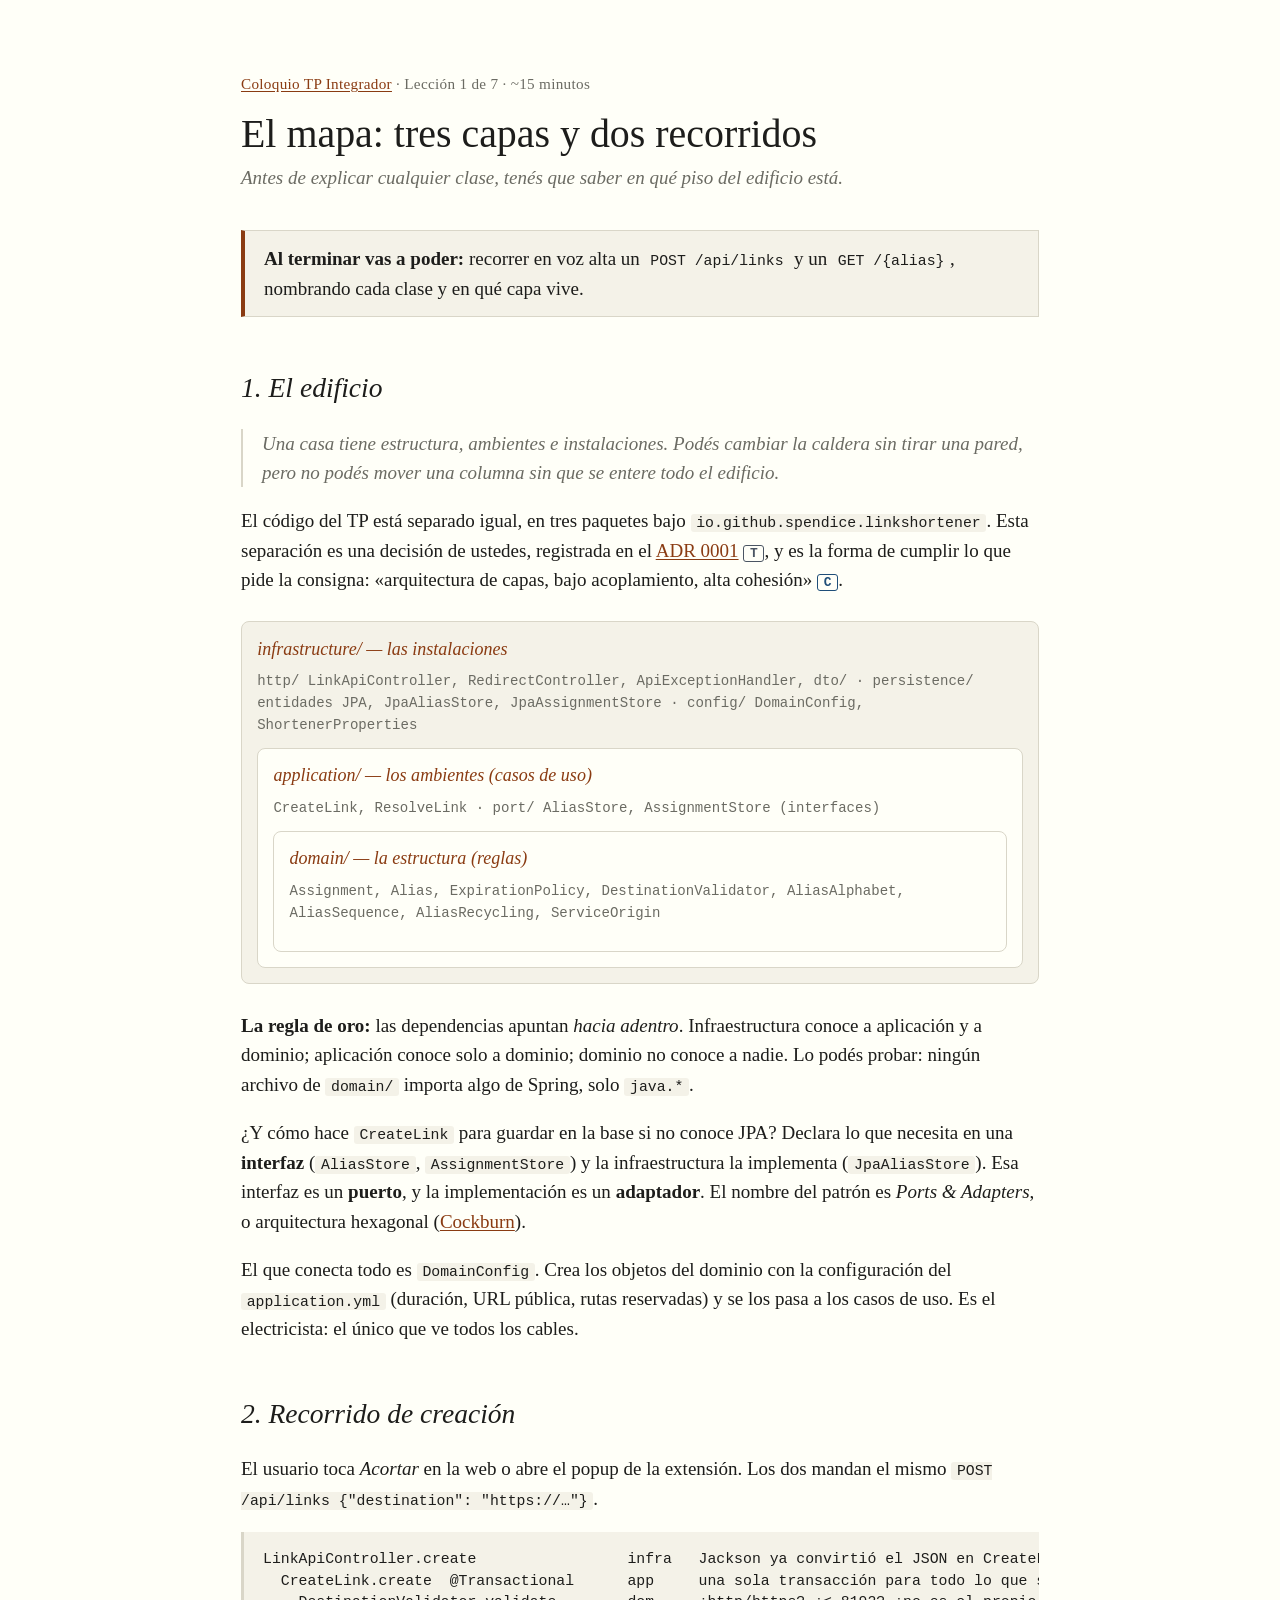
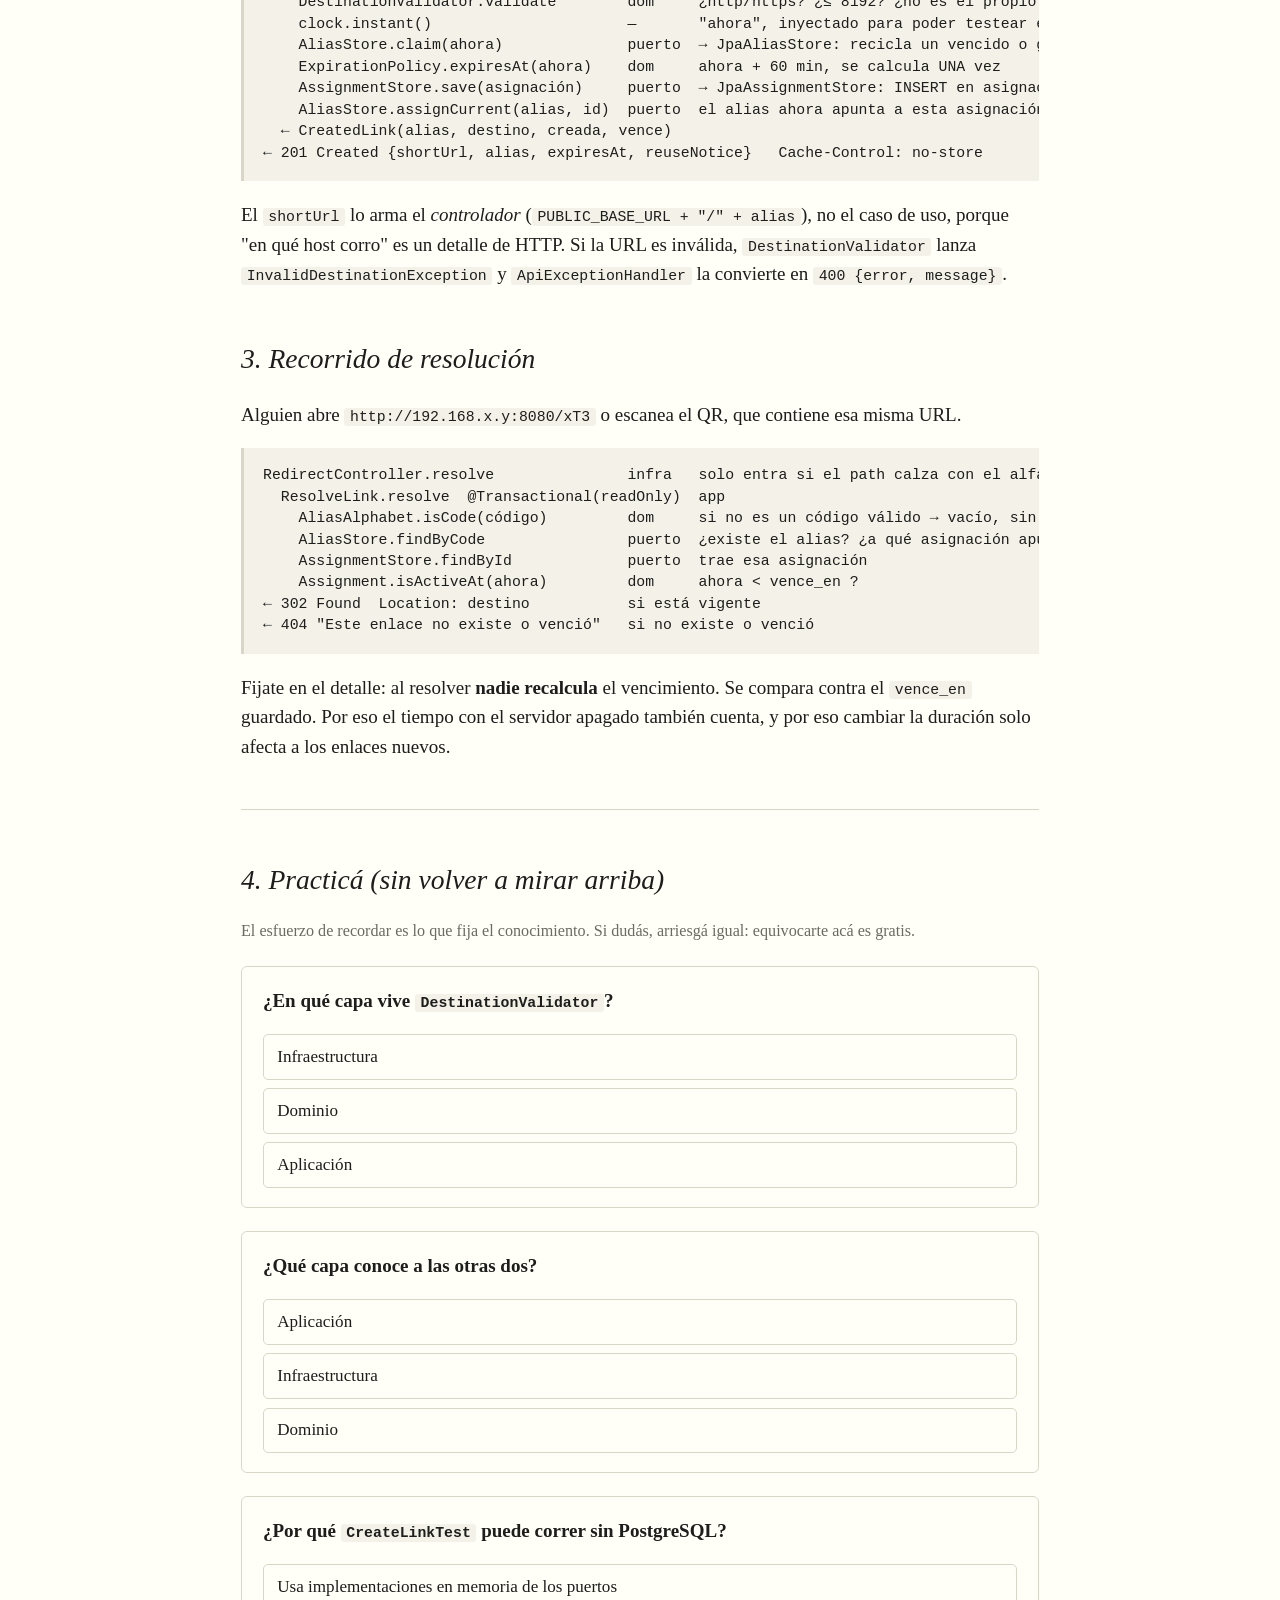
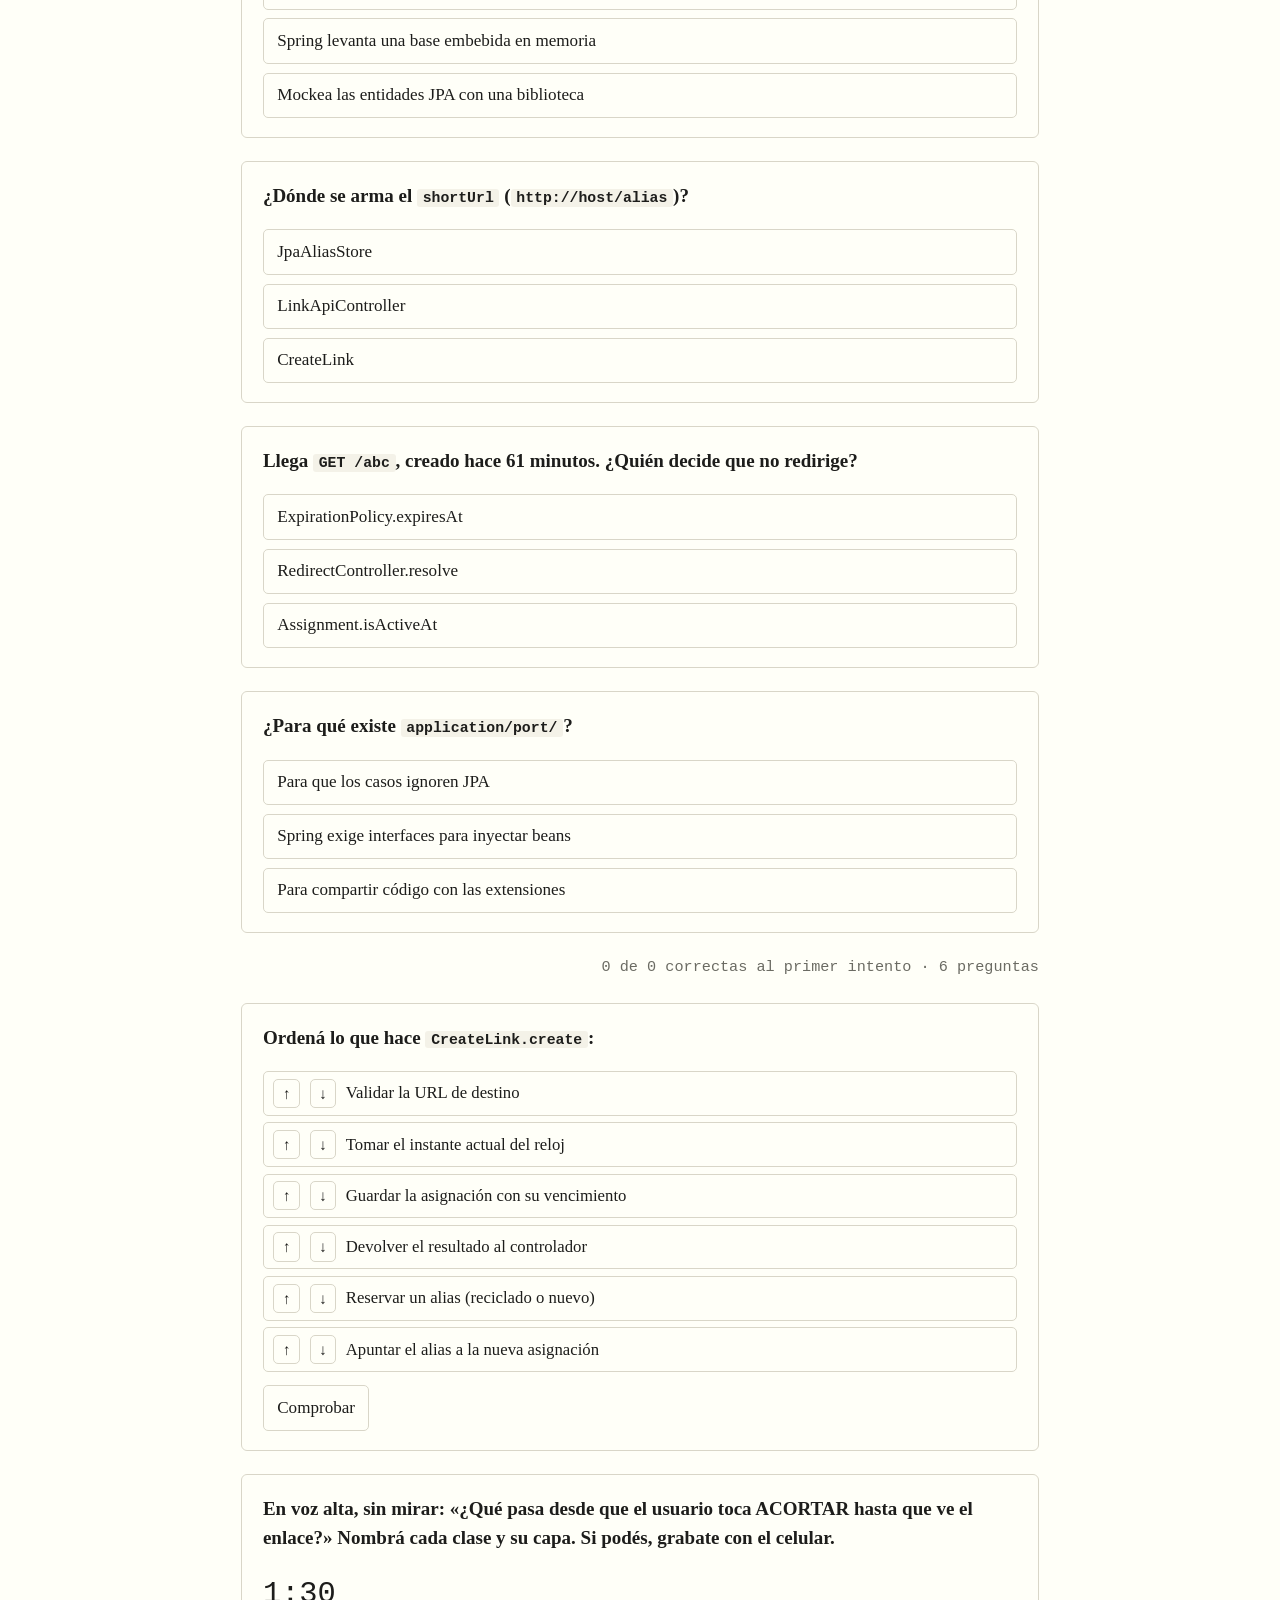
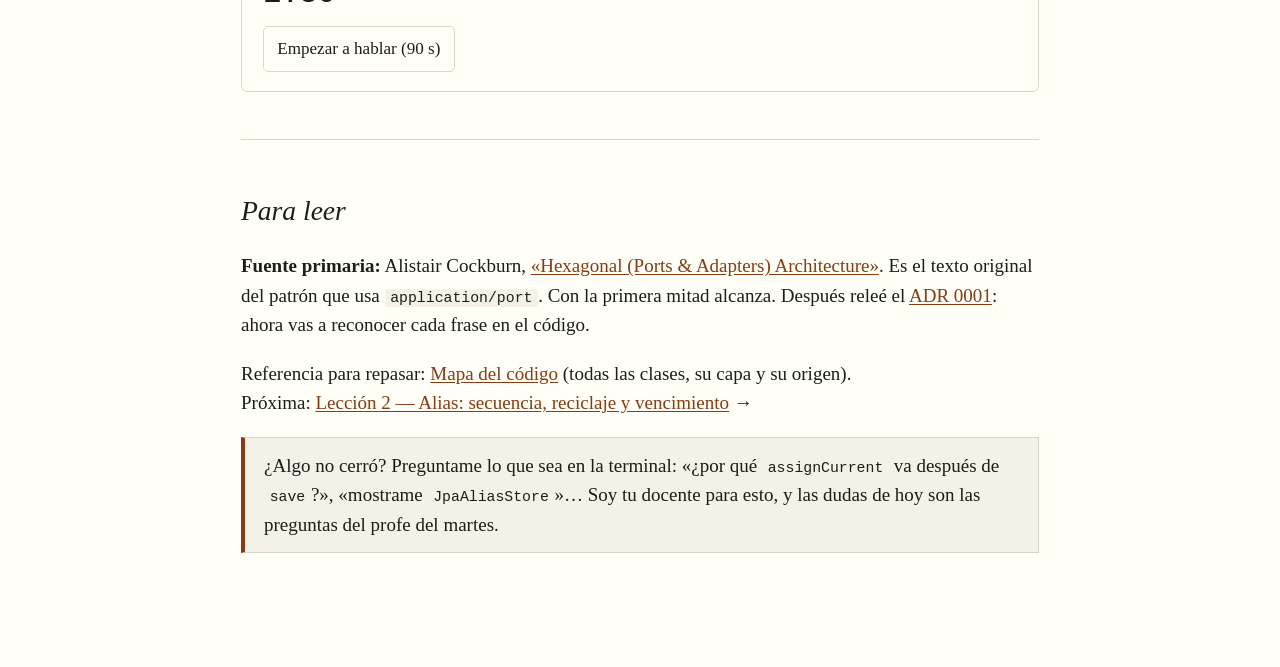
==== lessons/0001-el-mapa-capas-y-recorridos.html @ 9c4c705b "docs: lecciones de preparacion del coloquio del TP Integrador" ====
<!DOCTYPE html>
<html lang="es">
<head>
<meta charset="utf-8">
<meta name="viewport" content="width=device-width, initial-scale=1">
<title>Lección 1 · El mapa del acortador</title>
<link rel="stylesheet" href="../assets/curso.css">
</head>
<body>
<main>

<p class="meta"><a href="../index.html">Coloquio TP Integrador</a> · Lección 1 de 7 · ~15 minutos</p>
<h1>El mapa: tres capas y dos recorridos</h1>
<p class="subtitulo">Antes de explicar cualquier clase, tenés que saber en qué piso del edificio está.</p>

<div class="victoria">
  <strong>Al terminar vas a poder:</strong> recorrer en voz alta un <code>POST /api/links</code> y un
  <code>GET /{alias}</code>, nombrando cada clase y en qué capa vive.
</div>

<h2>1. El edificio</h2>

<p class="analogia">Una casa tiene estructura, ambientes e instalaciones. Podés cambiar la caldera
sin tirar una pared, pero no podés mover una columna sin que se entere todo el edificio.</p>

<p>El código del TP está separado igual, en tres paquetes bajo
<code>io.github.spendice.linkshortener</code>. Esta separación es una decisión de ustedes,
registrada en el <a href="https://github.com/SpendIce/PP6-TPIntegrador/blob/main/docs/adr/0001-monolito-modular.md">ADR 0001</a> <span class="tag t">T</span>,
y es la forma de cumplir lo que pide la consigna: «arquitectura de capas, bajo acoplamiento, alta
cohesión» <span class="tag c">C</span>.</p>

<div class="capas" role="img" aria-label="Tres capas anidadas: infraestructura contiene a aplicación, que contiene a dominio">
  <div class="capa infra">
    <span class="nombre">infrastructure/ — las instalaciones</span>
    <span class="clases">http/ LinkApiController, RedirectController, ApiExceptionHandler, dto/ · persistence/ entidades JPA, JpaAliasStore, JpaAssignmentStore · config/ DomainConfig, ShortenerProperties</span>
    <div class="capa">
      <span class="nombre">application/ — los ambientes (casos de uso)</span>
      <span class="clases">CreateLink, ResolveLink · port/ AliasStore, AssignmentStore (interfaces)</span>
      <div class="capa">
        <span class="nombre">domain/ — la estructura (reglas)</span>
        <span class="clases">Assignment, Alias, ExpirationPolicy, DestinationValidator, AliasAlphabet, AliasSequence, AliasRecycling, ServiceOrigin</span>
      </div>
    </div>
  </div>
</div>

<p><strong>La regla de oro:</strong> las dependencias apuntan <em>hacia adentro</em>. Infraestructura
conoce a aplicación y a dominio; aplicación conoce solo a dominio; dominio no conoce a nadie.
Lo podés probar: ningún archivo de <code>domain/</code> importa algo de Spring, solo <code>java.*</code>.</p>

<p>¿Y cómo hace <code>CreateLink</code> para guardar en la base si no conoce JPA? Declara lo que
necesita en una <strong>interfaz</strong> (<code>AliasStore</code>, <code>AssignmentStore</code>) y
la infraestructura la implementa (<code>JpaAliasStore</code>). Esa interfaz es un
<strong>puerto</strong>, y la implementación es un <strong>adaptador</strong>. El nombre del patrón
es <em>Ports &amp; Adapters</em>, o arquitectura hexagonal
(<a href="https://alistair.cockburn.us/hexagonal-architecture/">Cockburn</a>).</p>

<p>El que conecta todo es <code>DomainConfig</code>. Crea los objetos del dominio con la
configuración del <code>application.yml</code> (duración, URL pública, rutas reservadas) y se los
pasa a los casos de uso. Es el electricista: el único que ve todos los cables.</p>

<h2>2. Recorrido de creación</h2>

<p>El usuario toca <em>Acortar</em> en la web o abre el popup de la extensión. Los dos mandan el mismo
<code>POST /api/links {"destination": "https://…"}</code>.</p>

<pre><code>LinkApiController.create                 infra   Jackson ya convirtió el JSON en CreateLinkRequest
  CreateLink.create  @Transactional      app     una sola transacción para todo lo que sigue
    DestinationValidator.validate        dom     ¿http/https? ¿≤ 8192? ¿no es el propio acortador?
    clock.instant()                      —       "ahora", inyectado para poder testear el tiempo
    AliasStore.claim(ahora)              puerto  → JpaAliasStore: recicla un vencido o genera uno nuevo
    ExpirationPolicy.expiresAt(ahora)    dom     ahora + 60 min, se calcula UNA vez
    AssignmentStore.save(asignación)     puerto  → JpaAssignmentStore: INSERT en asignacion
    AliasStore.assignCurrent(alias, id)  puerto  el alias ahora apunta a esta asignación
  ← CreatedLink(alias, destino, creada, vence)
← 201 Created {shortUrl, alias, expiresAt, reuseNotice}   Cache-Control: no-store</code></pre>

<p>El <code>shortUrl</code> lo arma el <em>controlador</em> (<code>PUBLIC_BASE_URL + "/" + alias</code>), no
el caso de uso, porque "en qué host corro" es un detalle de HTTP. Si la URL es inválida,
<code>DestinationValidator</code> lanza <code>InvalidDestinationException</code> y
<code>ApiExceptionHandler</code> la convierte en <code>400 {error, message}</code>.</p>

<h2>3. Recorrido de resolución</h2>

<p>Alguien abre <code>http://192.168.x.y:8080/xT3</code> o escanea el QR, que contiene esa misma URL.</p>

<pre><code>RedirectController.resolve               infra   solo entra si el path calza con el alfabeto de alias
  ResolveLink.resolve  @Transactional(readOnly)  app
    AliasAlphabet.isCode(código)         dom     si no es un código válido → vacío, sin ir a la base
    AliasStore.findByCode                puerto  ¿existe el alias? ¿a qué asignación apunta?
    AssignmentStore.findById             puerto  trae esa asignación
    Assignment.isActiveAt(ahora)         dom     ahora &lt; vence_en ?
← 302 Found  Location: destino           si está vigente
← 404 "Este enlace no existe o venció"   si no existe o venció</code></pre>

<p>Fijate en el detalle: al resolver <strong>nadie recalcula</strong> el vencimiento. Se compara contra
el <code>vence_en</code> guardado. Por eso el tiempo con el servidor apagado también cuenta, y por eso
cambiar la duración solo afecta a los enlaces nuevos.</p>

<hr>

<h2>4. Practicá (sin volver a mirar arriba)</h2>

<p class="nota">El esfuerzo de recordar es lo que fija el conocimiento. Si dudás, arriesgá igual:
equivocarte acá es gratis.</p>

<section class="ejercicio quiz" data-correcta="a">
  <p class="pregunta">¿En qué capa vive <code>DestinationValidator</code>?</p>
  <div class="opciones">
    <button data-op="a">Dominio</button>
    <button data-op="b">Aplicación</button>
    <button data-op="c">Infraestructura</button>
  </div>
  <p class="devolucion" data-op="a" hidden>✔ Es una regla del negocio pura: importa solo <code>java.net</code> y <code>java.util</code>, no sabe que existe HTTP.</p>
  <p class="devolucion" data-op="b" hidden>✘ Aplicación la <em>usa</em> (<code>CreateLink</code> la llama), pero la regla vive en <code>domain/</code>.</p>
  <p class="devolucion" data-op="c" hidden>✘ Infraestructura solo la <em>construye</em> en <code>DomainConfig</code>, con los orígenes configurados.</p>
</section>

<section class="ejercicio quiz" data-correcta="c">
  <p class="pregunta">¿Qué capa conoce a las otras dos?</p>
  <div class="opciones">
    <button data-op="a">Dominio</button>
    <button data-op="b">Aplicación</button>
    <button data-op="c">Infraestructura</button>
  </div>
  <p class="devolucion" data-op="a" hidden>✘ El dominio es el núcleo: no importa nada fuera de <code>domain/</code>.</p>
  <p class="devolucion" data-op="b" hidden>✘ Conoce al dominio y a sus propios puertos, pero no a quién los implementa.</p>
  <p class="devolucion" data-op="c" hidden>✔ <code>DomainConfig</code> importa casos de uso, puertos y dominio para cablearlos. Las dependencias apuntan hacia adentro.</p>
</section>

<section class="ejercicio quiz" data-correcta="a">
  <p class="pregunta">¿Por qué <code>CreateLinkTest</code> puede correr sin PostgreSQL?</p>
  <div class="opciones">
    <button data-op="a">Usa implementaciones en memoria de los puertos</button>
    <button data-op="b">Spring levanta una base embebida en memoria</button>
    <button data-op="c">Mockea las entidades JPA con una biblioteca</button>
  </div>
  <p class="devolucion" data-op="a" hidden>✔ <code>InMemoryStores</code> implementa <code>AliasStore</code> y <code>AssignmentStore</code>. Como <code>CreateLink</code> depende de interfaces, le pasás otra implementación. Este es EL argumento de testeabilidad.</p>
  <p class="devolucion" data-op="b" hidden>✘ No hay base embebida: el ADR 0004 eligió PostgreSQL también para los tests. Los tests HTTP usan Postgres real con Testcontainers.</p>
  <p class="devolucion" data-op="c" hidden>✘ <code>CreateLink</code> ni siquiera conoce las entidades JPA; esas viven en <code>infrastructure/persistence</code>.</p>
</section>

<section class="ejercicio quiz" data-correcta="a">
  <p class="pregunta">¿Dónde se arma el <code>shortUrl</code> (<code>http://host/alias</code>)?</p>
  <div class="opciones">
    <button data-op="a">LinkApiController</button>
    <button data-op="b">CreateLink</button>
    <button data-op="c">JpaAliasStore</button>
  </div>
  <p class="devolucion" data-op="a" hidden>✔ Concatena <code>PUBLIC_BASE_URL</code> + <code>/</code> + alias. La URL pública es un detalle del adaptador HTTP.</p>
  <p class="devolucion" data-op="b" hidden>✘ <code>CreateLink</code> devuelve <code>CreatedLink</code> con el alias, sin URL: no sabe en qué host corre.</p>
  <p class="devolucion" data-op="c" hidden>✘ <code>JpaAliasStore</code> solo reserva el código en la base.</p>
</section>

<section class="ejercicio quiz" data-correcta="a">
  <p class="pregunta">Llega <code>GET /abc</code>, creado hace 61 minutos. ¿Quién decide que no redirige?</p>
  <div class="opciones">
    <button data-op="a">Assignment.isActiveAt</button>
    <button data-op="b">ExpirationPolicy.expiresAt</button>
    <button data-op="c">RedirectController.resolve</button>
  </div>
  <p class="devolucion" data-op="a" hidden>✔ Compara el instante actual con el <code>vence_en</code> guardado.</p>
  <p class="devolucion" data-op="b" hidden>✘ La política se aplica una sola vez, al <em>crear</em>. Al resolver se lee el vencimiento guardado; por eso cambiar la duración no toca los enlaces ya creados.</p>
  <p class="devolucion" data-op="c" hidden>✘ El controlador solo traduce el <code>Optional</code> vacío en un 404. La decisión ya la tomó el dominio.</p>
</section>

<section class="ejercicio quiz" data-correcta="a">
  <p class="pregunta">¿Para qué existe <code>application/port/</code>?</p>
  <div class="opciones">
    <button data-op="a">Para que los casos ignoren JPA</button>
    <button data-op="b">Spring exige interfaces para inyectar beans</button>
    <button data-op="c">Para compartir código con las extensiones</button>
  </div>
  <p class="devolucion" data-op="a" hidden>✔ Es el «puerto» de Cockburn: <code>CreateLink</code> declara qué necesita y <code>JpaAliasStore</code> lo provee. Cambiar de base toca un adaptador, no el caso de uso.</p>
  <p class="devolucion" data-op="b" hidden>✘ Spring inyecta clases concretas sin problema. El ADR 0001 dice: interfaces «en puntos de variabilidad reales», no por obligación.</p>
  <p class="devolucion" data-op="c" hidden>✘ Las extensiones son JavaScript y hablan con la API por HTTP; nunca tocan Java.</p>
</section>

<p class="marcador" data-quiz-marcador></p>

<section class="ejercicio ordenar">
  <p class="pregunta">Ordená lo que hace <code>CreateLink.create</code>:</p>
  <ul class="ordenar-lista">
    <li data-paso="1">Validar la URL de destino</li>
    <li data-paso="2">Tomar el instante actual del reloj</li>
    <li data-paso="3">Reservar un alias (reciclado o nuevo)</li>
    <li data-paso="4">Guardar la asignación con su vencimiento</li>
    <li data-paso="5">Apuntar el alias a la nueva asignación</li>
    <li data-paso="6">Devolver el resultado al controlador</li>
  </ul>
  <button data-comprobar>Comprobar</button>
  <p class="devolucion" data-si-ok hidden>✔ Exacto. Todo corre en <strong>una</strong> transacción: si falla el paso 4, la reserva del 3 se deshace.
  Pregunta probable: <em>¿por qué validar primero?</em> Para no tomar el lock del generador de alias ni tocar la base con una entrada que igual se va a rechazar.</p>
</section>

<section class="ejercicio oral" data-segundos="90">
  <p class="pregunta">En voz alta, sin mirar: «¿Qué pasa desde que el usuario toca ACORTAR hasta que ve el enlace?»
  Nombrá cada clase y su capa. Si podés, grabate con el celular.</p>
  <details class="modelo">
    <summary>Respuesta modelo (comparala con la tuya)</summary>
    <p>«La web hace un POST a <code>/api/links</code> con el destino. <code>LinkApiController</code>, en
    infraestructura, recibe el DTO y llama al caso de uso <code>CreateLink</code>, en aplicación. Dentro
    de una transacción, <code>CreateLink</code> valida la URL con <code>DestinationValidator</code>, que es dominio,
    reserva un alias a través del puerto <code>AliasStore</code>, calcula el vencimiento con
    <code>ExpirationPolicy</code> y guarda la asignación por el puerto <code>AssignmentStore</code>. Los
    puertos los implementan los adaptadores JPA. El controlador arma el <code>shortUrl</code> con la URL
    pública configurada y responde 201 con el enlace, el vencimiento y el aviso de reutilización. El
    QR lo genera el navegador a partir de ese <code>shortUrl</code>.»</p>
    <p class="nota">Chequeá: ¿dijiste las tres capas? ¿Mencionaste la transacción? ¿Dijiste que el QR
    codifica el enlace corto y no el destino?</p>
  </details>
</section>

<hr>

<h2>Para leer</h2>
<p><strong>Fuente primaria:</strong> Alistair Cockburn,
<a href="https://alistair.cockburn.us/hexagonal-architecture/">«Hexagonal (Ports &amp; Adapters) Architecture»</a>.
Es el texto original del patrón que usa <code>application/port</code>. Con la primera mitad alcanza.
Después releé el <a href="https://github.com/SpendIce/PP6-TPIntegrador/blob/main/docs/adr/0001-monolito-modular.md">ADR 0001</a>: ahora
vas a reconocer cada frase en el código.</p>

<p>Referencia para repasar: <a href="../reference/mapa-del-codigo.html">Mapa del código</a> (todas las
clases, su capa y su origen).<br>
Próxima: <a href="0002-alias-secuencia-reciclaje-vencimiento.html">Lección 2 — Alias: secuencia, reciclaje y vencimiento</a> →</p>

<p class="victoria">¿Algo no cerró? Preguntame lo que sea en la terminal: «¿por qué
<code>assignCurrent</code> va después de <code>save</code>?», «mostrame <code>JpaAliasStore</code>»… Soy tu
docente para esto, y las dudas de hoy son las preguntas del profe del martes.</p>

</main>
<script src="../assets/quiz.js"></script>
<script src="../assets/ordenar.js"></script>
<script src="../assets/oral.js"></script>
</body>
</html>
---- assets/curso.css ----
/* Hoja compartida del curso: todas las lecciones y referencias la enlazan. */
:root {
  --bg: #fffff8;
  --fg: #1d1d1b;
  --muted: #6b6b63;
  --rule: #d9d6c8;
  --panel: #f4f2e8;
  --accent: #8a3b12;
  --ok: #2f6b2f;
  --ok-bg: #e5f1e0;
  --bad: #9b2226;
  --bad-bg: #f7e1df;
  --tag-c: #1f4e79;
  --tag-q: #7a5c00;
  --tag-t: #4b5563;
  --serif: "Iowan Old Style", "Palatino Linotype", Palatino, "Book Antiqua", Georgia, serif;
  --mono: "JetBrains Mono", "Fira Code", ui-monospace, Menlo, Consolas, monospace;
}
@media (prefers-color-scheme: dark) {
  :root:not([data-theme="light"]) {
    --bg: #161614;
    --fg: #e8e6dc;
    --muted: #a19f93;
    --rule: #3a3933;
    --panel: #22211d;
    --accent: #e0915c;
    --ok: #9fd39a;
    --ok-bg: #1f3320;
    --bad: #f0a3a3;
    --bad-bg: #3a1f1f;
    --tag-c: #8ab8e6;
    --tag-q: #e3c46a;
    --tag-t: #b8bec8;
  }
}

* { box-sizing: border-box; }
html { font-size: 19px; }
body {
  margin: 0;
  padding: 3rem 16px 5rem;
  background: var(--bg);
  color: var(--fg);
  font-family: var(--serif);
  line-height: 1.55;
}
main { max-width: 42rem; margin: 0 auto; }
main.ancho { max-width: 60rem; }

h1 { font-weight: 400; font-size: 2.1rem; line-height: 1.15; margin: 0 0 .3rem; }
h2 { font-weight: 400; font-style: italic; font-size: 1.45rem; margin: 2.6rem 0 .6rem; }
h3 { font-weight: 600; font-size: 1.05rem; margin: 1.6rem 0 .4rem; }
p, li { hyphens: auto; }
.subtitulo { color: var(--muted); font-style: italic; margin: 0 0 2rem; }
.meta { font-size: .8rem; color: var(--muted); letter-spacing: .02em; }
a { color: var(--accent); text-underline-offset: 2px; }
hr { border: 0; border-top: 1px solid var(--rule); margin: 2.5rem 0; }

code, pre, kbd { font-family: var(--mono); font-size: .78rem; }
code { background: var(--panel); padding: .05rem .3rem; border-radius: 3px; overflow-wrap: anywhere; }
pre {
  background: var(--panel);
  padding: .9rem 1rem;
  border-left: 3px solid var(--rule);
  overflow-x: auto;
  line-height: 1.45;
}
pre code { background: none; padding: 0; overflow-wrap: normal; }

.victoria {
  border: 1px solid var(--rule);
  border-left: 4px solid var(--accent);
  padding: .7rem 1rem;
  background: var(--panel);
}
.analogia { font-style: italic; color: var(--muted); border-left: 2px solid var(--rule); padding-left: 1rem; }
.nota { font-size: .85rem; color: var(--muted); }

/* Etiquetas de origen: consigna, respuesta Q, decisión técnica. */
.tag { font-family: var(--mono); font-size: .68rem; font-weight: 700; padding: 0 .3rem; border-radius: 3px; border: 1px solid currentColor; white-space: nowrap; }
.tag.c { color: var(--tag-c); }
.tag.q { color: var(--tag-q); }
.tag.t { color: var(--tag-t); }

/* Diagrama de capas anidadas. */
.capas { margin: 1.4rem 0; font-family: var(--mono); font-size: .74rem; }
.capa { border: 1.5px solid var(--rule); border-radius: 8px; padding: .7rem .8rem .8rem; background: var(--bg); }
.capa > .nombre { font-family: var(--serif); font-size: .95rem; font-style: italic; color: var(--accent); display: block; margin-bottom: .4rem; }
.capa > .clases { color: var(--muted); display: block; margin-bottom: .6rem; }
.capa.infra { background: var(--panel); }

/* Tablas. */
table { border-collapse: collapse; width: 100%; font-size: .85rem; margin: 1rem 0; }
th, td { text-align: left; vertical-align: top; padding: .4rem .5rem; border-bottom: 1px solid var(--rule); }
th { font-weight: 600; border-bottom: 2px solid var(--fg); }
.tabla-scroll { overflow-x: auto; }

/* Ejercicios (quiz.js, ordenar.js, oral.js). */
.ejercicio { border: 1px solid var(--rule); border-radius: 6px; padding: 1rem 1.1rem; margin: 1.2rem 0; }
.ejercicio .pregunta { margin-top: 0; font-weight: 600; }
.opciones { display: grid; gap: .45rem; }
button, .boton {
  font: inherit; font-size: .9rem; color: var(--fg); background: var(--bg);
  border: 1px solid var(--rule); border-radius: 5px; padding: .45rem .7rem;
  text-align: left; cursor: pointer;
}
button:hover:not(:disabled) { border-color: var(--accent); }
button:disabled { cursor: default; }
button.correcta { background: var(--ok-bg); border-color: var(--ok); color: var(--ok); }
button.incorrecta { background: var(--bad-bg); border-color: var(--bad); color: var(--bad); }
.devolucion { margin: .7rem 0 0; font-size: .88rem; }
.devolucion[hidden] { display: none; }
.marcador { font-family: var(--mono); font-size: .8rem; color: var(--muted); text-align: right; }

.ordenar-lista { list-style: none; padding: 0; margin: 0 0 .7rem; display: grid; gap: .35rem; }
.ordenar-lista li { display: flex; gap: .5rem; align-items: center; border: 1px solid var(--rule); border-radius: 5px; padding: .35rem .5rem; background: var(--bg); font-size: .88rem; }
.ordenar-lista li.ok { border-color: var(--ok); background: var(--ok-bg); }
.ordenar-lista li.mal { border-color: var(--bad); background: var(--bad-bg); }
.ordenar-lista .mover { padding: .1rem .45rem; font-size: .8rem; }
.ordenar-lista .texto { flex: 1; }

.oral .reloj { font-family: var(--mono); font-size: 1.6rem; margin: .4rem 0; }
details { margin: .8rem 0; }
summary { cursor: pointer; color: var(--accent); }

@media (max-width: 600px) {
  html { font-size: 17px; }
  body { padding-top: 1.5rem; }
  h1 { font-size: 1.7rem; }
}
@media print {
  body { background: #fff; color: #000; padding: 0; }
  .ejercicio button, .no-imprimir { display: none; }
  a { color: #000; }
  pre { border-left-color: #999; }
}
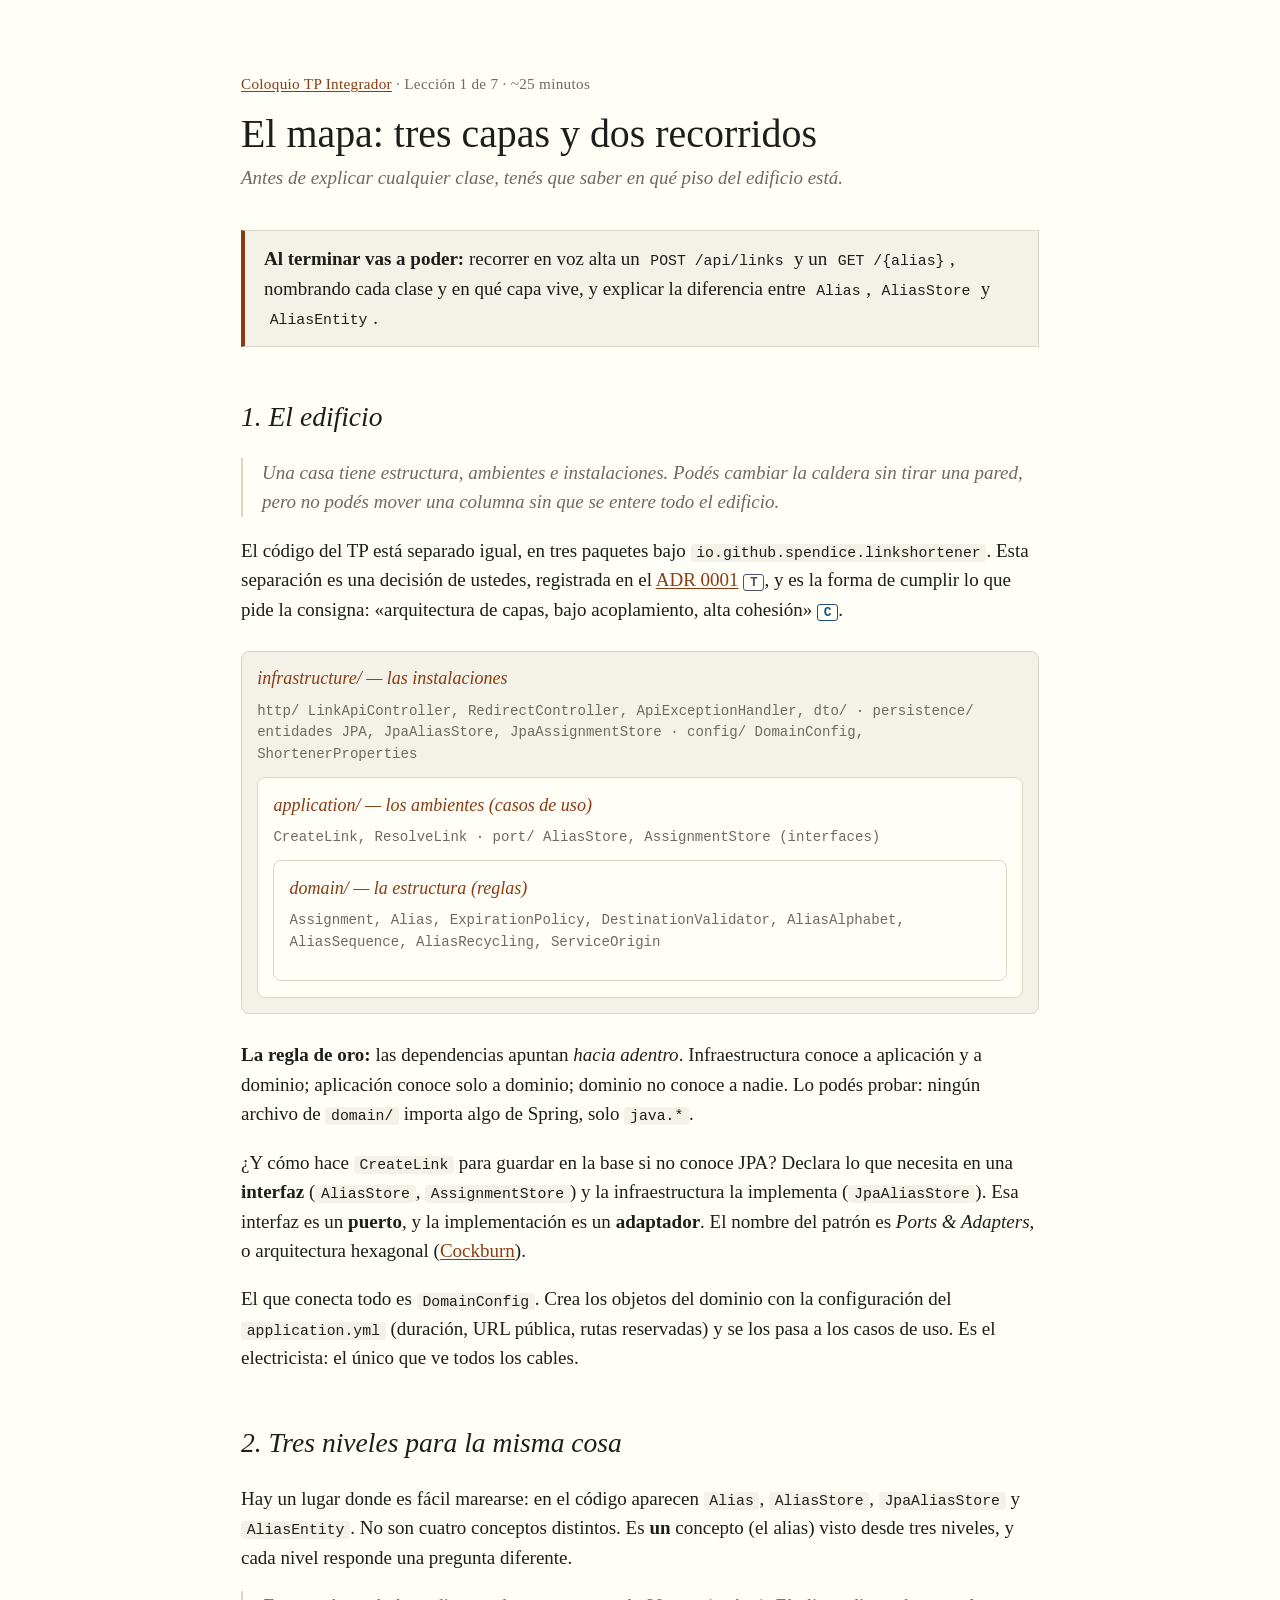
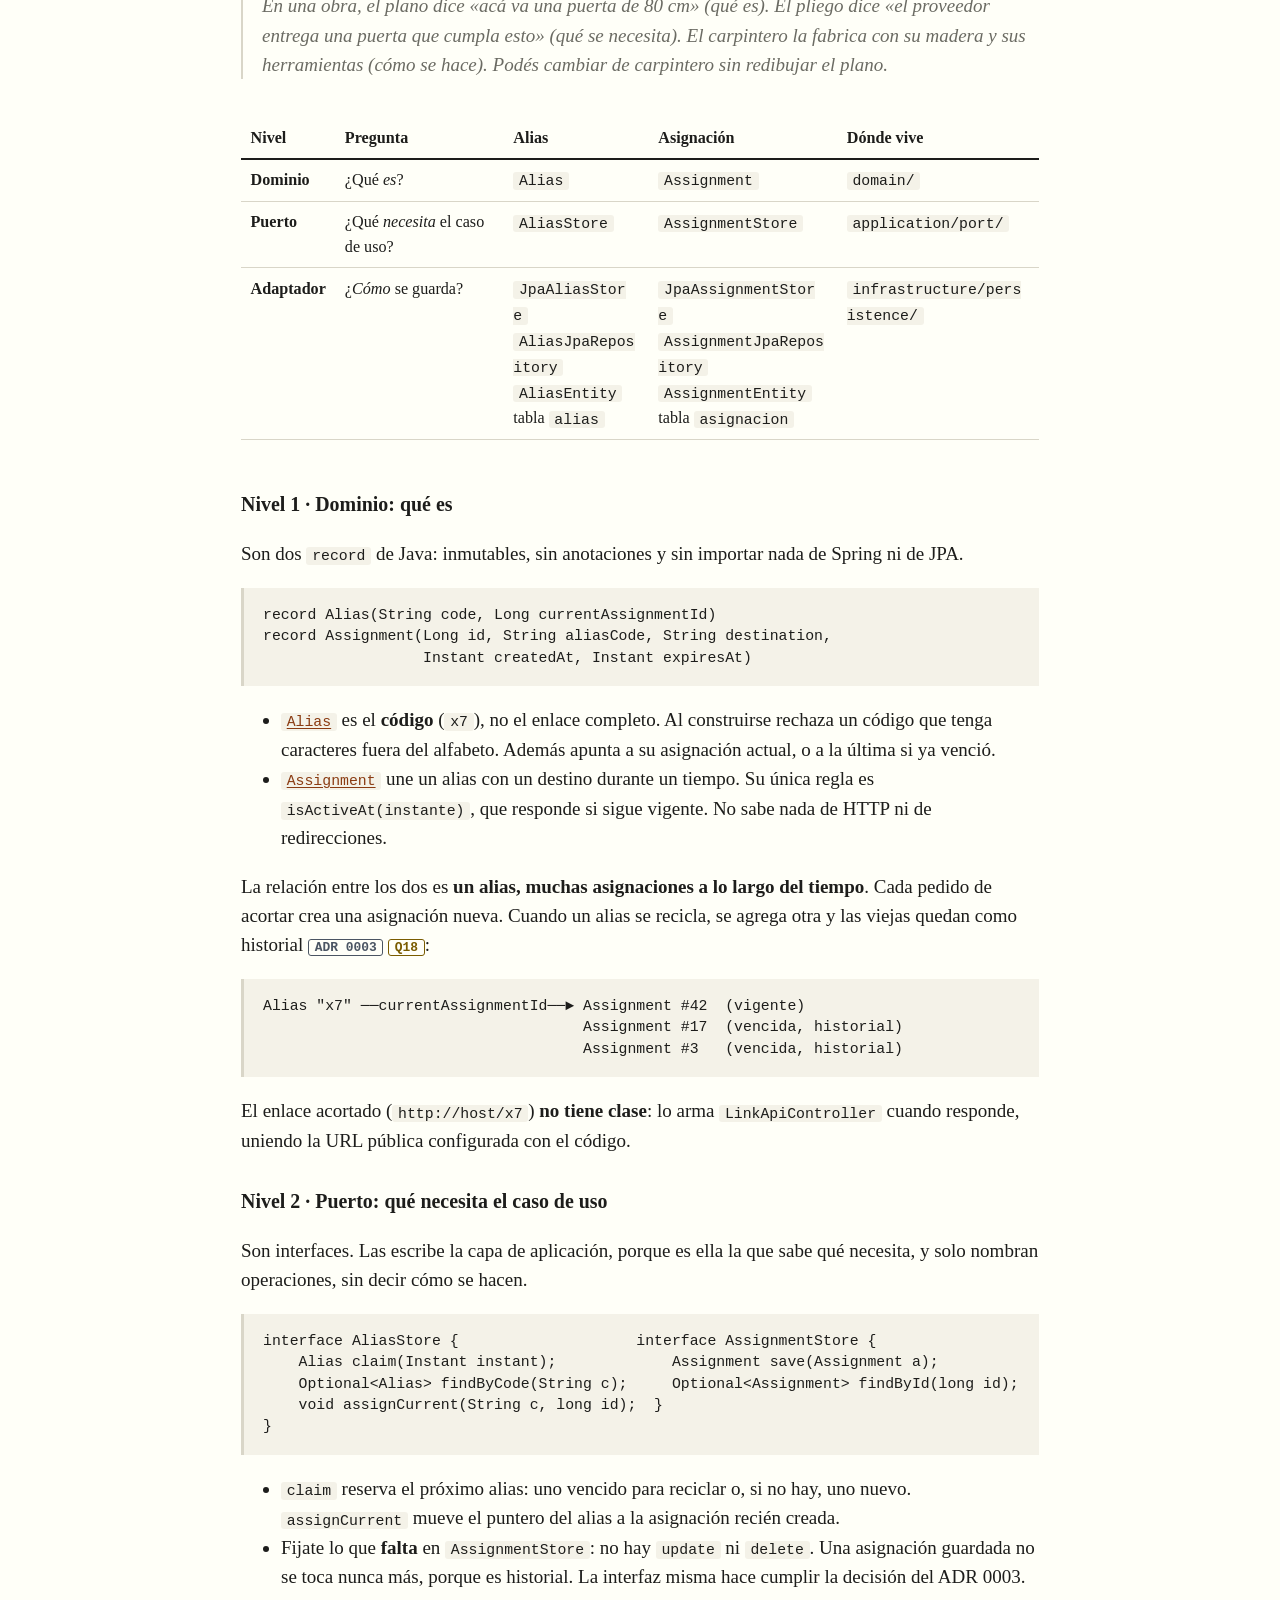
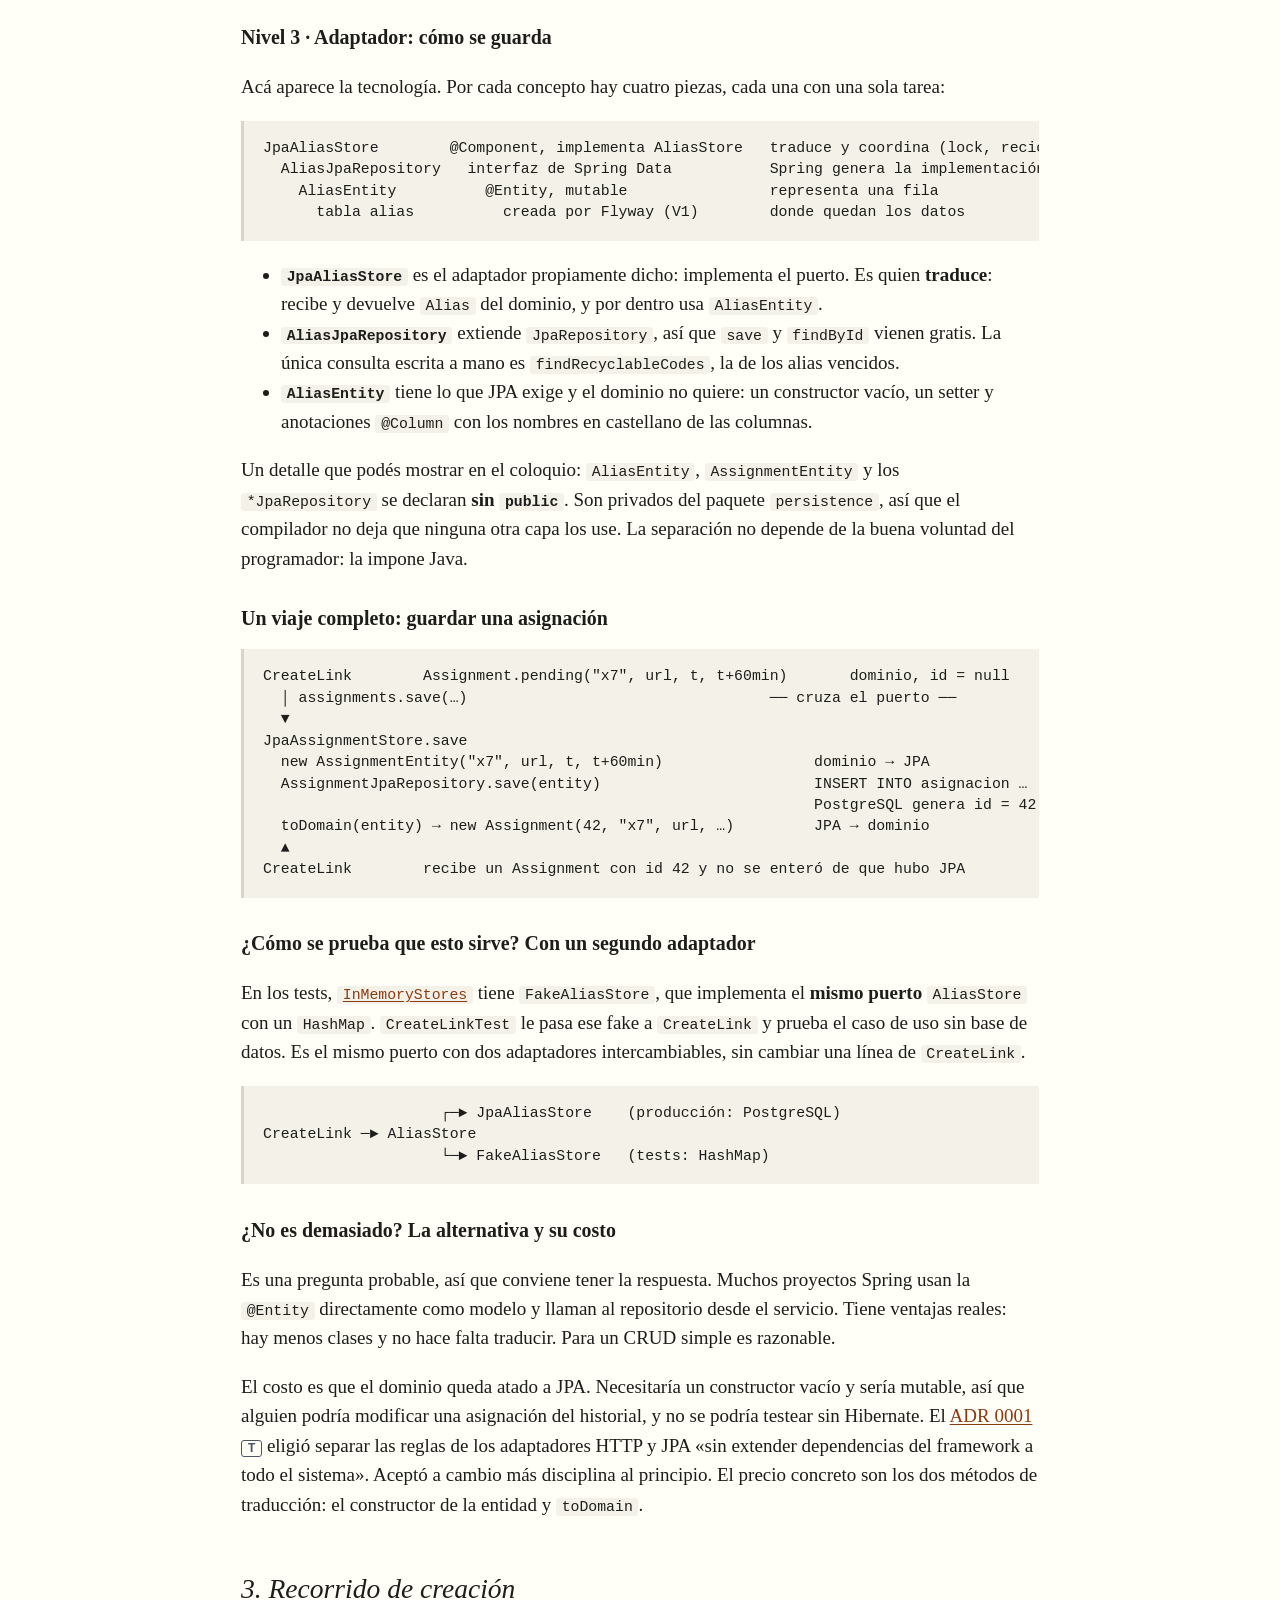
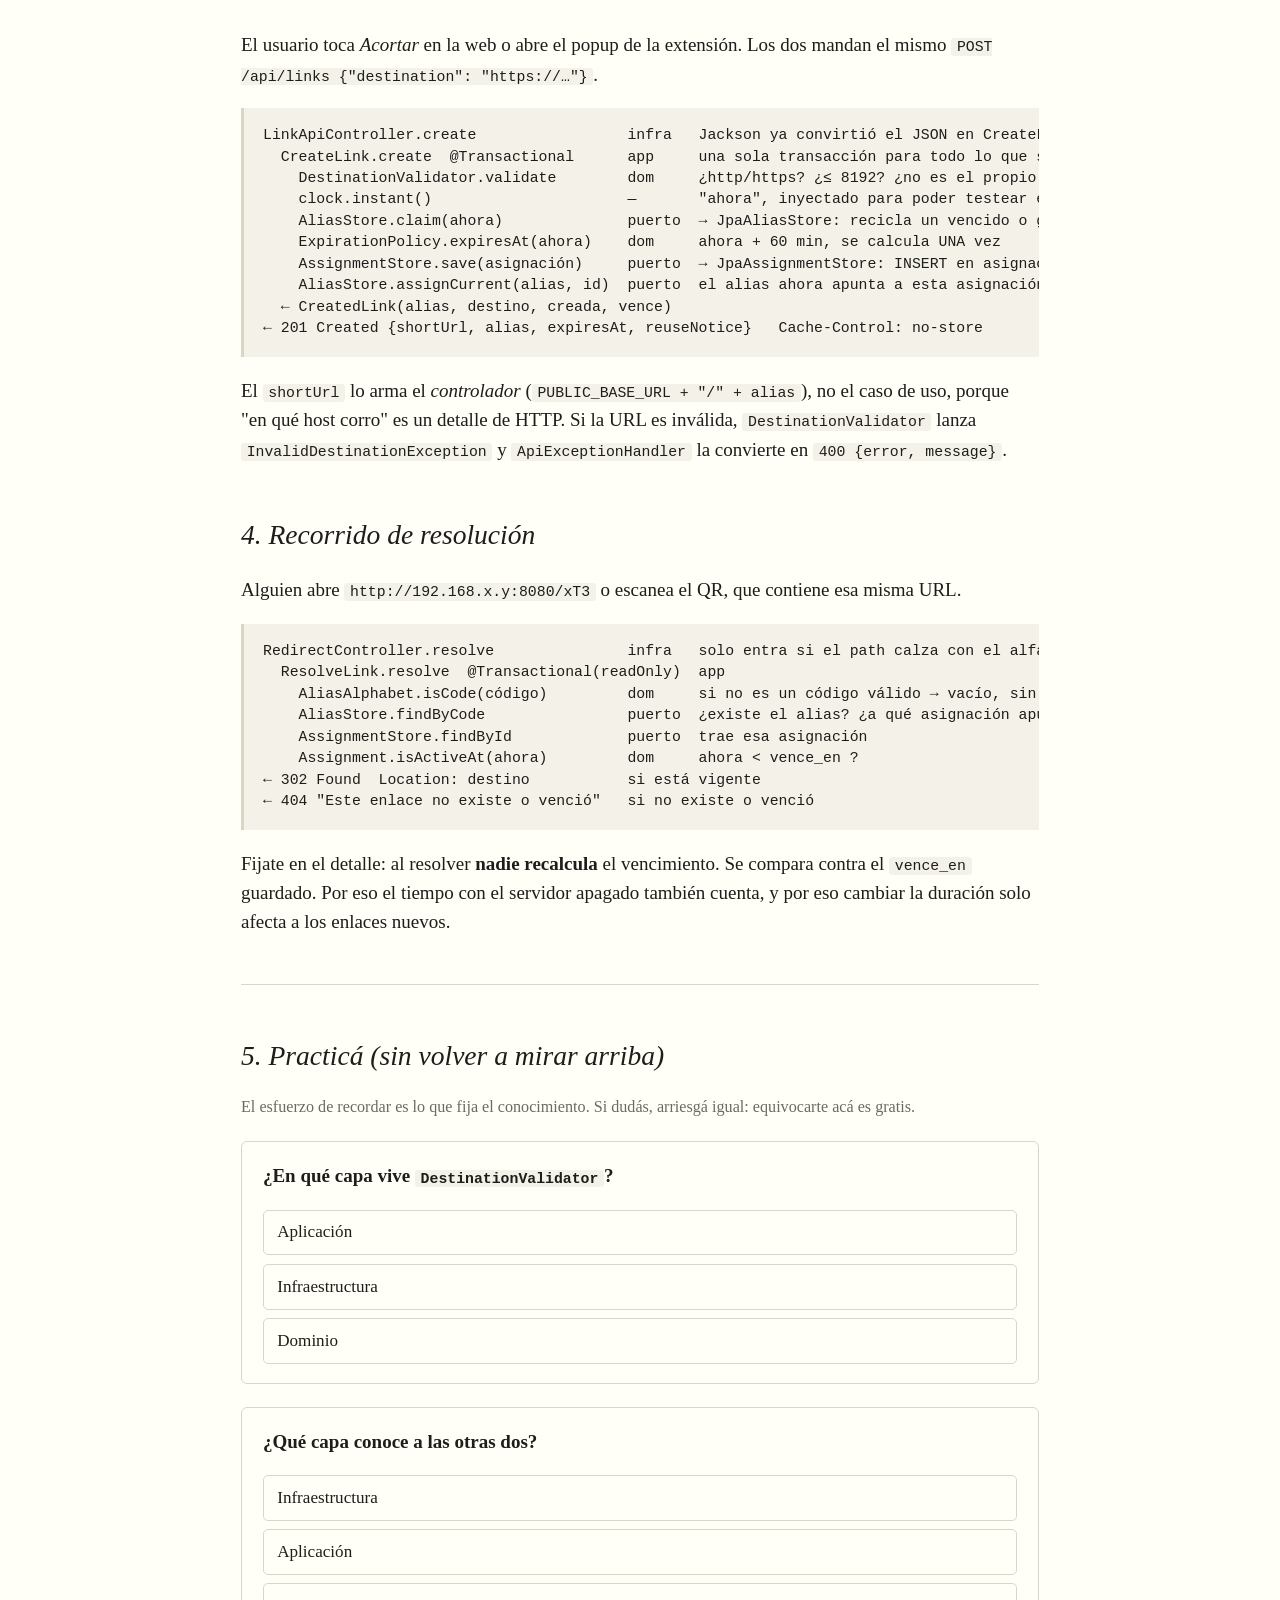
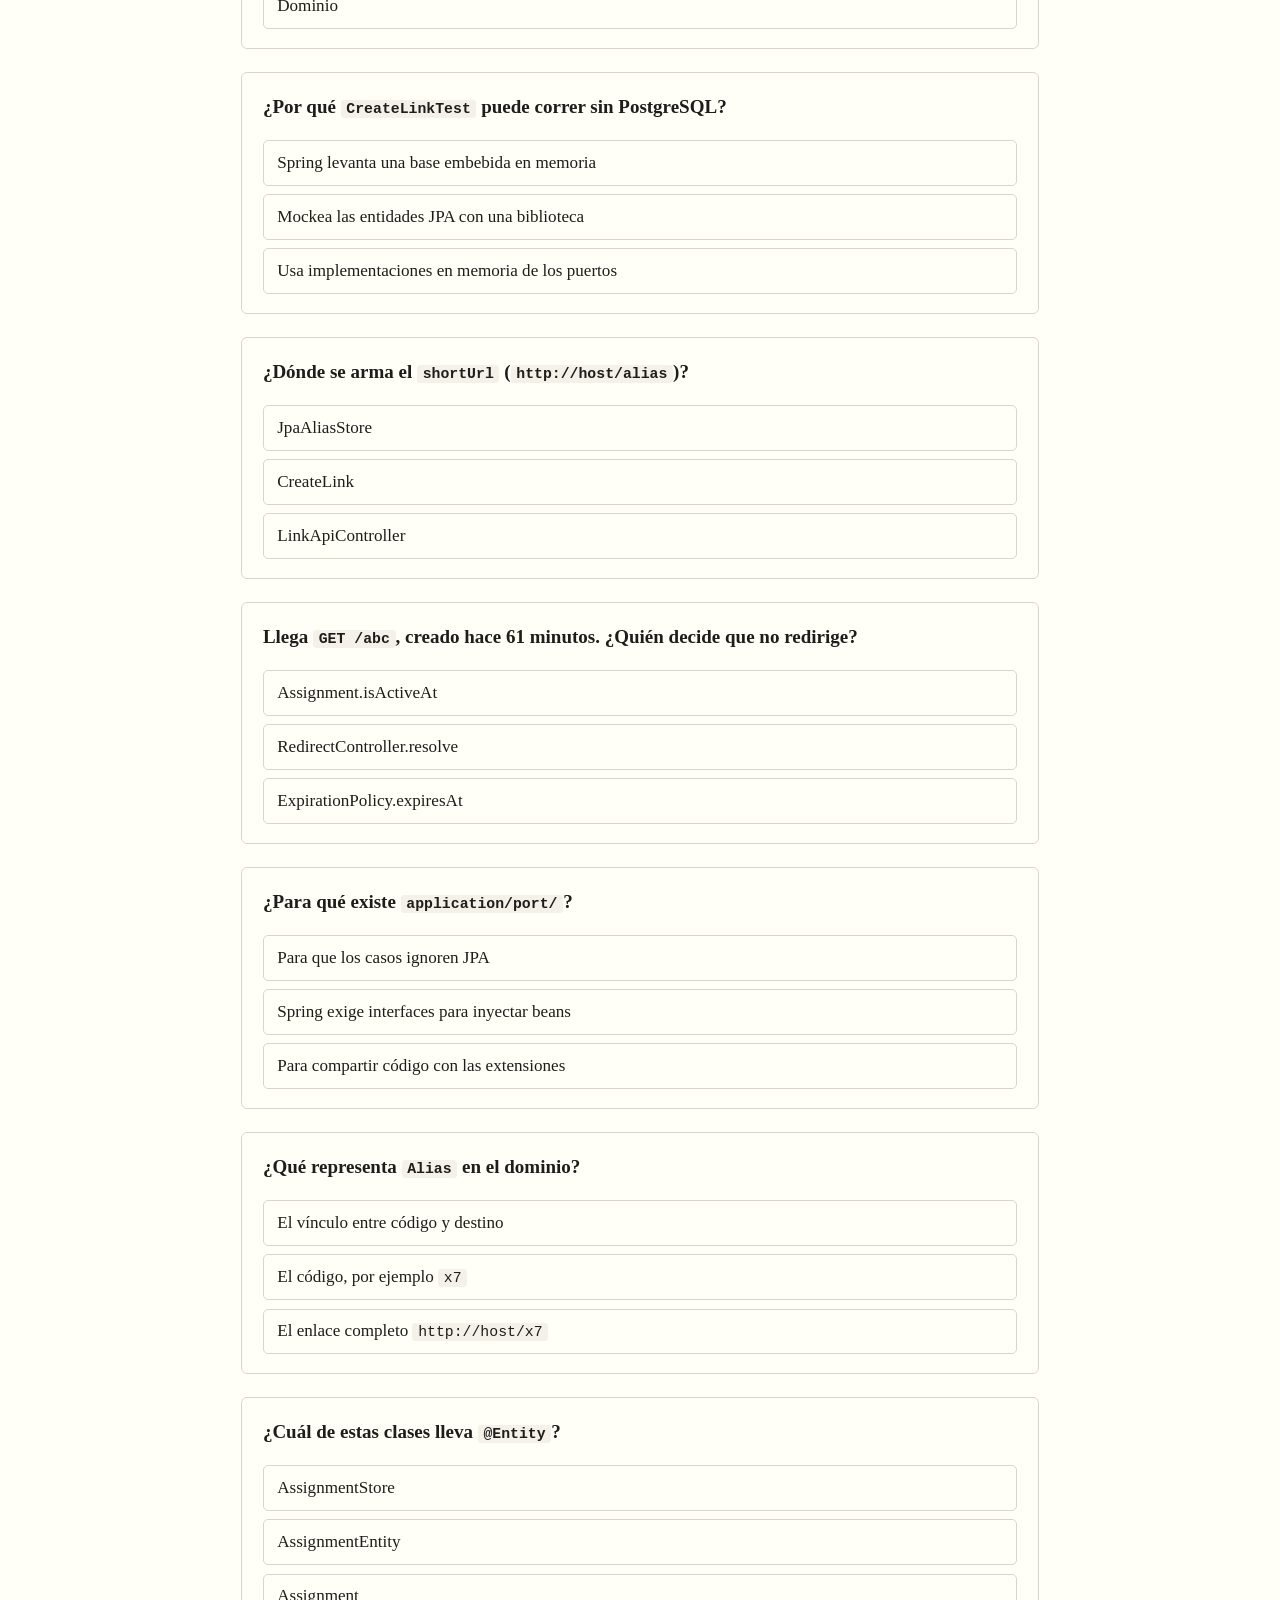
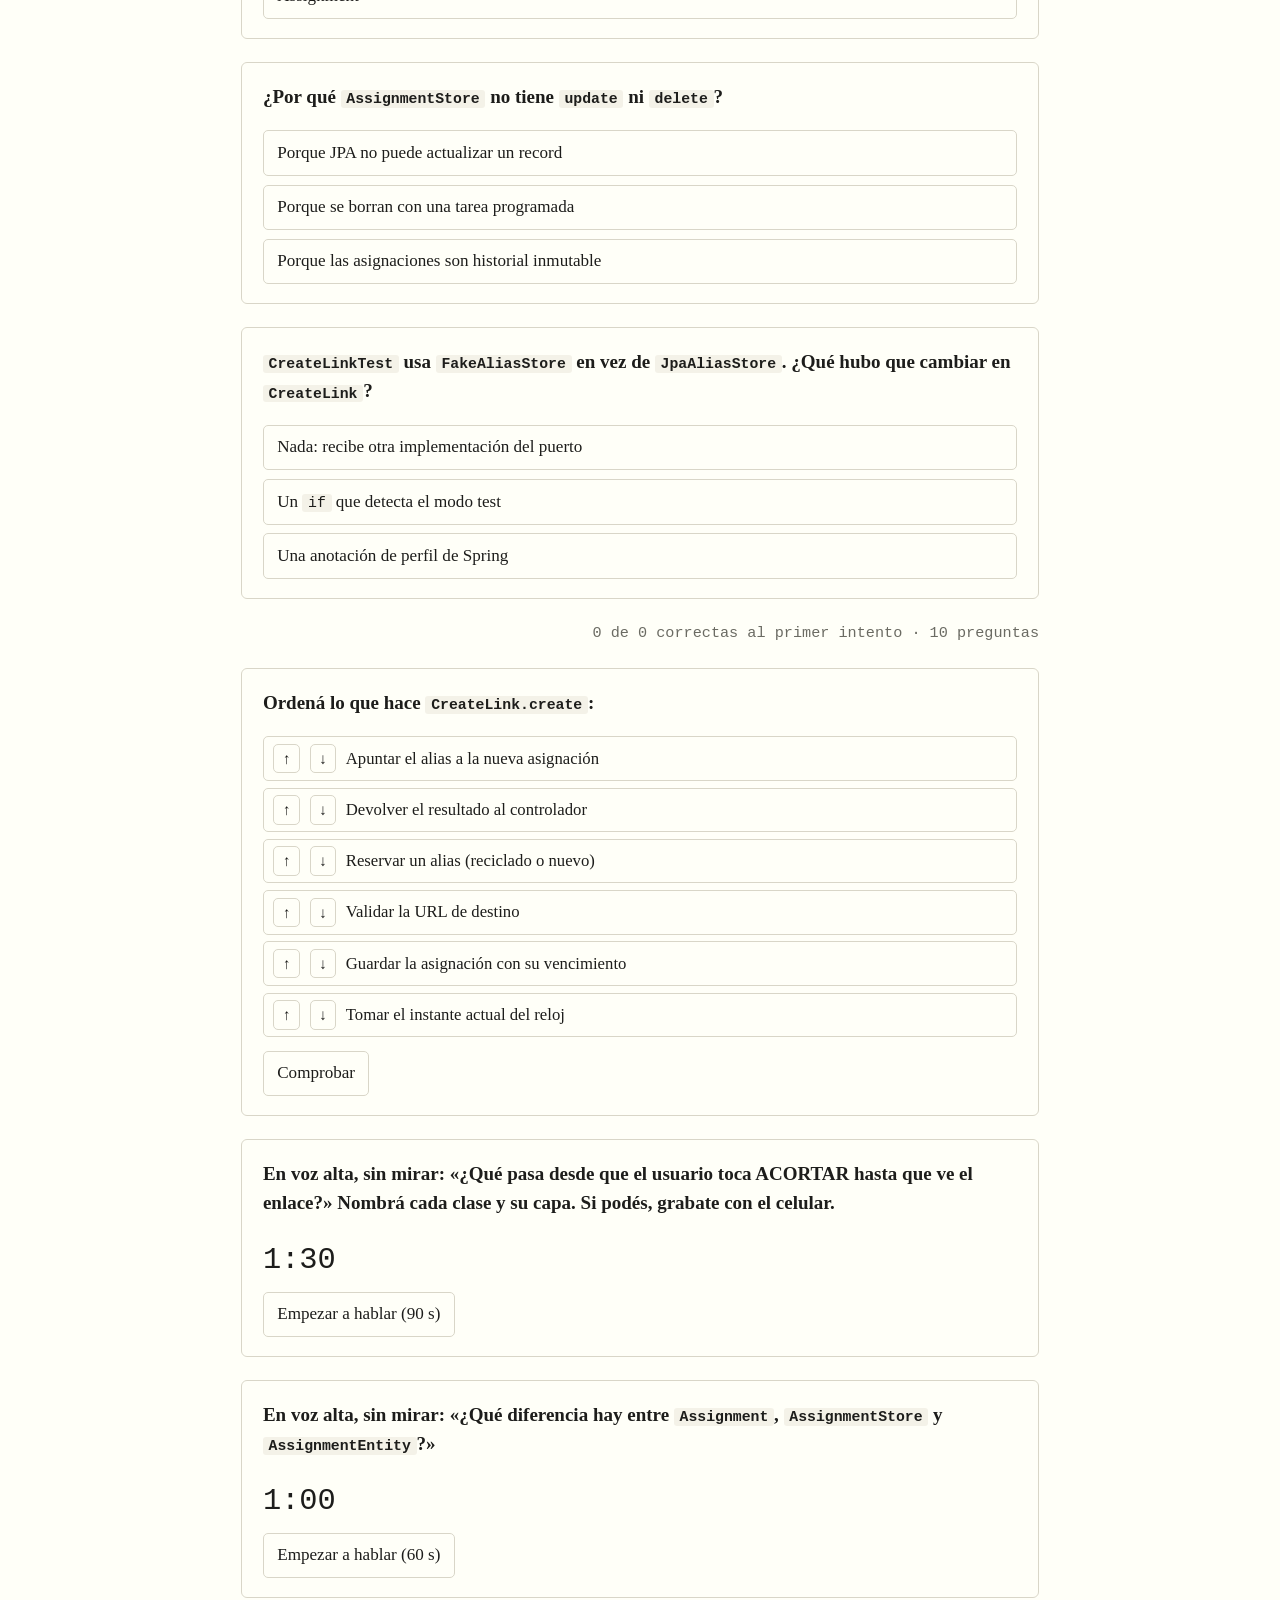
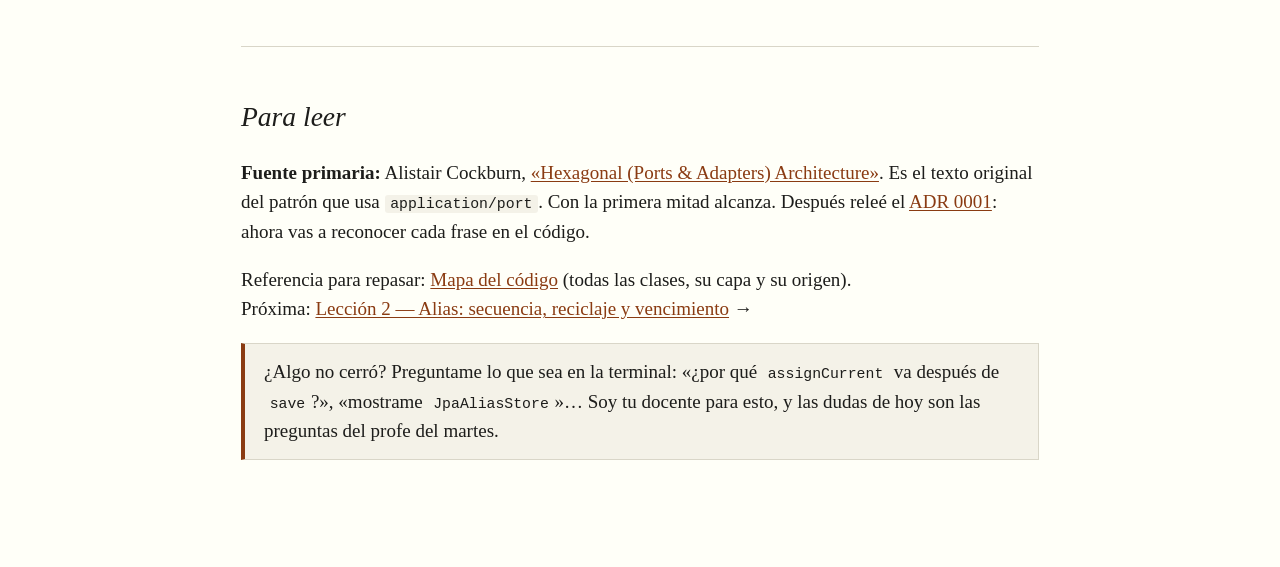
==== commit 4bcd284d: "docs: explicar los tres niveles de modelado en la leccion 1" ====
--- a/lessons/0001-el-mapa-capas-y-recorridos.html
+++ b/lessons/0001-el-mapa-capas-y-recorridos.html
@@ -9,13 +9,14 @@
 <body>
 <main>
 
-<p class="meta"><a href="../index.html">Coloquio TP Integrador</a> · Lección 1 de 7 · ~15 minutos</p>
+<p class="meta"><a href="../index.html">Coloquio TP Integrador</a> · Lección 1 de 7 · ~25 minutos</p>
 <h1>El mapa: tres capas y dos recorridos</h1>
 <p class="subtitulo">Antes de explicar cualquier clase, tenés que saber en qué piso del edificio está.</p>
 
 <div class="victoria">
   <strong>Al terminar vas a poder:</strong> recorrer en voz alta un <code>POST /api/links</code> y un
-  <code>GET /{alias}</code>, nombrando cada clase y en qué capa vive.
+  <code>GET /{alias}</code>, nombrando cada clase y en qué capa vive, y explicar la diferencia entre
+  <code>Alias</code>, <code>AliasStore</code> y <code>AliasEntity</code>.
 </div>
 
 <h2>1. El edificio</h2>
@@ -59,7 +60,123 @@
 configuración del <code>application.yml</code> (duración, URL pública, rutas reservadas) y se los
 pasa a los casos de uso. Es el electricista: el único que ve todos los cables.</p>
 
-<h2>2. Recorrido de creación</h2>
+<h2>2. Tres niveles para la misma cosa</h2>
+
+<p>Hay un lugar donde es fácil marearse: en el código aparecen <code>Alias</code>, <code>AliasStore</code>,
+<code>JpaAliasStore</code> y <code>AliasEntity</code>. No son cuatro conceptos distintos. Es <strong>un</strong>
+concepto (el alias) visto desde tres niveles, y cada nivel responde una pregunta diferente.</p>
+
+<p class="analogia">En una obra, el plano dice «acá va una puerta de 80 cm» (qué es). El pliego dice «el
+proveedor entrega una puerta que cumpla esto» (qué se necesita). El carpintero la fabrica con su madera y sus
+herramientas (cómo se hace). Podés cambiar de carpintero sin redibujar el plano.</p>
+
+<div class="tabla-scroll"><table>
+<tr><th>Nivel</th><th>Pregunta</th><th>Alias</th><th>Asignación</th><th>Dónde vive</th></tr>
+<tr><td><strong>Dominio</strong></td><td>¿Qué <em>es</em>?</td><td><code>Alias</code></td><td><code>Assignment</code></td><td><code>domain/</code></td></tr>
+<tr><td><strong>Puerto</strong></td><td>¿Qué <em>necesita</em> el caso de uso?</td><td><code>AliasStore</code></td><td><code>AssignmentStore</code></td><td><code>application/port/</code></td></tr>
+<tr><td><strong>Adaptador</strong></td><td>¿<em>Cómo</em> se guarda?</td><td><code>JpaAliasStore</code><br><code>AliasJpaRepository</code><br><code>AliasEntity</code><br>tabla <code>alias</code></td><td><code>JpaAssignmentStore</code><br><code>AssignmentJpaRepository</code><br><code>AssignmentEntity</code><br>tabla <code>asignacion</code></td><td><code>infrastructure/persistence/</code></td></tr>
+</table></div>
+
+<h3>Nivel 1 · Dominio: qué es</h3>
+
+<p>Son dos <code>record</code> de Java: inmutables, sin anotaciones y sin importar nada de Spring ni de JPA.</p>
+<pre><code>record Alias(String code, Long currentAssignmentId)
+record Assignment(Long id, String aliasCode, String destination,
+                  Instant createdAt, Instant expiresAt)</code></pre>
+<ul>
+  <li><a href="https://github.com/SpendIce/PP6-TPIntegrador/blob/main/src/main/java/io/github/spendice/linkshortener/domain/Alias.java"><code>Alias</code></a>
+  es el <strong>código</strong> (<code>x7</code>), no el enlace completo. Al construirse rechaza un código que tenga
+  caracteres fuera del alfabeto. Además apunta a su asignación actual, o a la última si ya venció.</li>
+  <li><a href="https://github.com/SpendIce/PP6-TPIntegrador/blob/main/src/main/java/io/github/spendice/linkshortener/domain/Assignment.java"><code>Assignment</code></a>
+  une un alias con un destino durante un tiempo. Su única regla es <code>isActiveAt(instante)</code>, que
+  responde si sigue vigente. No sabe nada de HTTP ni de redirecciones.</li>
+</ul>
+<p>La relación entre los dos es <strong>un alias, muchas asignaciones a lo largo del tiempo</strong>. Cada pedido de
+acortar crea una asignación nueva. Cuando un alias se recicla, se agrega otra y las viejas quedan como historial
+<span class="tag t">ADR 0003</span> <span class="tag q">Q18</span>:</p>
+<pre><code>Alias "x7" ──currentAssignmentId──► Assignment #42  (vigente)
+                                    Assignment #17  (vencida, historial)
+                                    Assignment #3   (vencida, historial)</code></pre>
+<p>El enlace acortado (<code>http://host/x7</code>) <strong>no tiene clase</strong>: lo arma
+<code>LinkApiController</code> cuando responde, uniendo la URL pública configurada con el código.</p>
+
+<h3>Nivel 2 · Puerto: qué necesita el caso de uso</h3>
+
+<p>Son interfaces. Las escribe la capa de aplicación, porque es ella la que sabe qué necesita, y solo
+nombran operaciones, sin decir cómo se hacen.</p>
+<pre><code>interface AliasStore {                    interface AssignmentStore {
+    Alias claim(Instant instant);             Assignment save(Assignment a);
+    Optional&lt;Alias&gt; findByCode(String c);     Optional&lt;Assignment&gt; findById(long id);
+    void assignCurrent(String c, long id);  }
+}</code></pre>
+<ul>
+  <li><code>claim</code> reserva el próximo alias: uno vencido para reciclar o, si no hay, uno nuevo.
+  <code>assignCurrent</code> mueve el puntero del alias a la asignación recién creada.</li>
+  <li>Fijate lo que <strong>falta</strong> en <code>AssignmentStore</code>: no hay <code>update</code> ni
+  <code>delete</code>. Una asignación guardada no se toca nunca más, porque es historial. La interfaz misma
+  hace cumplir la decisión del ADR 0003.</li>
+</ul>
+
+<h3>Nivel 3 · Adaptador: cómo se guarda</h3>
+
+<p>Acá aparece la tecnología. Por cada concepto hay cuatro piezas, cada una con una sola tarea:</p>
+<pre><code>JpaAliasStore        @Component, implementa AliasStore   traduce y coordina (lock, reciclaje)
+  AliasJpaRepository   interfaz de Spring Data           Spring genera la implementación
+    AliasEntity          @Entity, mutable                representa una fila
+      tabla alias          creada por Flyway (V1)        donde quedan los datos</code></pre>
+<ul>
+  <li><strong><code>JpaAliasStore</code></strong> es el adaptador propiamente dicho: implementa el puerto. Es
+  quien <strong>traduce</strong>: recibe y devuelve <code>Alias</code> del dominio, y por dentro usa
+  <code>AliasEntity</code>.</li>
+  <li><strong><code>AliasJpaRepository</code></strong> extiende <code>JpaRepository</code>, así que
+  <code>save</code> y <code>findById</code> vienen gratis. La única consulta escrita a mano es
+  <code>findRecyclableCodes</code>, la de los alias vencidos.</li>
+  <li><strong><code>AliasEntity</code></strong> tiene lo que JPA exige y el dominio no quiere: un constructor
+  vacío, un setter y anotaciones <code>@Column</code> con los nombres en castellano de las columnas.</li>
+</ul>
+<p>Un detalle que podés mostrar en el coloquio: <code>AliasEntity</code>, <code>AssignmentEntity</code> y los
+<code>*JpaRepository</code> se declaran <strong>sin <code>public</code></strong>. Son privados del paquete
+<code>persistence</code>, así que el compilador no deja que ninguna otra capa los use. La separación no depende
+de la buena voluntad del programador: la impone Java.</p>
+
+<h3>Un viaje completo: guardar una asignación</h3>
+
+<pre><code>CreateLink        Assignment.pending("x7", url, t, t+60min)       dominio, id = null
+  │ assignments.save(…)                                  ── cruza el puerto ──
+  ▼
+JpaAssignmentStore.save
+  new AssignmentEntity("x7", url, t, t+60min)                 dominio → JPA
+  AssignmentJpaRepository.save(entity)                        INSERT INTO asignacion …
+                                                              PostgreSQL genera id = 42
+  toDomain(entity) → new Assignment(42, "x7", url, …)         JPA → dominio
+  ▲
+CreateLink        recibe un Assignment con id 42 y no se enteró de que hubo JPA</code></pre>
+
+<h3>¿Cómo se prueba que esto sirve? Con un segundo adaptador</h3>
+
+<p>En los tests, <a href="https://github.com/SpendIce/PP6-TPIntegrador/blob/main/src/test/java/io/github/spendice/linkshortener/application/InMemoryStores.java"><code>InMemoryStores</code></a>
+tiene <code>FakeAliasStore</code>, que implementa el <strong>mismo puerto</strong> <code>AliasStore</code> con un
+<code>HashMap</code>. <code>CreateLinkTest</code> le pasa ese fake a <code>CreateLink</code> y prueba el caso de uso
+sin base de datos. Es el mismo puerto con dos adaptadores intercambiables, sin cambiar una línea de
+<code>CreateLink</code>.</p>
+
+<pre><code>                    ┌─► JpaAliasStore    (producción: PostgreSQL)
+CreateLink ─► AliasStore
+                    └─► FakeAliasStore   (tests: HashMap)</code></pre>
+
+<h3>¿No es demasiado? La alternativa y su costo</h3>
+
+<p>Es una pregunta probable, así que conviene tener la respuesta. Muchos proyectos Spring usan la
+<code>@Entity</code> directamente como modelo y llaman al repositorio desde el servicio. Tiene ventajas reales: hay
+menos clases y no hace falta traducir. Para un CRUD simple es razonable.</p>
+<p>El costo es que el dominio queda atado a JPA. Necesitaría un constructor vacío y sería mutable, así que
+alguien podría modificar una asignación del historial, y no se podría testear sin Hibernate. El
+<a href="https://github.com/SpendIce/PP6-TPIntegrador/blob/main/docs/adr/0001-monolito-modular.md">ADR 0001</a>
+<span class="tag t">T</span> eligió separar las reglas de los adaptadores HTTP y JPA «sin extender dependencias del
+framework a todo el sistema». Aceptó a cambio más disciplina al principio. El precio concreto son los dos
+métodos de traducción: el constructor de la entidad y <code>toDomain</code>.</p>
+
+<h2>3. Recorrido de creación</h2>
 
 <p>El usuario toca <em>Acortar</em> en la web o abre el popup de la extensión. Los dos mandan el mismo
 <code>POST /api/links {"destination": "https://…"}</code>.</p>
@@ -80,7 +197,7 @@
 <code>DestinationValidator</code> lanza <code>InvalidDestinationException</code> y
 <code>ApiExceptionHandler</code> la convierte en <code>400 {error, message}</code>.</p>
 
-<h2>3. Recorrido de resolución</h2>
+<h2>4. Recorrido de resolución</h2>
 
 <p>Alguien abre <code>http://192.168.x.y:8080/xT3</code> o escanea el QR, que contiene esa misma URL.</p>
 
@@ -99,7 +216,7 @@
 
 <hr>
 
-<h2>4. Practicá (sin volver a mirar arriba)</h2>
+<h2>5. Practicá (sin volver a mirar arriba)</h2>
 
 <p class="nota">El esfuerzo de recordar es lo que fija el conocimiento. Si dudás, arriesgá igual:
 equivocarte acá es gratis.</p>
@@ -174,6 +291,54 @@
   <p class="devolucion" data-op="a" hidden>✔ Es el «puerto» de Cockburn: <code>CreateLink</code> declara qué necesita y <code>JpaAliasStore</code> lo provee. Cambiar de base toca un adaptador, no el caso de uso.</p>
   <p class="devolucion" data-op="b" hidden>✘ Spring inyecta clases concretas sin problema. El ADR 0001 dice: interfaces «en puntos de variabilidad reales», no por obligación.</p>
   <p class="devolucion" data-op="c" hidden>✘ Las extensiones son JavaScript y hablan con la API por HTTP; nunca tocan Java.</p>
+</section>
+
+<section class="ejercicio quiz" data-correcta="a">
+  <p class="pregunta">¿Qué representa <code>Alias</code> en el dominio?</p>
+  <div class="opciones">
+    <button data-op="a">El código, por ejemplo <code>x7</code></button>
+    <button data-op="b">El enlace completo <code>http://host/x7</code></button>
+    <button data-op="c">El vínculo entre código y destino</button>
+  </div>
+  <p class="devolucion" data-op="a" hidden>✔ Es solo el código, junto con el puntero a su asignación actual. El enlace completo no tiene clase: lo arma <code>LinkApiController</code>.</p>
+  <p class="devolucion" data-op="b" hidden>✘ El host es un detalle de HTTP que el dominio no conoce. <code>LinkApiController</code> une la URL pública con el código al responder.</p>
+  <p class="devolucion" data-op="c" hidden>✘ Ese vínculo es <code>Assignment</code>. El alias sobrevive a muchas asignaciones a lo largo del tiempo.</p>
+</section>
+
+<section class="ejercicio quiz" data-correcta="b">
+  <p class="pregunta">¿Cuál de estas clases lleva <code>@Entity</code>?</p>
+  <div class="opciones">
+    <button data-op="a">Assignment</button>
+    <button data-op="b">AssignmentEntity</button>
+    <button data-op="c">AssignmentStore</button>
+  </div>
+  <p class="devolucion" data-op="a" hidden>✘ <code>Assignment</code> es un <code>record</code> del dominio, sin anotaciones. JPA no podría usarlo: necesita un constructor vacío y campos que se puedan modificar.</p>
+  <p class="devolucion" data-op="b" hidden>✔ Vive en <code>infrastructure/persistence</code>, es privada del paquete y representa una fila de <code>asignacion</code>. <code>JpaAssignmentStore</code> la traduce a <code>Assignment</code> con <code>toDomain</code>.</p>
+  <p class="devolucion" data-op="c" hidden>✘ <code>AssignmentStore</code> es una interfaz (el puerto). No representa datos: solo declara operaciones.</p>
+</section>
+
+<section class="ejercicio quiz" data-correcta="a">
+  <p class="pregunta">¿Por qué <code>AssignmentStore</code> no tiene <code>update</code> ni <code>delete</code>?</p>
+  <div class="opciones">
+    <button data-op="a">Porque las asignaciones son historial inmutable</button>
+    <button data-op="b">Porque JPA no puede actualizar un record</button>
+    <button data-op="c">Porque se borran con una tarea programada</button>
+  </div>
+  <p class="devolucion" data-op="a" hidden>✔ ADR 0003: reciclar un alias agrega una asignación nueva y mueve el puntero, pero no modifica la anterior. El puerto no ofrece la operación, así que nadie puede hacerla por error.</p>
+  <p class="devolucion" data-op="b" hidden>✘ JPA actualiza la entidad, no el record, y <code>AliasEntity</code> se actualiza sin problema con <code>assignCurrent</code>. Es una decisión de negocio, no una limitación técnica.</p>
+  <p class="devolucion" data-op="c" hidden>✘ No hay purga: Q18 acordó «sin purga automática durante el trabajo».</p>
+</section>
+
+<section class="ejercicio quiz" data-correcta="a">
+  <p class="pregunta"><code>CreateLinkTest</code> usa <code>FakeAliasStore</code> en vez de <code>JpaAliasStore</code>. ¿Qué hubo que cambiar en <code>CreateLink</code>?</p>
+  <div class="opciones">
+    <button data-op="a">Nada: recibe otra implementación del puerto</button>
+    <button data-op="b">Un <code>if</code> que detecta el modo test</button>
+    <button data-op="c">Una anotación de perfil de Spring</button>
+  </div>
+  <p class="devolucion" data-op="a" hidden>✔ <code>CreateLink</code> depende de la interfaz <code>AliasStore</code> y recibe la implementación por el constructor. Producción le pasa la de JPA y el test le pasa la del <code>HashMap</code>.</p>
+  <p class="devolucion" data-op="b" hidden>✘ <code>CreateLink</code> no sabe que lo están testeando. Esa es justamente la ventaja del puerto.</p>
+  <p class="devolucion" data-op="c" hidden>✘ <code>CreateLinkTest</code> ni siquiera levanta Spring: construye <code>CreateLink</code> con <code>new</code>.</p>
 </section>
 
 <p class="marcador" data-quiz-marcador></p>
@@ -211,6 +376,23 @@
   </details>
 </section>
 
+<section class="ejercicio oral" data-segundos="60">
+  <p class="pregunta">En voz alta, sin mirar: «¿Qué diferencia hay entre <code>Assignment</code>,
+  <code>AssignmentStore</code> y <code>AssignmentEntity</code>?»</p>
+  <details class="modelo">
+    <summary>Respuesta modelo (comparala con la tuya)</summary>
+    <p>«Son el mismo concepto en tres niveles. <code>Assignment</code> es el dominio: un record inmutable que une un
+    alias con un destino hasta su vencimiento y sabe responder si está vigente. <code>AssignmentStore</code> es el
+    puerto: la interfaz que define el caso de uso para guardar y buscar asignaciones. No tiene <code>update</code> ni
+    <code>delete</code> porque son historial. <code>AssignmentEntity</code> es parte del adaptador: la clase JPA que
+    representa una fila de la tabla <code>asignacion</code>. <code>JpaAssignmentStore</code> implementa el puerto y
+    traduce entre la entidad y el record. Gracias a eso, en los tests se reemplaza por un fake en memoria sin
+    tocar <code>CreateLink</code>.»</p>
+    <p class="nota">Chequeá: ¿dijiste qué pregunta responde cada nivel? ¿Nombraste quién traduce? ¿Diste la
+    prueba del fake de los tests?</p>
+  </details>
+</section>
+
 <hr>
 
 <h2>Para leer</h2>
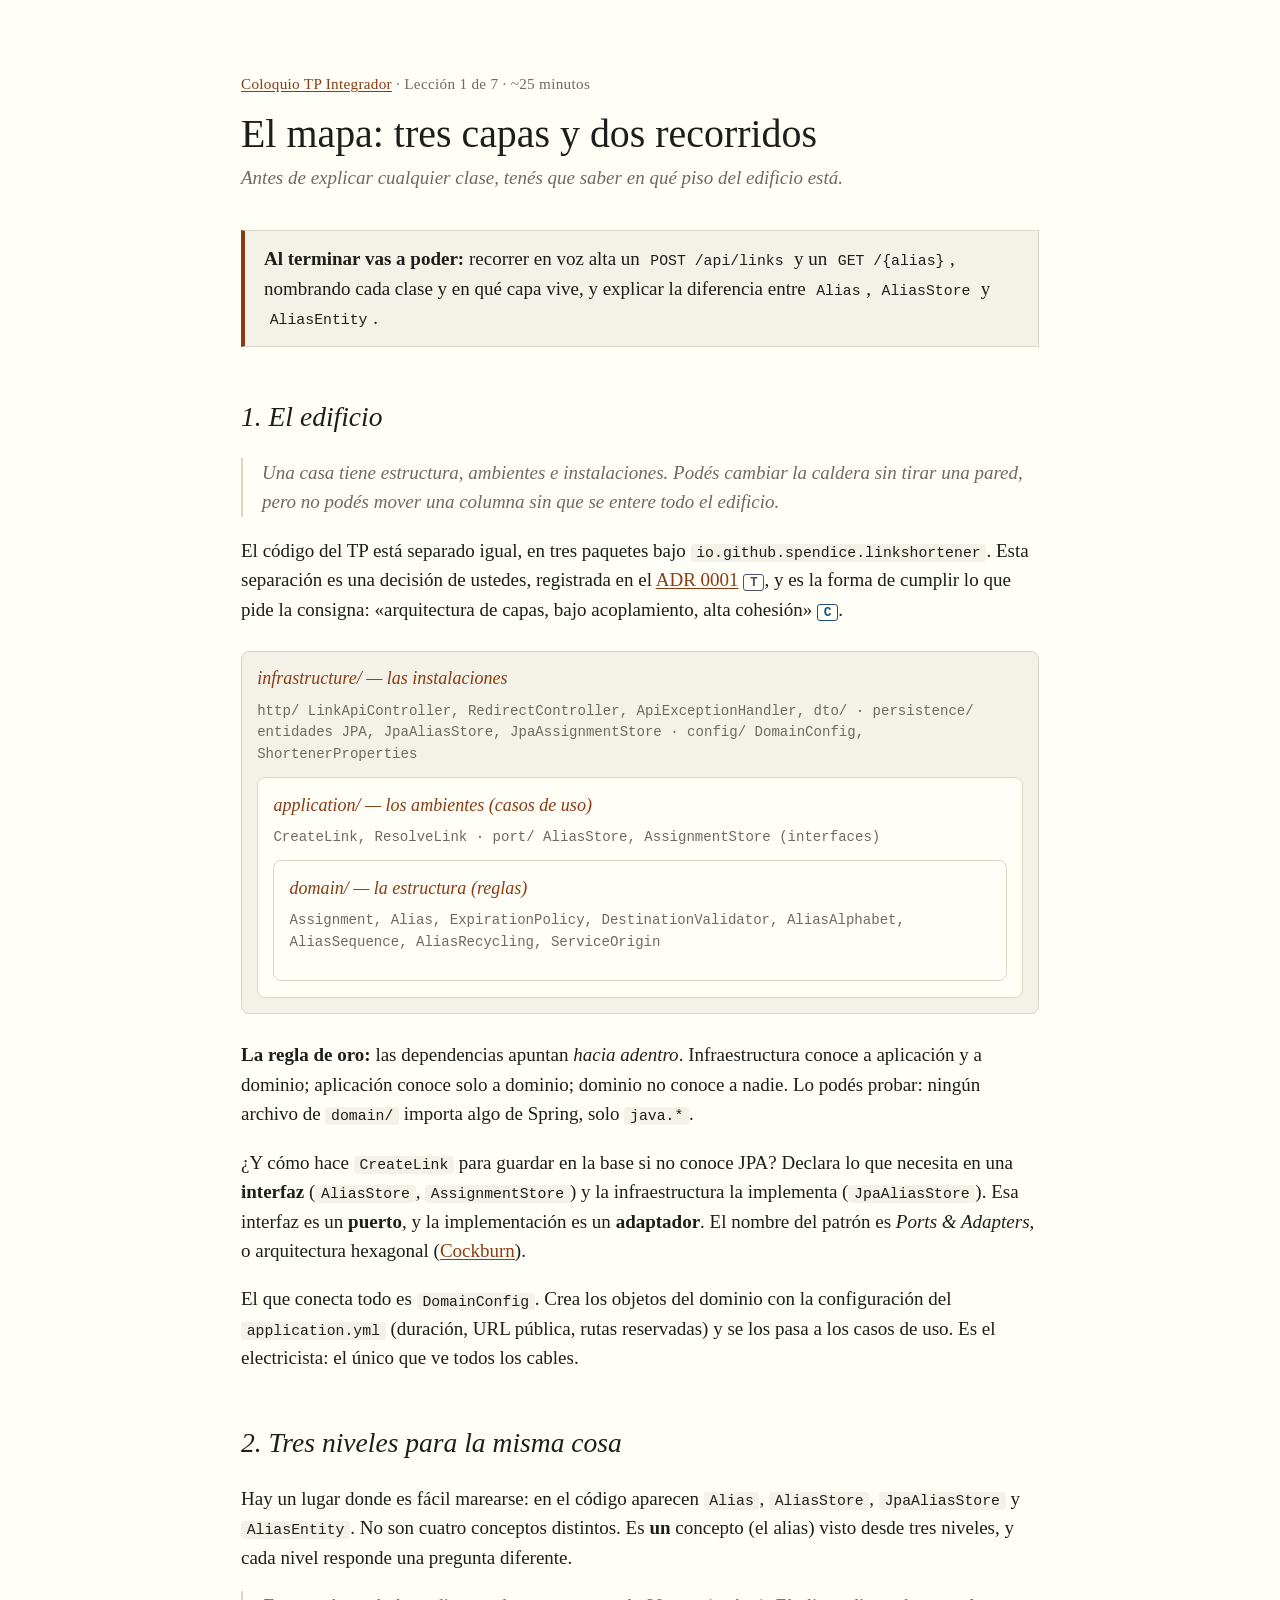
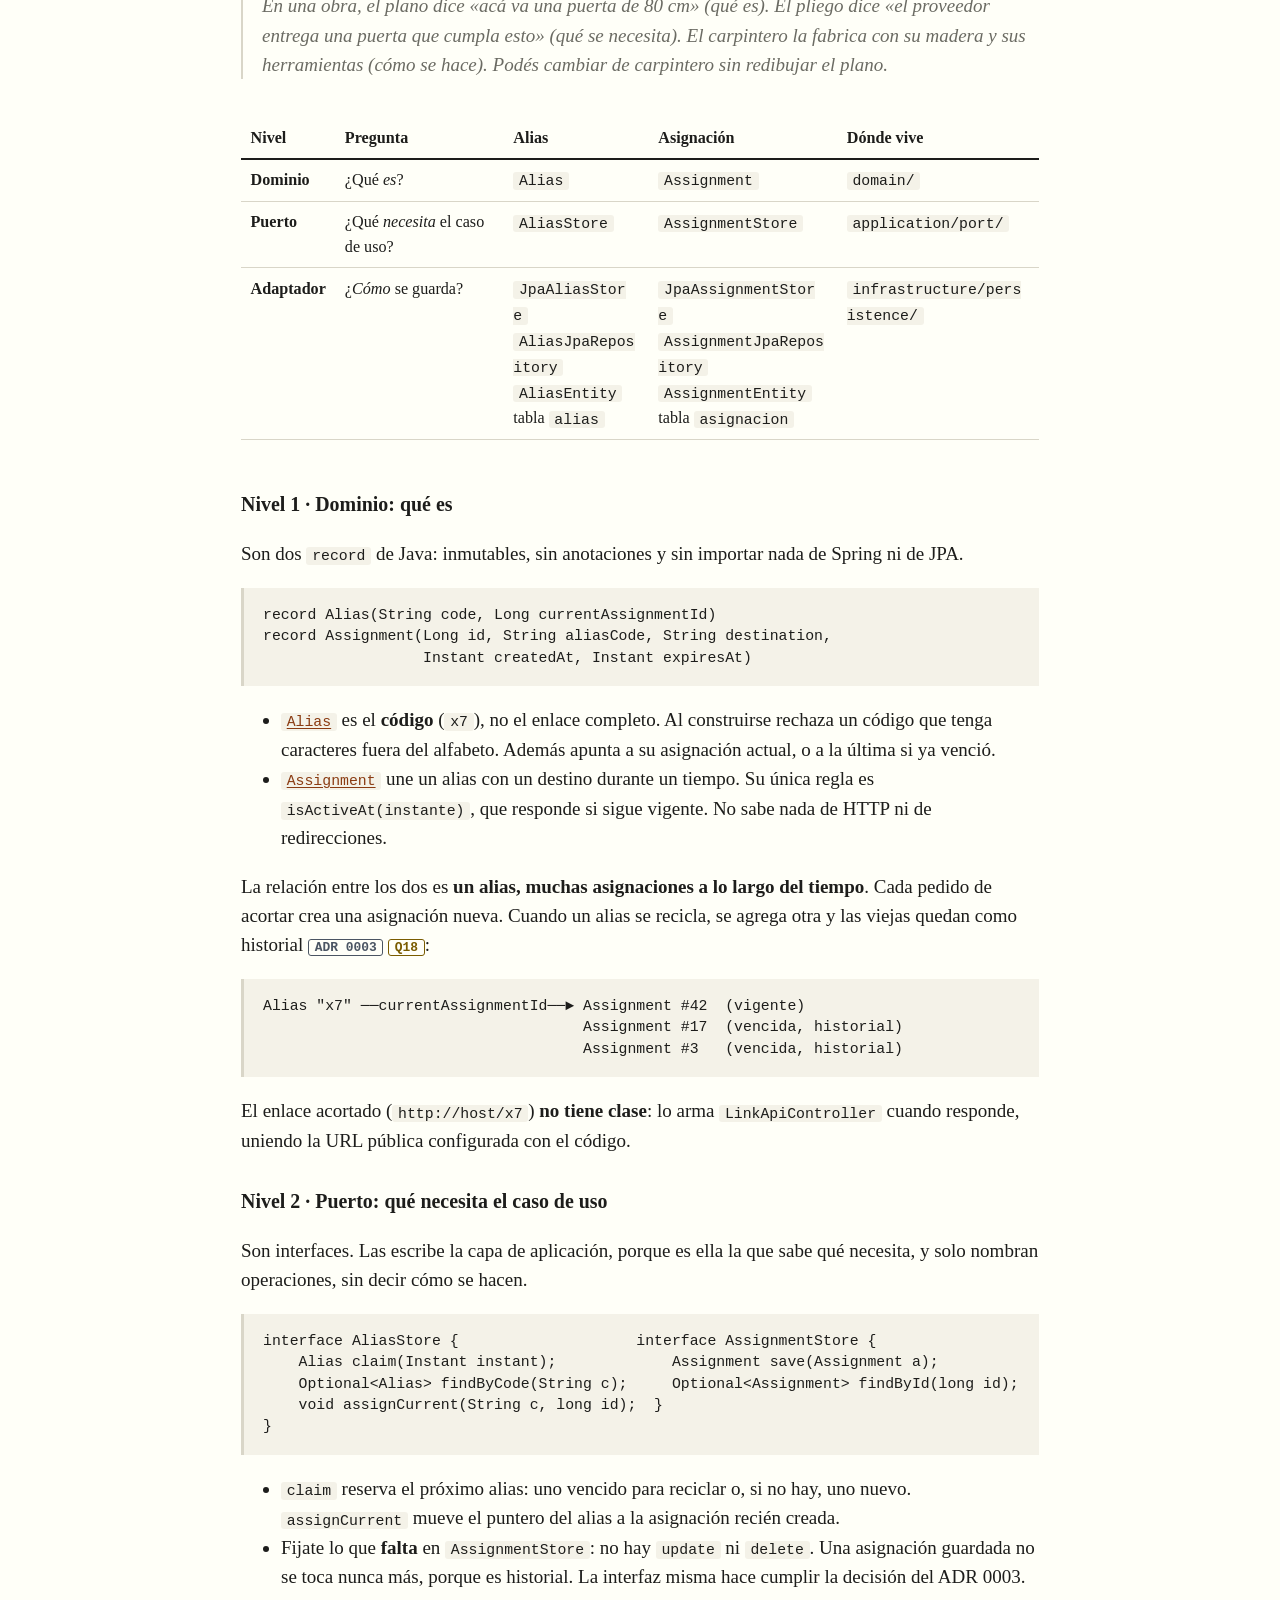
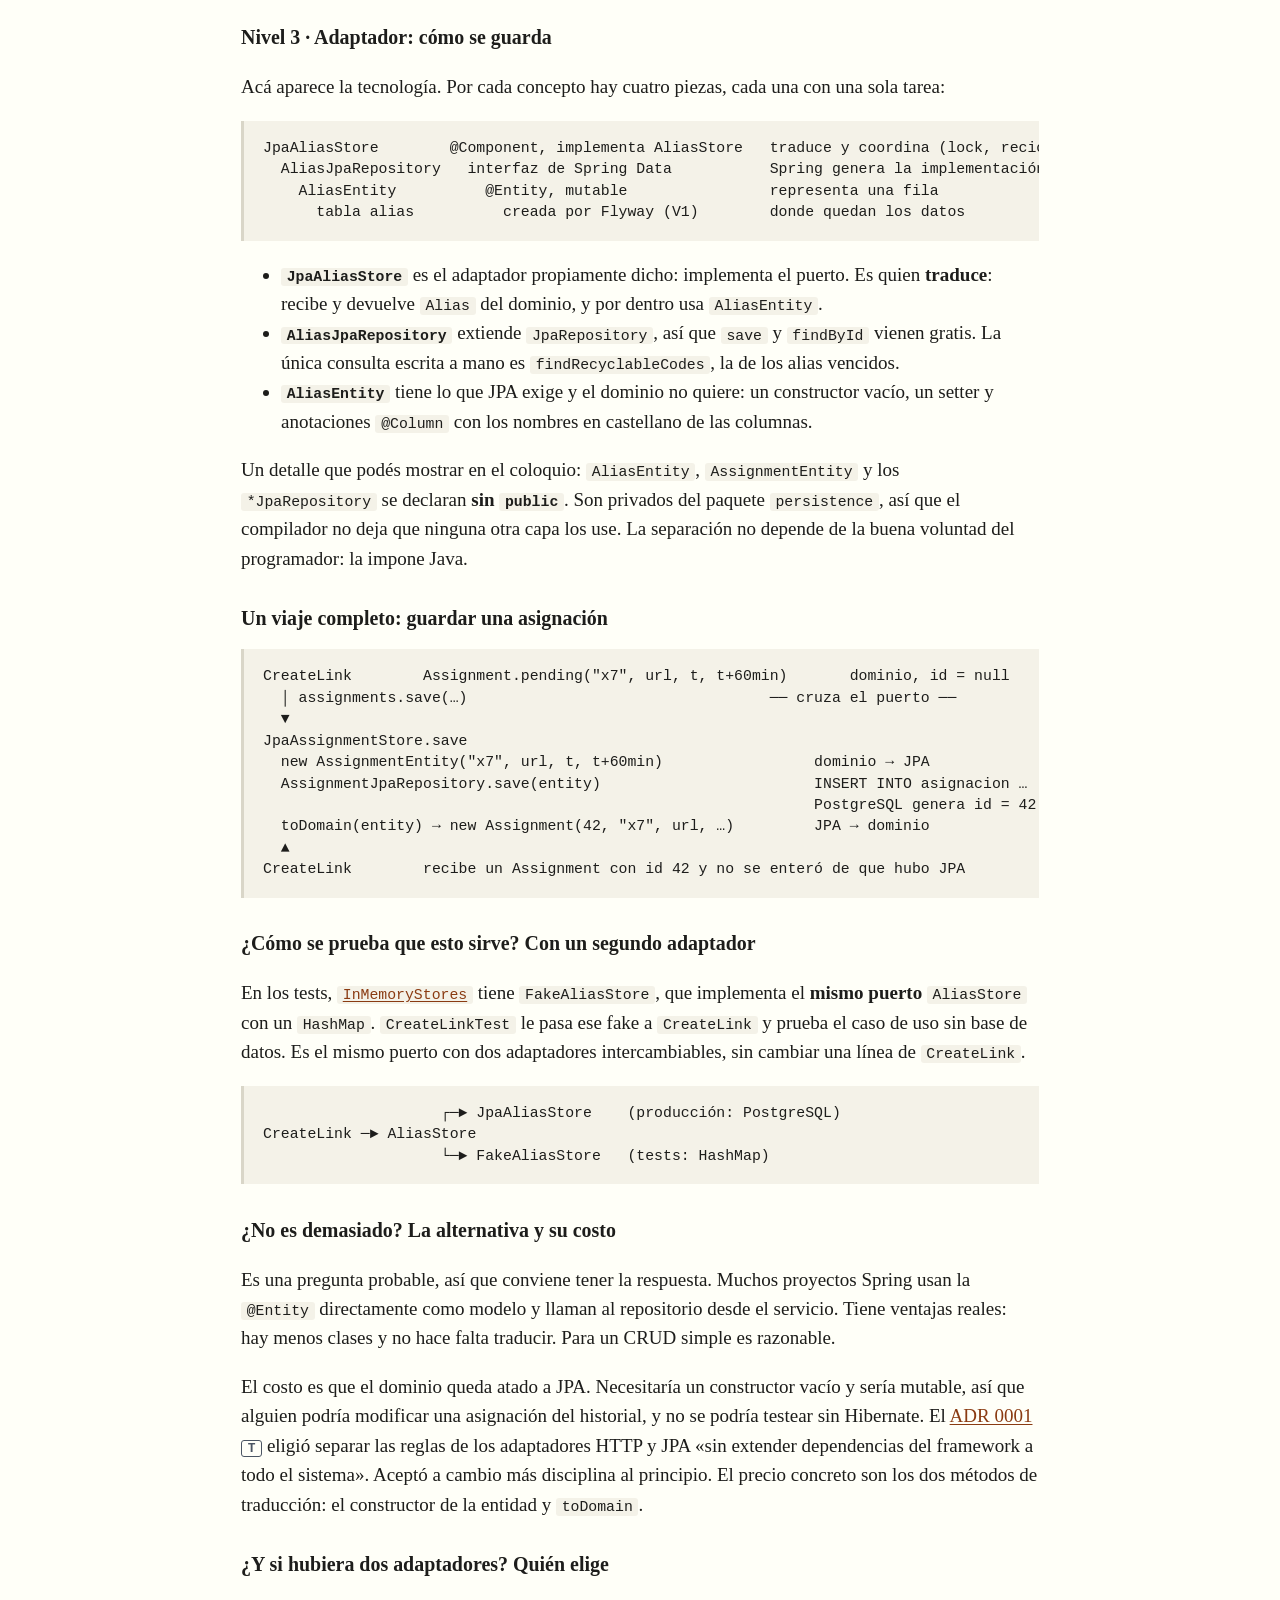
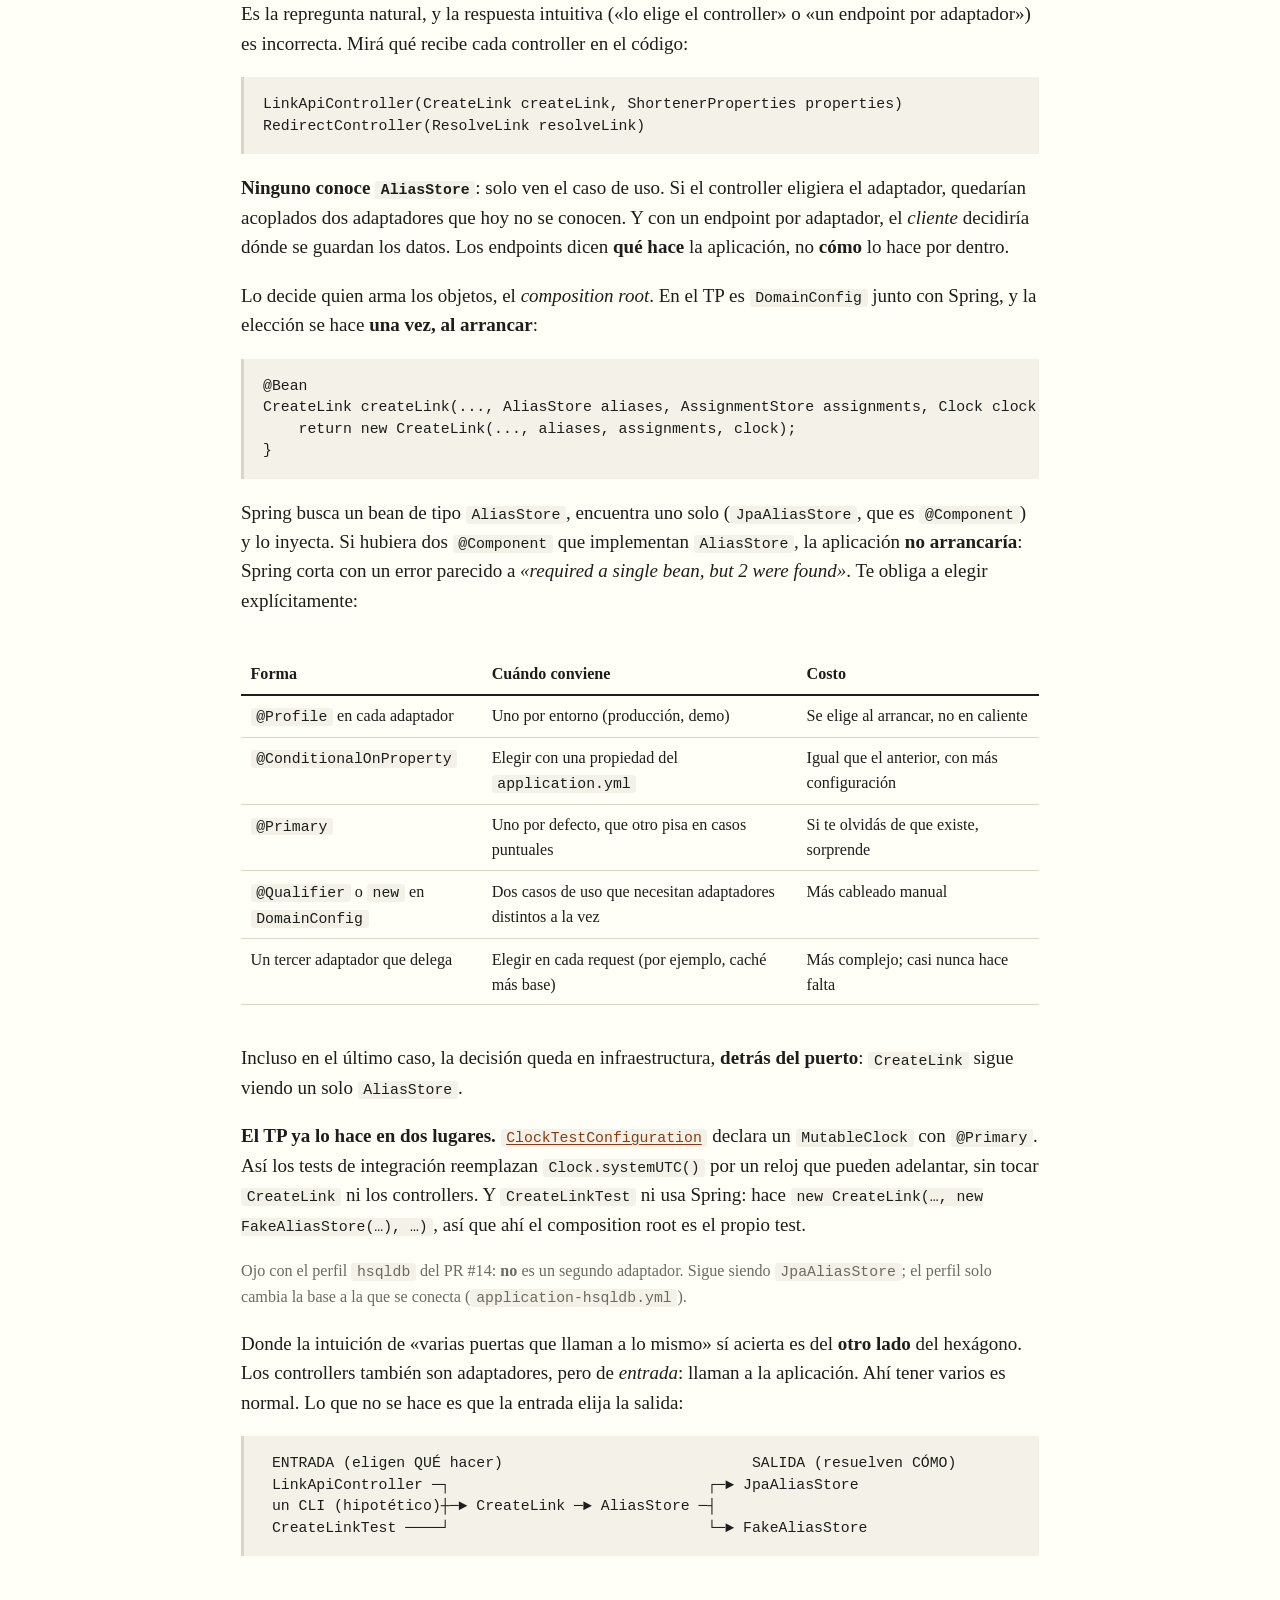
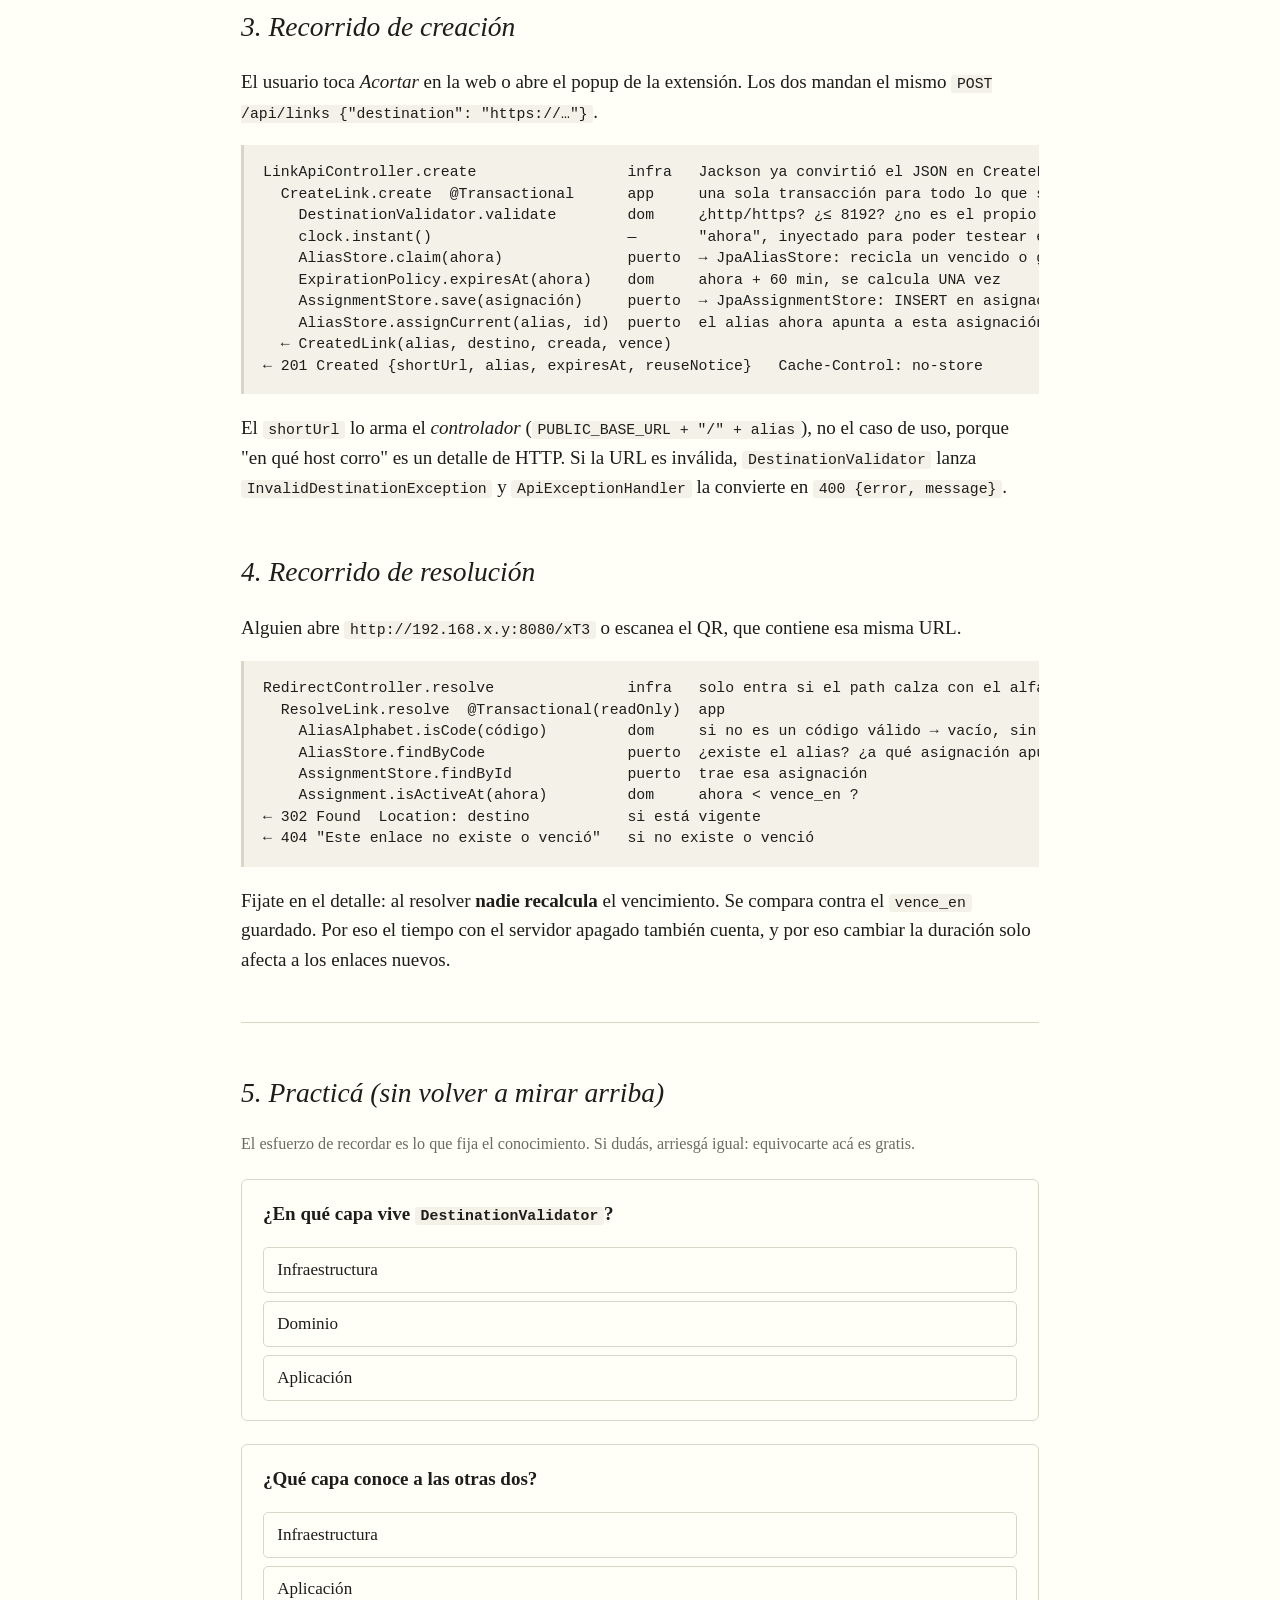
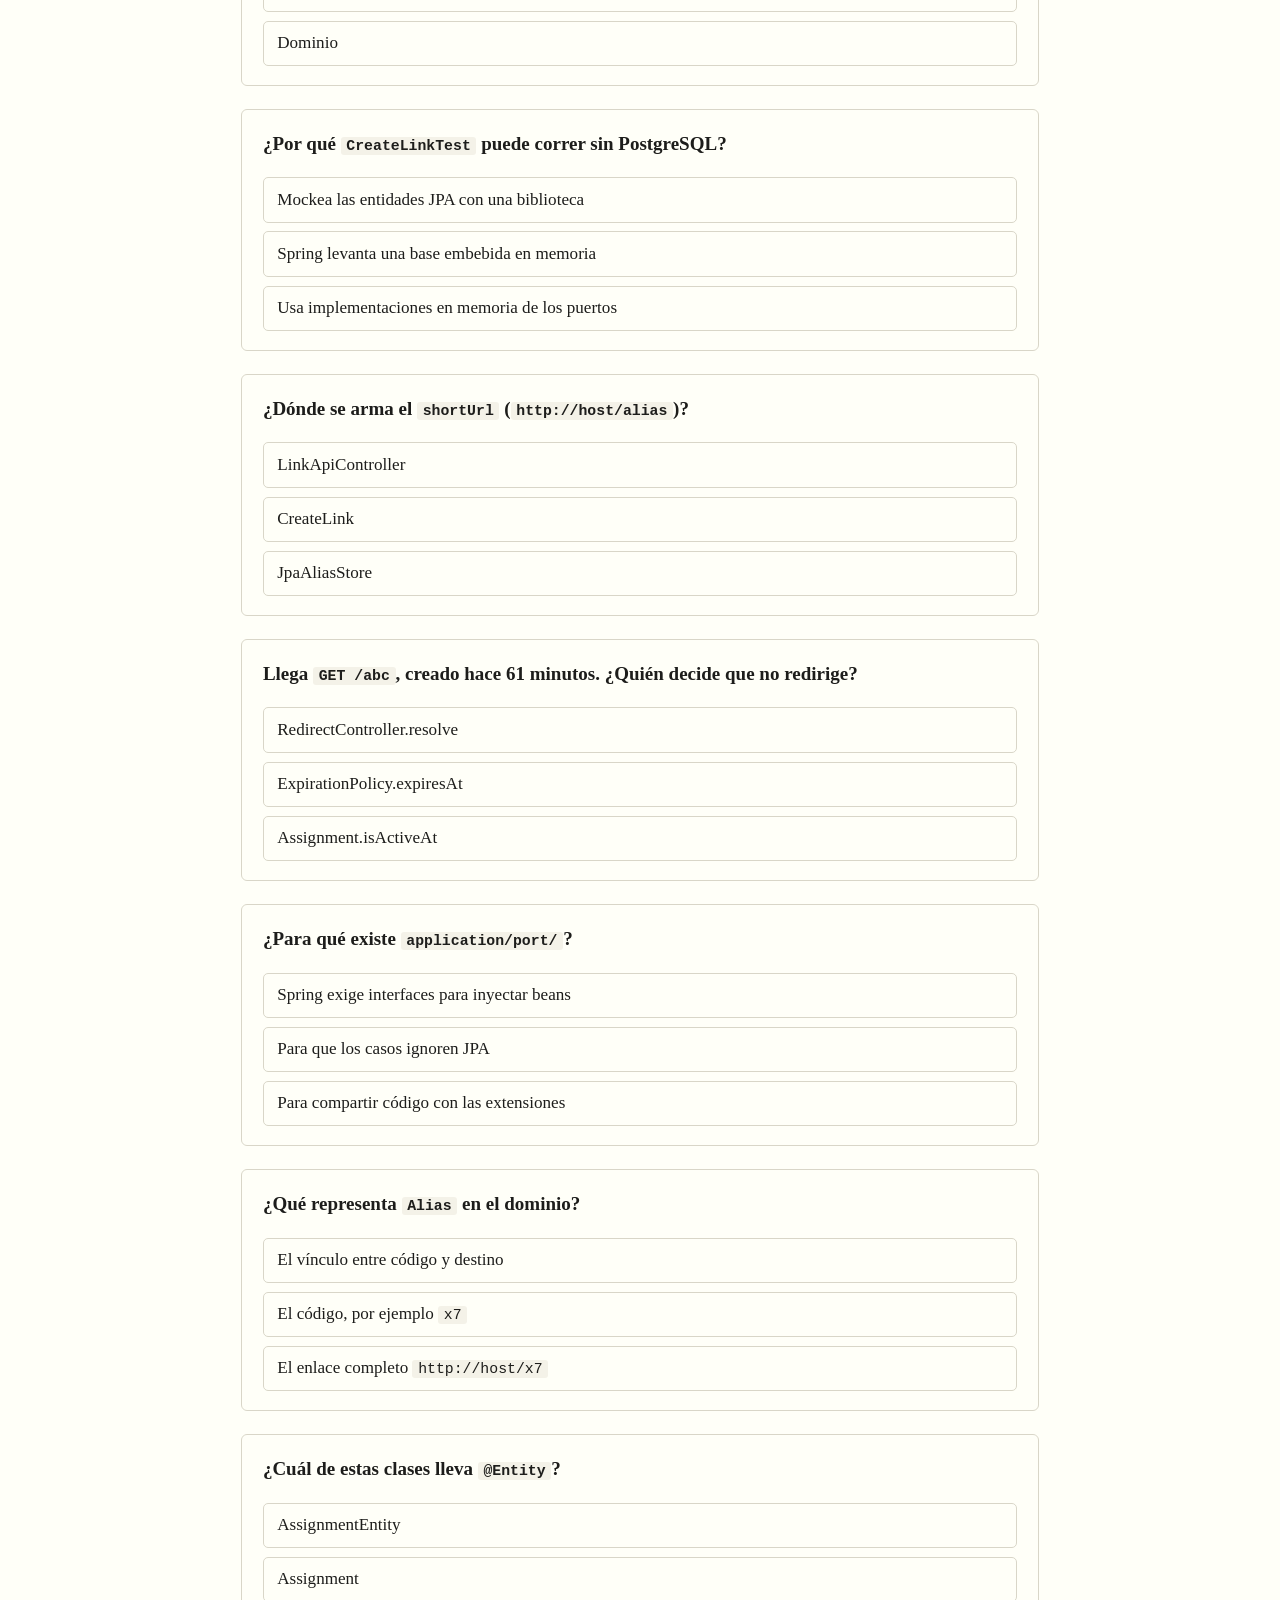
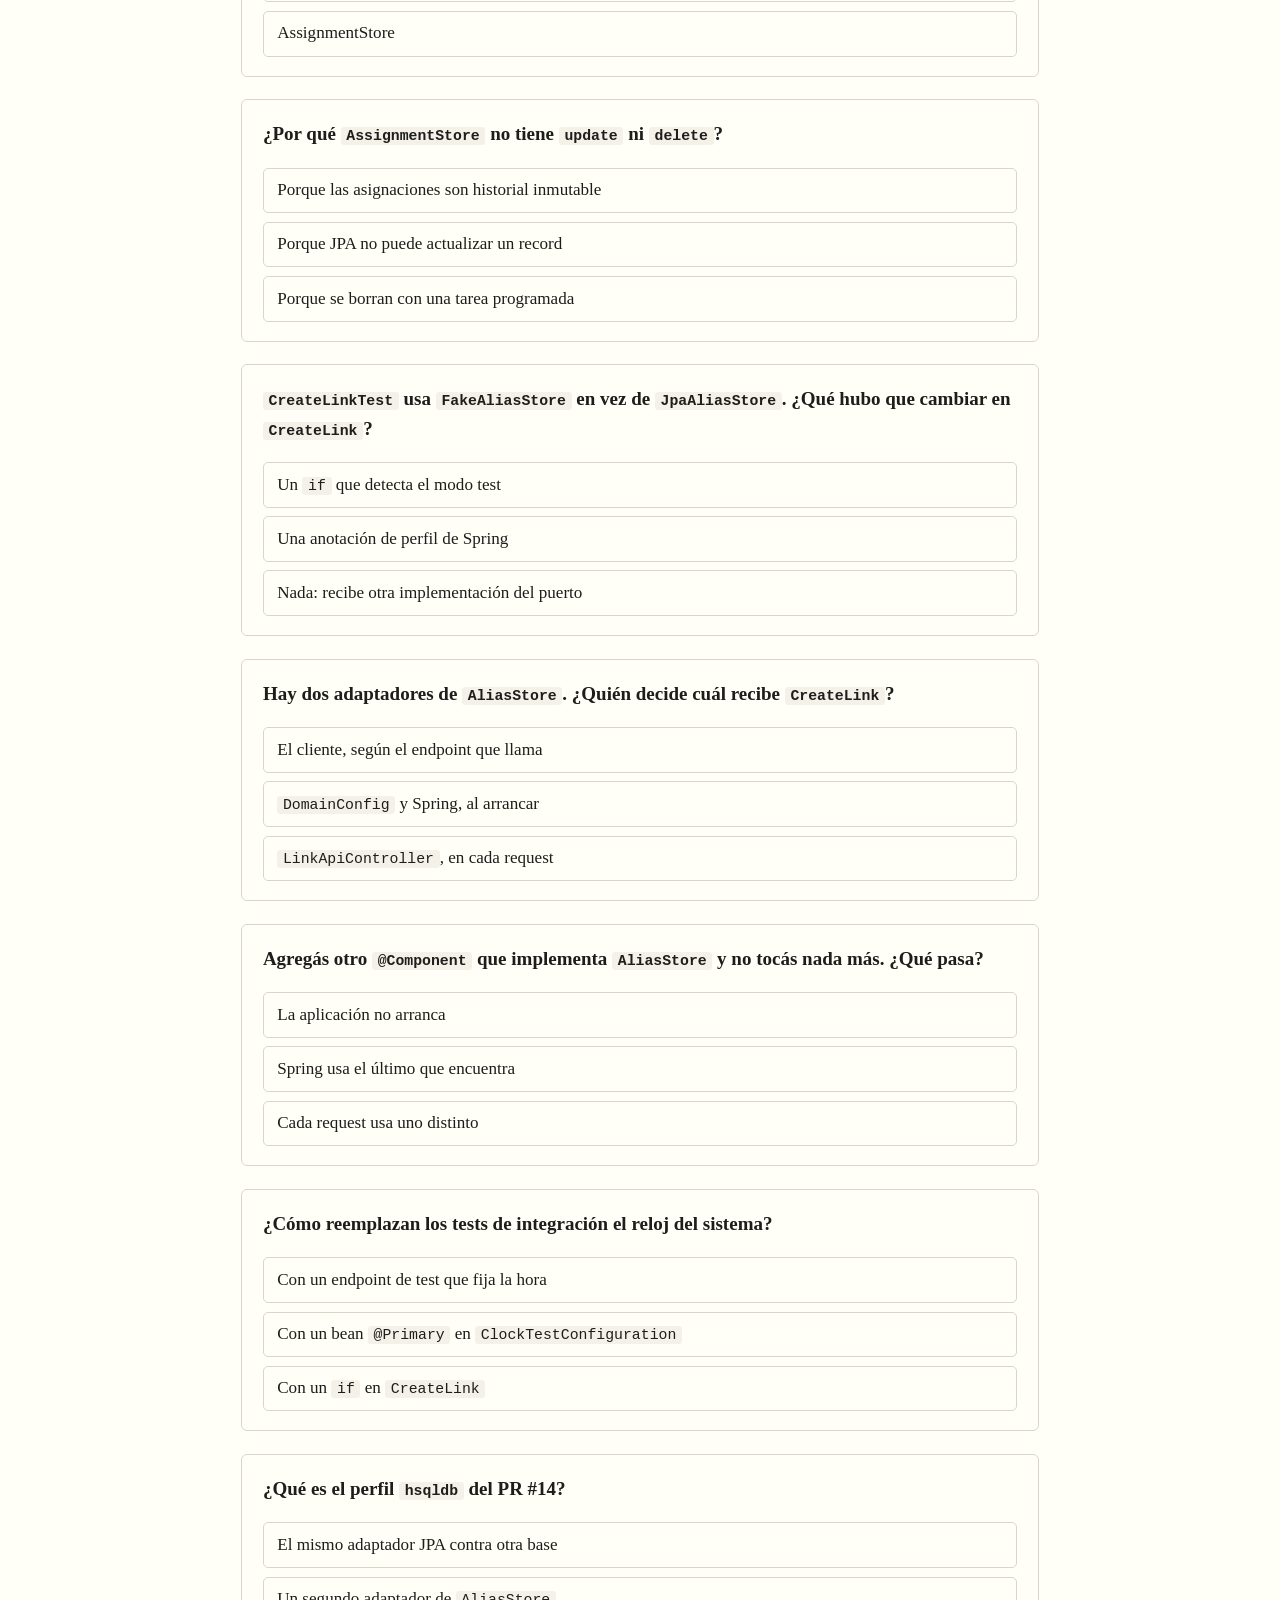
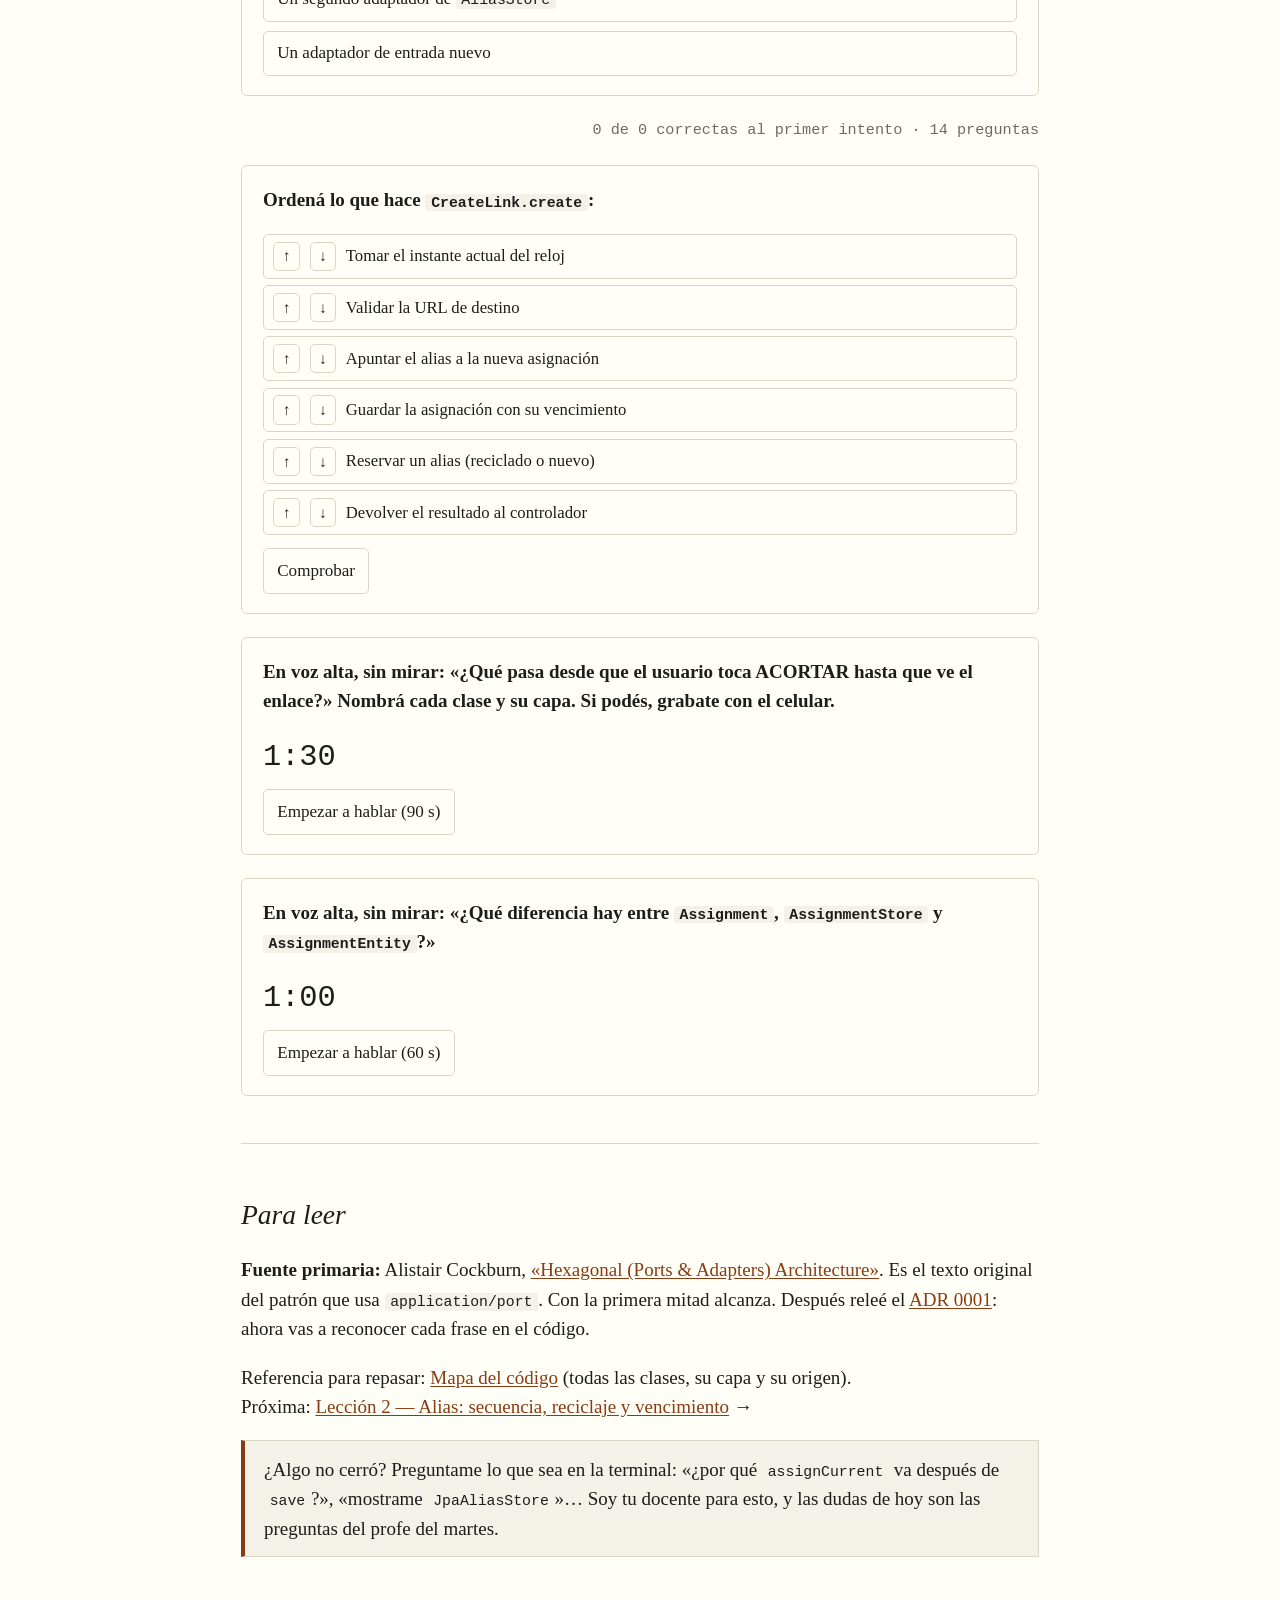
==== commit 17f8355e: "docs: explicar quien elige el adaptador de un puerto en la leccion 1" ====
--- a/lessons/0001-el-mapa-capas-y-recorridos.html
+++ b/lessons/0001-el-mapa-capas-y-recorridos.html
@@ -176,6 +176,57 @@
 framework a todo el sistema». Aceptó a cambio más disciplina al principio. El precio concreto son los dos
 métodos de traducción: el constructor de la entidad y <code>toDomain</code>.</p>
 
+<h3>¿Y si hubiera dos adaptadores? Quién elige</h3>
+
+<p>Es la repregunta natural, y la respuesta intuitiva («lo elige el controller» o «un endpoint por adaptador»)
+es incorrecta. Mirá qué recibe cada controller en el código:</p>
+<pre><code>LinkApiController(CreateLink createLink, ShortenerProperties properties)
+RedirectController(ResolveLink resolveLink)</code></pre>
+<p><strong>Ninguno conoce <code>AliasStore</code></strong>: solo ven el caso de uso. Si el controller eligiera el
+adaptador, quedarían acoplados dos adaptadores que hoy no se conocen. Y con un endpoint por adaptador, el
+<em>cliente</em> decidiría dónde se guardan los datos. Los endpoints dicen <strong>qué hace</strong> la aplicación,
+no <strong>cómo</strong> lo hace por dentro.</p>
+
+<p>Lo decide quien arma los objetos, el <em>composition root</em>. En el TP es <code>DomainConfig</code> junto con
+Spring, y la elección se hace <strong>una vez, al arrancar</strong>:</p>
+<pre><code>@Bean
+CreateLink createLink(..., AliasStore aliases, AssignmentStore assignments, Clock clock) {
+    return new CreateLink(..., aliases, assignments, clock);
+}</code></pre>
+<p>Spring busca un bean de tipo <code>AliasStore</code>, encuentra uno solo (<code>JpaAliasStore</code>, que es
+<code>@Component</code>) y lo inyecta. Si hubiera dos <code>@Component</code> que implementan
+<code>AliasStore</code>, la aplicación <strong>no arrancaría</strong>: Spring corta con un error parecido a
+<em>«required a single bean, but 2 were found»</em>. Te obliga a elegir explícitamente:</p>
+
+<div class="tabla-scroll"><table>
+<tr><th>Forma</th><th>Cuándo conviene</th><th>Costo</th></tr>
+<tr><td><code>@Profile</code> en cada adaptador</td><td>Uno por entorno (producción, demo)</td><td>Se elige al arrancar, no en caliente</td></tr>
+<tr><td><code>@ConditionalOnProperty</code></td><td>Elegir con una propiedad del <code>application.yml</code></td><td>Igual que el anterior, con más configuración</td></tr>
+<tr><td><code>@Primary</code></td><td>Uno por defecto, que otro pisa en casos puntuales</td><td>Si te olvidás de que existe, sorprende</td></tr>
+<tr><td><code>@Qualifier</code> o <code>new</code> en <code>DomainConfig</code></td><td>Dos casos de uso que necesitan adaptadores distintos a la vez</td><td>Más cableado manual</td></tr>
+<tr><td>Un tercer adaptador que delega</td><td>Elegir en cada request (por ejemplo, caché más base)</td><td>Más complejo; casi nunca hace falta</td></tr>
+</table></div>
+<p>Incluso en el último caso, la decisión queda en infraestructura, <strong>detrás del puerto</strong>:
+<code>CreateLink</code> sigue viendo un solo <code>AliasStore</code>.</p>
+
+<p><strong>El TP ya lo hace en dos lugares.</strong>
+<a href="https://github.com/SpendIce/PP6-TPIntegrador/blob/main/src/test/java/io/github/spendice/linkshortener/ClockTestConfiguration.java"><code>ClockTestConfiguration</code></a>
+declara un <code>MutableClock</code> con <code>@Primary</code>. Así los tests de integración reemplazan
+<code>Clock.systemUTC()</code> por un reloj que pueden adelantar, sin tocar <code>CreateLink</code> ni los
+controllers. Y <code>CreateLinkTest</code> ni usa Spring: hace <code>new CreateLink(…, new FakeAliasStore(…), …)</code>,
+así que ahí el composition root es el propio test.</p>
+
+<p class="nota">Ojo con el perfil <code>hsqldb</code> del PR #14: <strong>no</strong> es un segundo adaptador. Sigue siendo
+<code>JpaAliasStore</code>; el perfil solo cambia la base a la que se conecta (<code>application-hsqldb.yml</code>).</p>
+
+<p>Donde la intuición de «varias puertas que llaman a lo mismo» sí acierta es del <strong>otro lado</strong> del
+hexágono. Los controllers también son adaptadores, pero de <em>entrada</em>: llaman a la aplicación. Ahí tener
+varios es normal. Lo que no se hace es que la entrada elija la salida:</p>
+<pre><code> ENTRADA (eligen QUÉ hacer)                            SALIDA (resuelven CÓMO)
+ LinkApiController ─┐                             ┌─► JpaAliasStore
+ un CLI (hipotético)┼─► CreateLink ─► AliasStore ─┤
+ CreateLinkTest ────┘                             └─► FakeAliasStore</code></pre>
+
 <h2>3. Recorrido de creación</h2>
 
 <p>El usuario toca <em>Acortar</em> en la web o abre el popup de la extensión. Los dos mandan el mismo
@@ -339,6 +390,54 @@
   <p class="devolucion" data-op="a" hidden>✔ <code>CreateLink</code> depende de la interfaz <code>AliasStore</code> y recibe la implementación por el constructor. Producción le pasa la de JPA y el test le pasa la del <code>HashMap</code>.</p>
   <p class="devolucion" data-op="b" hidden>✘ <code>CreateLink</code> no sabe que lo están testeando. Esa es justamente la ventaja del puerto.</p>
   <p class="devolucion" data-op="c" hidden>✘ <code>CreateLinkTest</code> ni siquiera levanta Spring: construye <code>CreateLink</code> con <code>new</code>.</p>
+</section>
+
+<section class="ejercicio quiz" data-correcta="b">
+  <p class="pregunta">Hay dos adaptadores de <code>AliasStore</code>. ¿Quién decide cuál recibe <code>CreateLink</code>?</p>
+  <div class="opciones">
+    <button data-op="a"><code>LinkApiController</code>, en cada request</button>
+    <button data-op="b"><code>DomainConfig</code> y Spring, al arrancar</button>
+    <button data-op="c">El cliente, según el endpoint que llama</button>
+  </div>
+  <p class="devolucion" data-op="a" hidden>✘ El controller solo recibe <code>CreateLink</code>; ni sabe que existe <code>AliasStore</code>. Si eligiera, el adaptador HTTP quedaría acoplado al de persistencia.</p>
+  <p class="devolucion" data-op="b" hidden>✔ Es el <em>composition root</em>: <code>createLink(…, AliasStore aliases, …)</code> le pide a Spring un <code>AliasStore</code>, y Spring resuelve cuál, una sola vez.</p>
+  <p class="devolucion" data-op="c" hidden>✘ Los endpoints dicen qué hace la aplicación, no cómo guarda. A quien usa el acortador no le importa dónde quedan los datos.</p>
+</section>
+
+<section class="ejercicio quiz" data-correcta="a">
+  <p class="pregunta">Agregás otro <code>@Component</code> que implementa <code>AliasStore</code> y no tocás nada más. ¿Qué pasa?</p>
+  <div class="opciones">
+    <button data-op="a">La aplicación no arranca</button>
+    <button data-op="b">Spring usa el último que encuentra</button>
+    <button data-op="c">Cada request usa uno distinto</button>
+  </div>
+  <p class="devolucion" data-op="a" hidden>✔ Spring encuentra dos candidatos para un parámetro que pide uno solo y corta el arranque. Hay que elegir con <code>@Profile</code>, <code>@Primary</code>, <code>@ConditionalOnProperty</code> o <code>@Qualifier</code>.</p>
+  <p class="devolucion" data-op="b" hidden>✘ Spring no elige por orden: ante la ambigüedad, falla. Mejor así: un error al arrancar es mucho más fácil de ver que un comportamiento al azar.</p>
+  <p class="devolucion" data-op="c" hidden>✘ La inyección pasa una vez, al construir <code>CreateLink</code>. Para elegir en cada request haría falta un tercer adaptador que delegue.</p>
+</section>
+
+<section class="ejercicio quiz" data-correcta="c">
+  <p class="pregunta">¿Cómo reemplazan los tests de integración el reloj del sistema?</p>
+  <div class="opciones">
+    <button data-op="a">Con un endpoint de test que fija la hora</button>
+    <button data-op="b">Con un <code>if</code> en <code>CreateLink</code></button>
+    <button data-op="c">Con un bean <code>@Primary</code> en <code>ClockTestConfiguration</code></button>
+  </div>
+  <p class="devolucion" data-op="a" hidden>✘ No hay endpoints de test. El cambio se hace en la configuración, sin tocar la API.</p>
+  <p class="devolucion" data-op="b" hidden>✘ <code>CreateLink</code> no sabe que lo testean: recibe un <code>Clock</code> y lo usa.</p>
+  <p class="devolucion" data-op="c" hidden>✔ <code>MutableClock</code> pisa a <code>Clock.systemUTC()</code> porque es <code>@Primary</code>. Es la misma técnica que usarías con dos adaptadores de un puerto.</p>
+</section>
+
+<section class="ejercicio quiz" data-correcta="a">
+  <p class="pregunta">¿Qué es el perfil <code>hsqldb</code> del PR #14?</p>
+  <div class="opciones">
+    <button data-op="a">El mismo adaptador JPA contra otra base</button>
+    <button data-op="b">Un segundo adaptador de <code>AliasStore</code></button>
+    <button data-op="c">Un adaptador de entrada nuevo</button>
+  </div>
+  <p class="devolucion" data-op="a" hidden>✔ <code>JpaAliasStore</code> no cambia: el perfil solo cambia el datasource y cómo se crea el esquema.</p>
+  <p class="devolucion" data-op="b" hidden>✘ No hay otra clase que implemente <code>AliasStore</code>. Si el profe lo pregunta, no lo presentes como un adaptador alternativo.</p>
+  <p class="devolucion" data-op="c" hidden>✘ No agrega ningún endpoint ni controller: es configuración de la base.</p>
 </section>
 
 <p class="marcador" data-quiz-marcador></p>
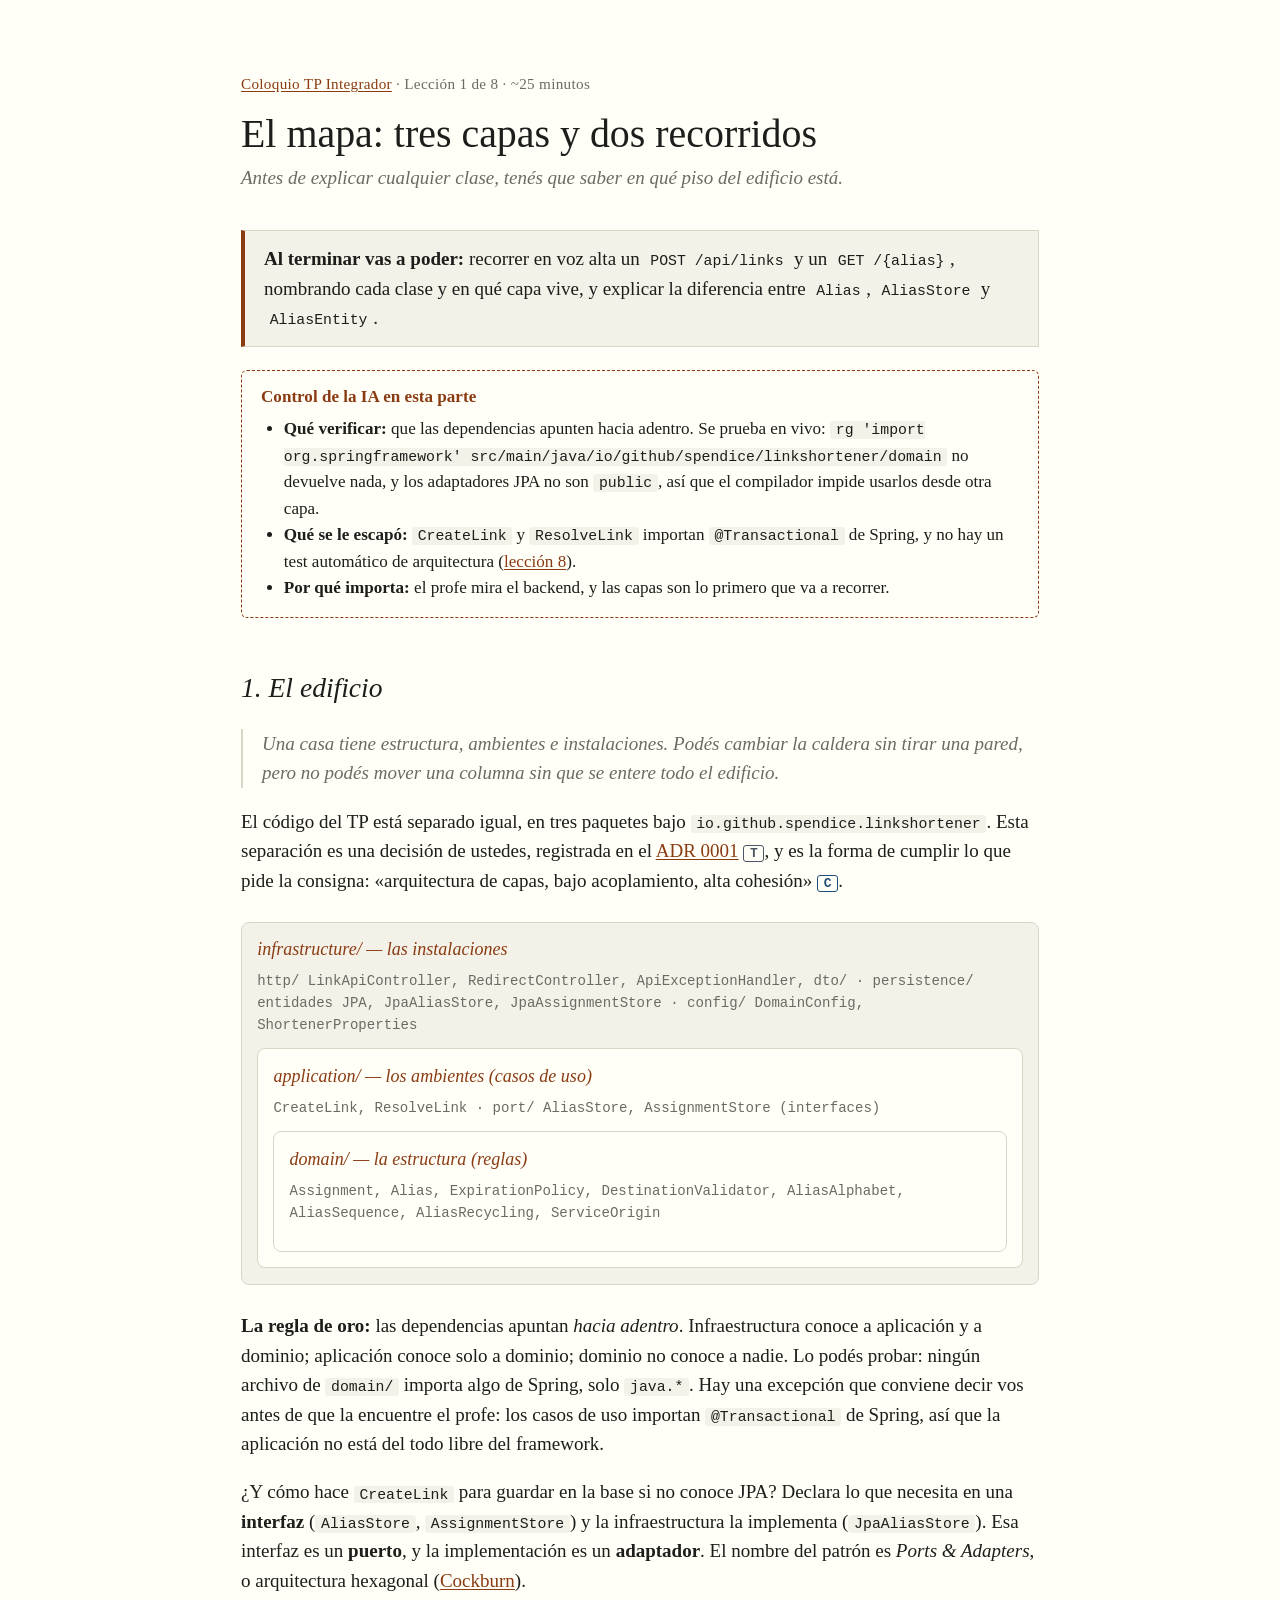
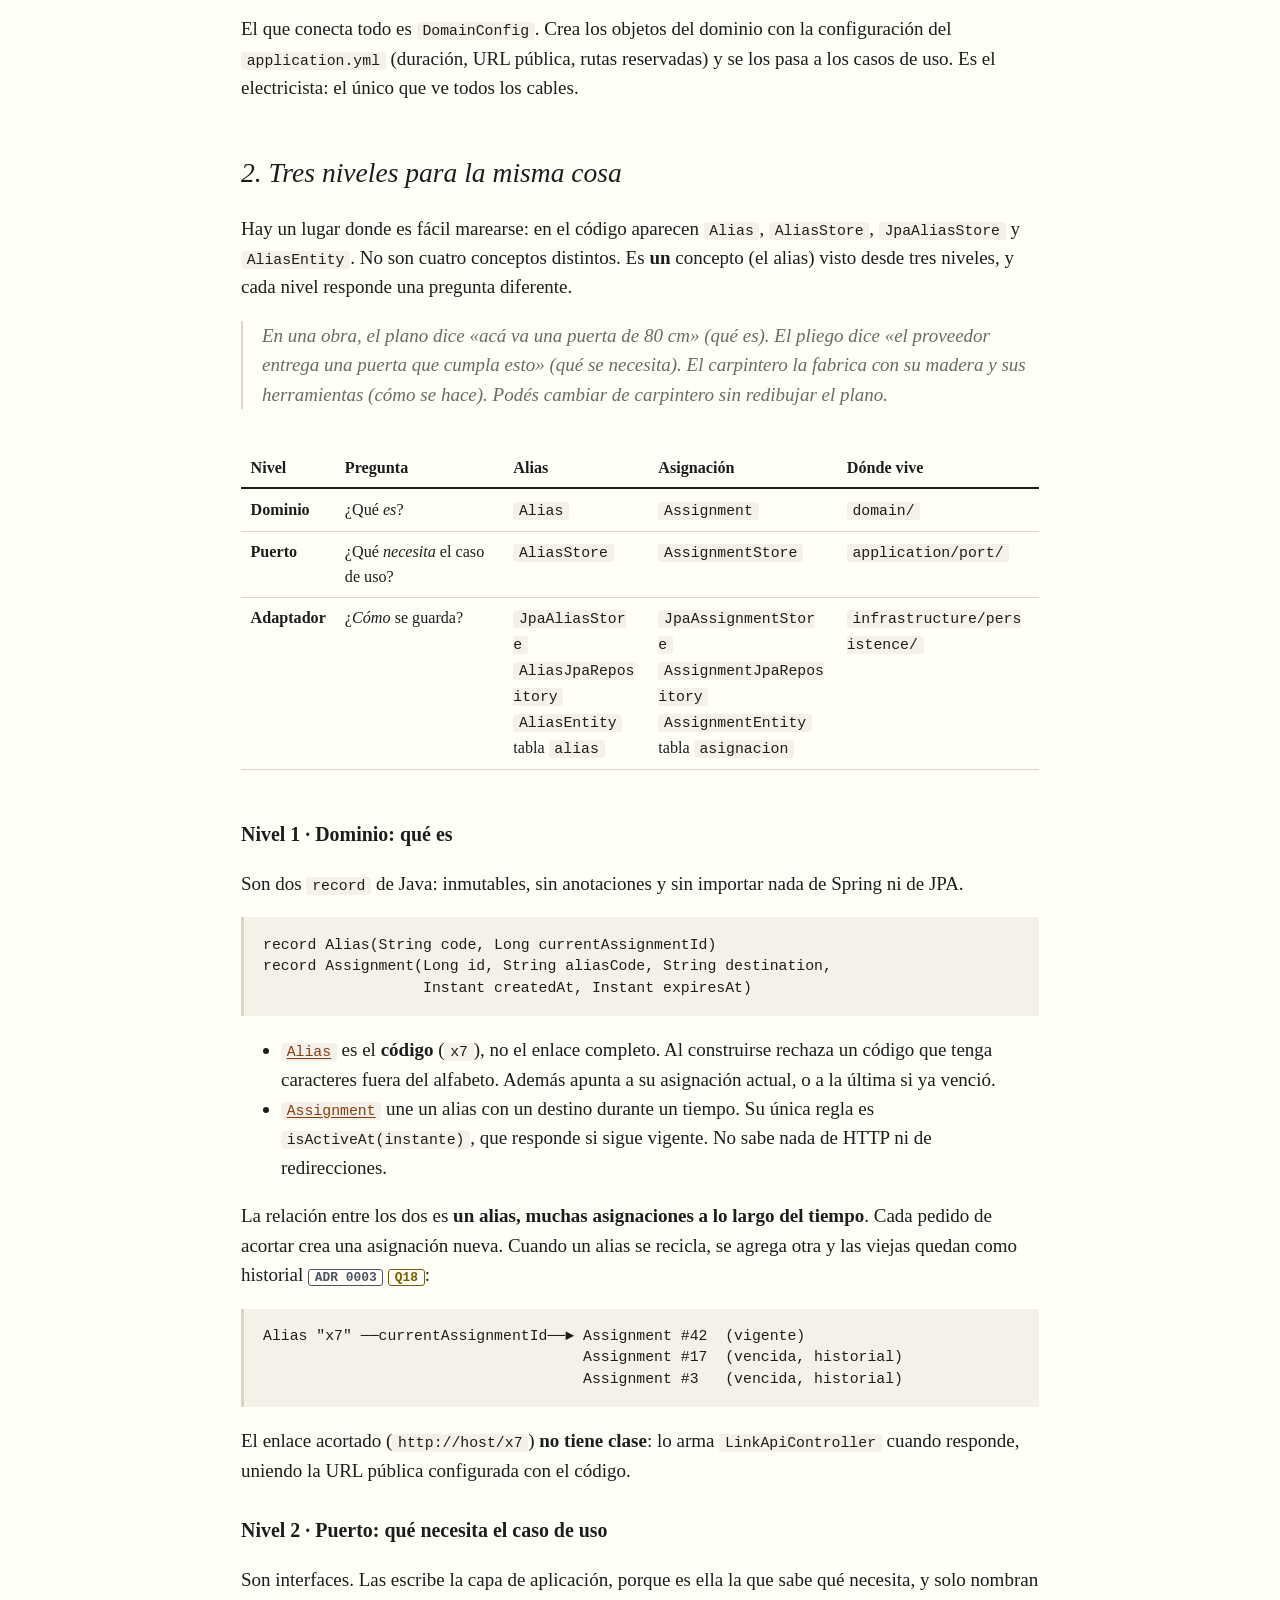
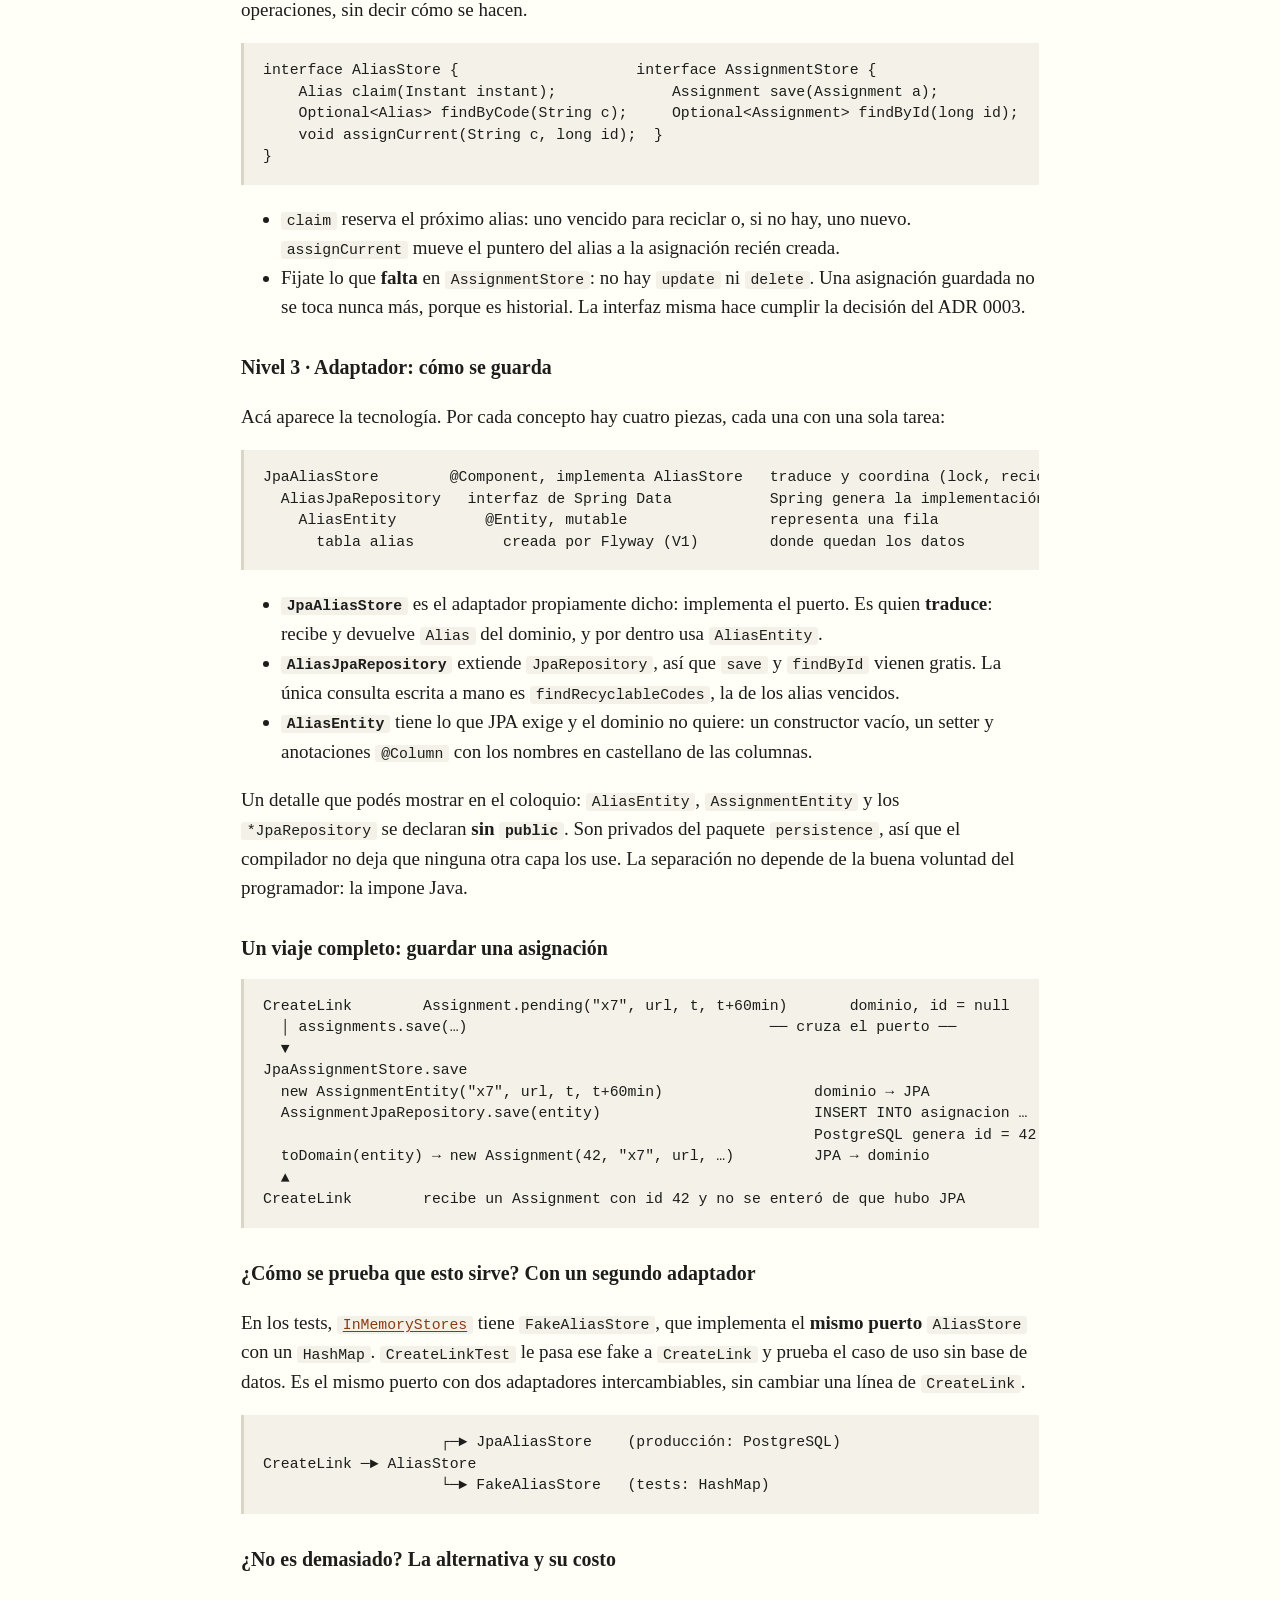
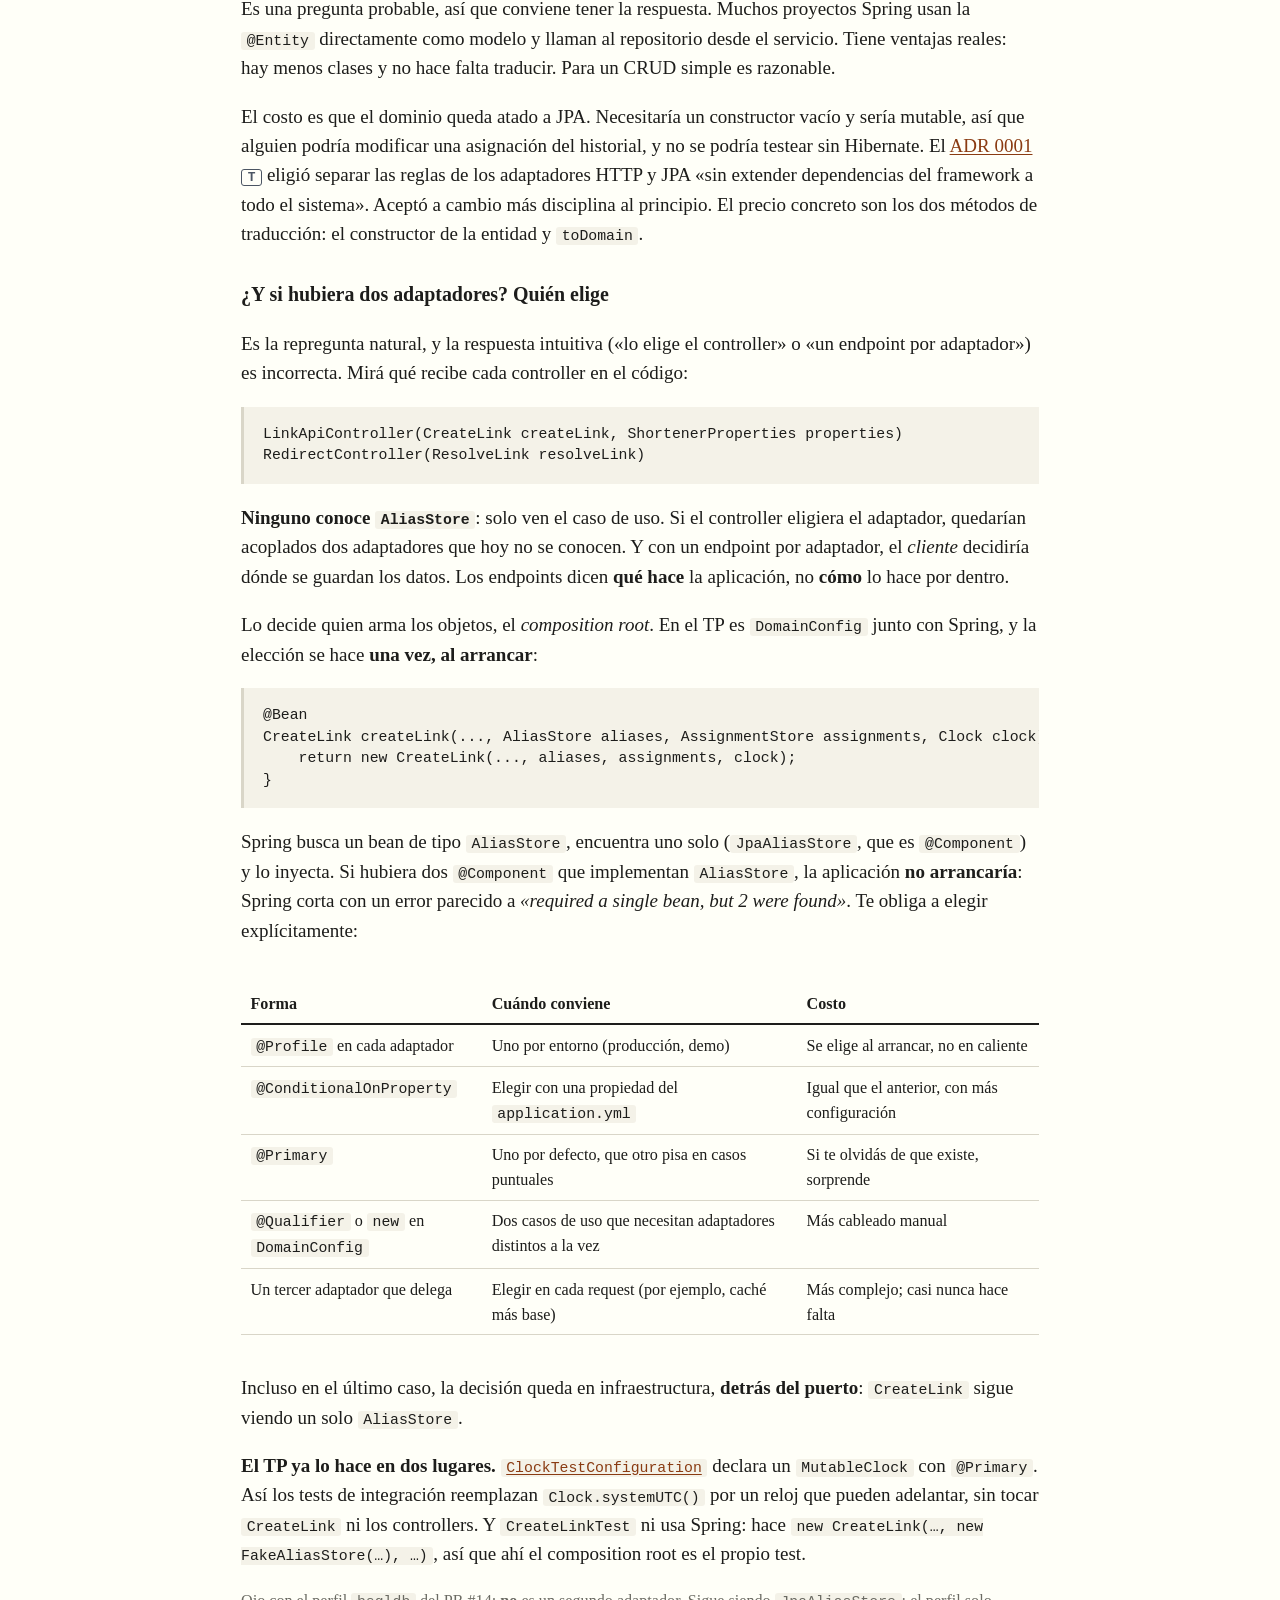
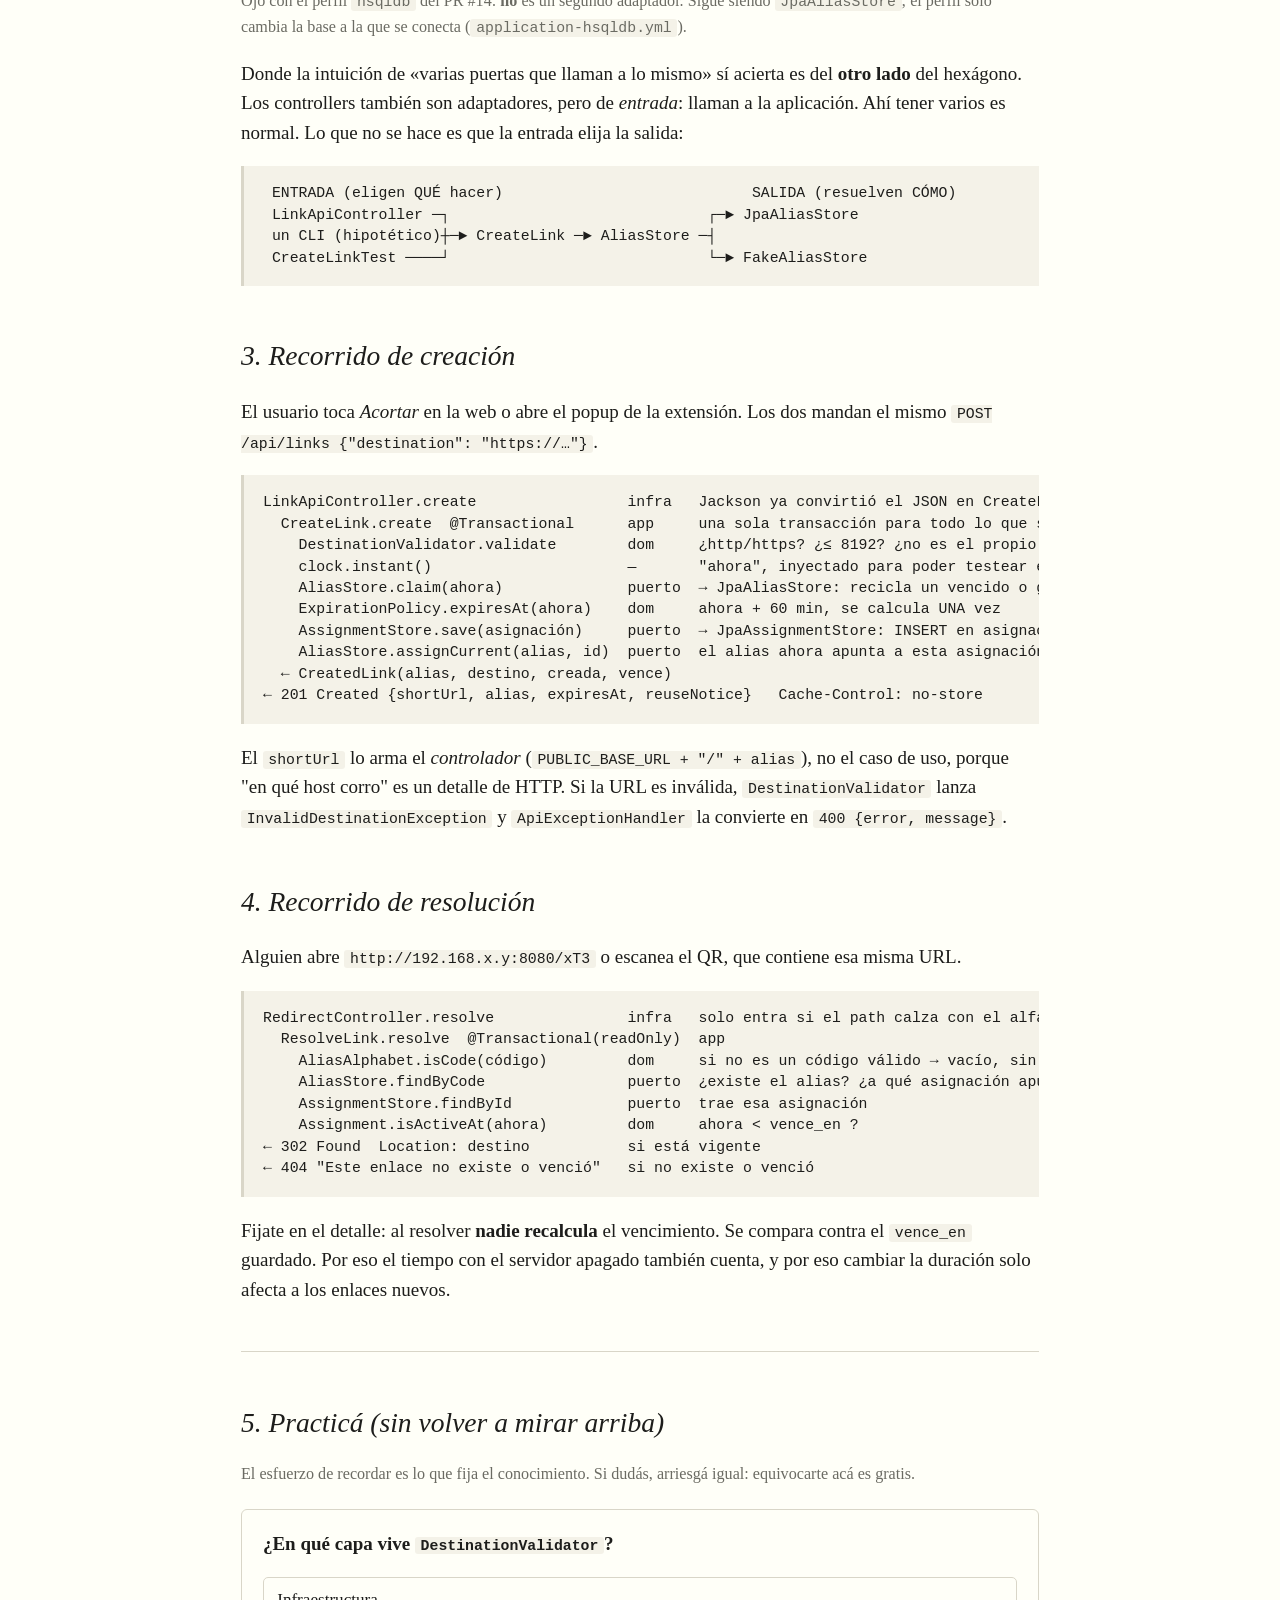
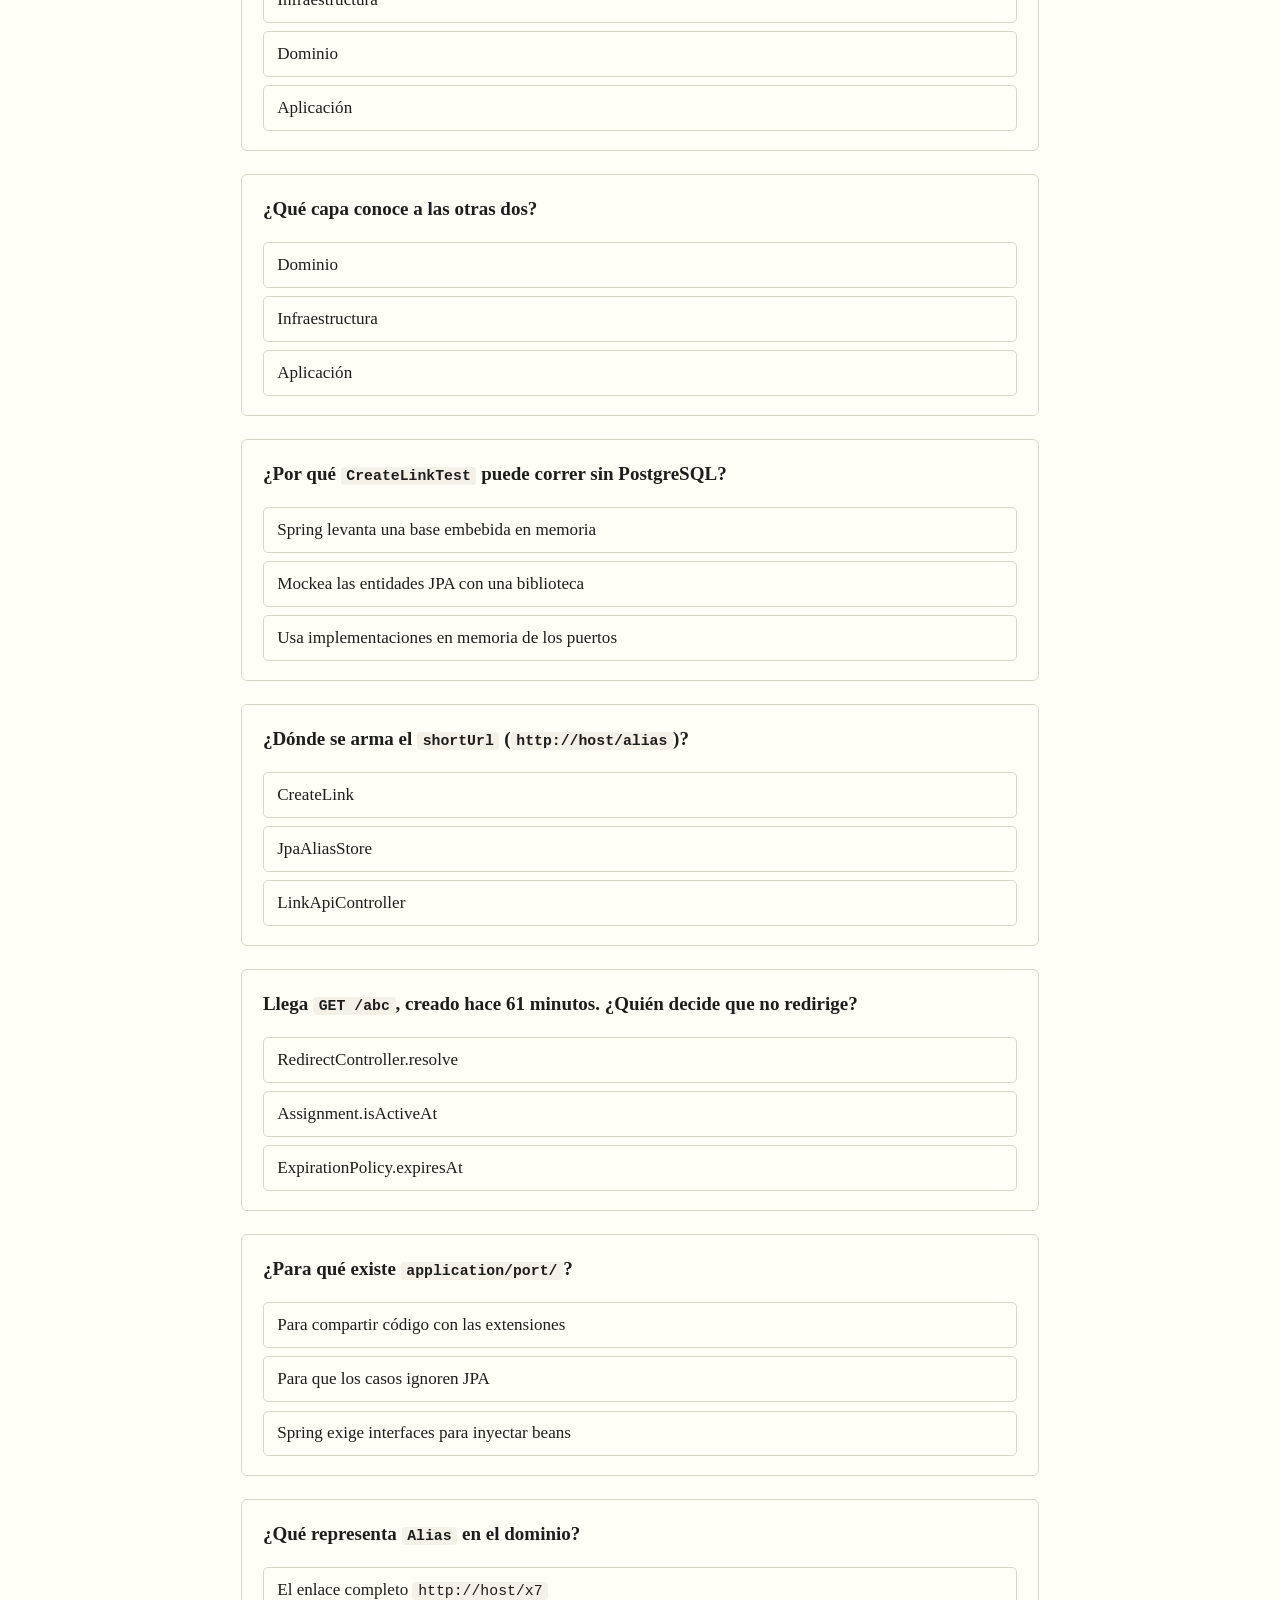
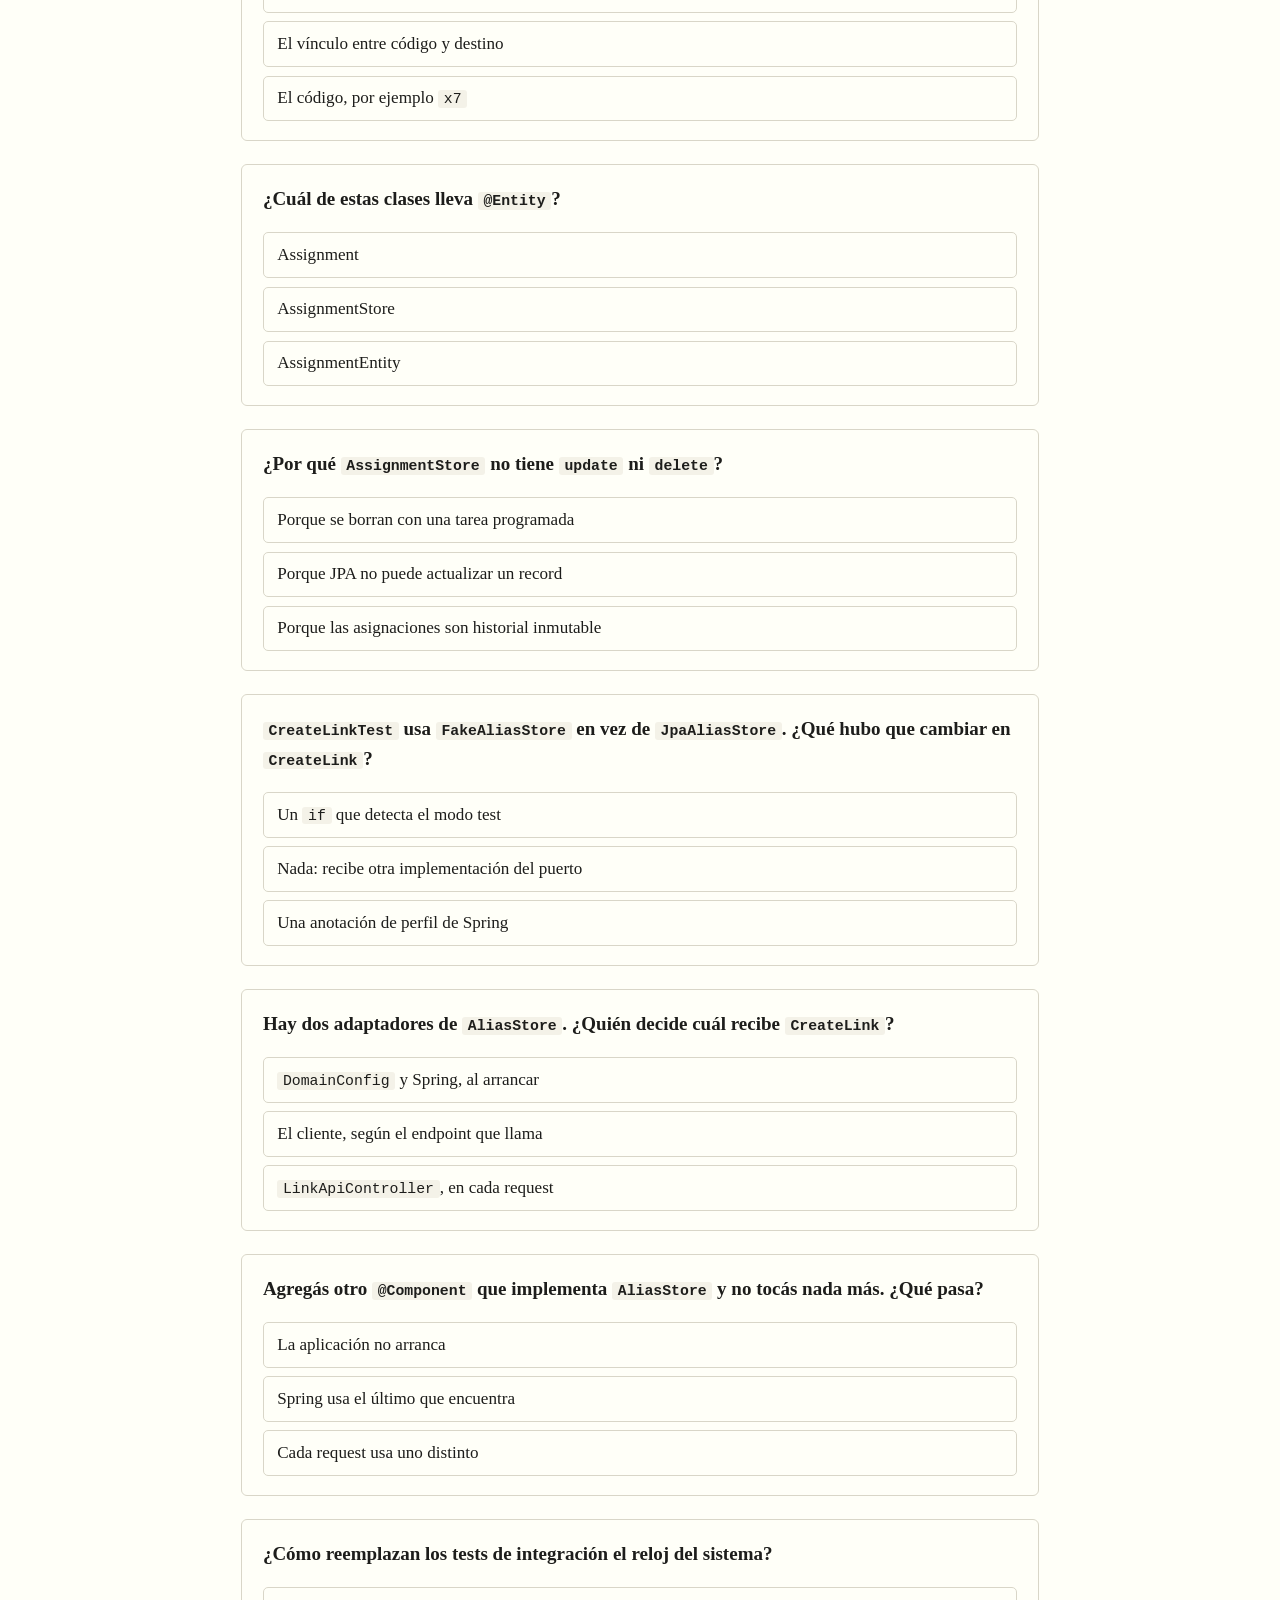
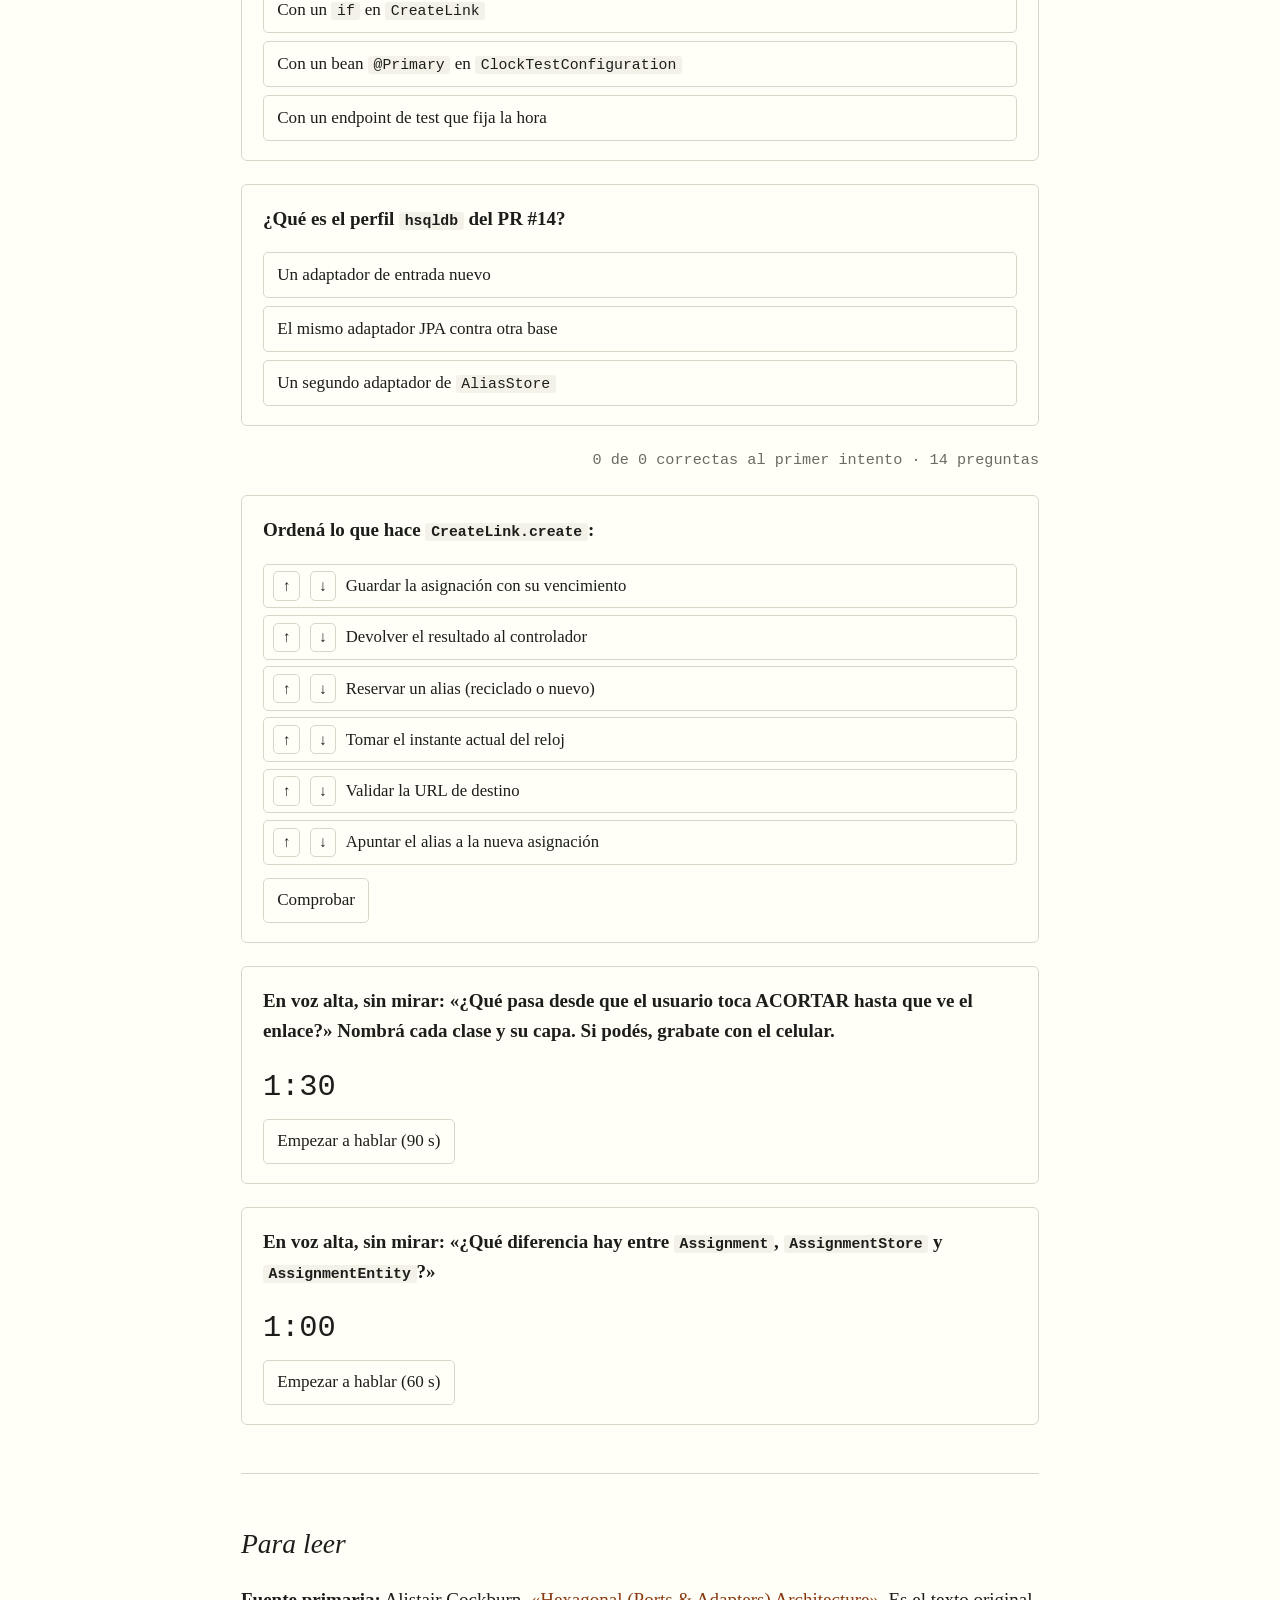
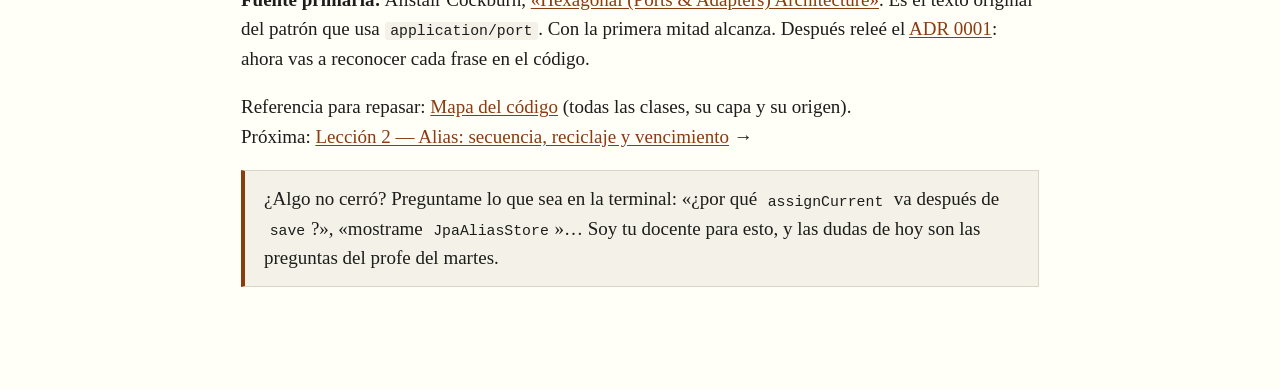
==== commit 2b8f105c: "docs: leccion 8 sobre el control de la IA y recuadros de control en cada leccion" ====
--- a/lessons/0001-el-mapa-capas-y-recorridos.html
+++ b/lessons/0001-el-mapa-capas-y-recorridos.html
@@ -9,7 +9,7 @@
 <body>
 <main>
 
-<p class="meta"><a href="../index.html">Coloquio TP Integrador</a> · Lección 1 de 7 · ~25 minutos</p>
+<p class="meta"><a href="../index.html">Coloquio TP Integrador</a> · Lección 1 de 8 · ~25 minutos</p>
 <h1>El mapa: tres capas y dos recorridos</h1>
 <p class="subtitulo">Antes de explicar cualquier clase, tenés que saber en qué piso del edificio está.</p>
 
@@ -17,6 +17,18 @@
   <strong>Al terminar vas a poder:</strong> recorrer en voz alta un <code>POST /api/links</code> y un
   <code>GET /{alias}</code>, nombrando cada clase y en qué capa vive, y explicar la diferencia entre
   <code>Alias</code>, <code>AliasStore</code> y <code>AliasEntity</code>.
+</div>
+
+<div class="control">
+  <strong>Control de la IA en esta parte</strong>
+  <ul>
+    <li><strong>Qué verificar:</strong> que las dependencias apunten hacia adentro. Se prueba en vivo:
+    <code>rg 'import org.springframework' src/main/java/io/github/spendice/linkshortener/domain</code> no devuelve
+    nada, y los adaptadores JPA no son <code>public</code>, así que el compilador impide usarlos desde otra capa.</li>
+    <li><strong>Qué se le escapó:</strong> <code>CreateLink</code> y <code>ResolveLink</code> importan
+    <code>@Transactional</code> de Spring, y no hay un test automático de arquitectura (<a href="0008-como-controlamos-a-la-ia.html">lección 8</a>).</li>
+    <li><strong>Por qué importa:</strong> el profe mira el backend, y las capas son lo primero que va a recorrer.</li>
+  </ul>
 </div>
 
 <h2>1. El edificio</h2>
@@ -47,7 +59,9 @@
 
 <p><strong>La regla de oro:</strong> las dependencias apuntan <em>hacia adentro</em>. Infraestructura
 conoce a aplicación y a dominio; aplicación conoce solo a dominio; dominio no conoce a nadie.
-Lo podés probar: ningún archivo de <code>domain/</code> importa algo de Spring, solo <code>java.*</code>.</p>
+Lo podés probar: ningún archivo de <code>domain/</code> importa algo de Spring, solo <code>java.*</code>.
+Hay una excepción que conviene decir vos antes de que la encuentre el profe: los casos de uso importan
+<code>@Transactional</code> de Spring, así que la aplicación no está del todo libre del framework.</p>
 
 <p>¿Y cómo hace <code>CreateLink</code> para guardar en la base si no conoce JPA? Declara lo que
 necesita en una <strong>interfaz</strong> (<code>AliasStore</code>, <code>AssignmentStore</code>) y
--- a/assets/curso.css
+++ b/assets/curso.css
@@ -73,6 +73,16 @@
   padding: .7rem 1rem;
   background: var(--panel);
 }
+/* Recuadro «Control de la IA»: qué verificar en cada parte y con qué evidencia. */
+.control {
+  border: 1px dashed var(--accent);
+  border-radius: 6px;
+  padding: .7rem 1rem .5rem;
+  margin: 1.2rem 0;
+  font-size: .9rem;
+}
+.control > strong:first-child { color: var(--accent); display: block; margin-bottom: .3rem; }
+.control ul { margin: .3rem 0; padding-left: 1.2rem; }
 .analogia { font-style: italic; color: var(--muted); border-left: 2px solid var(--rule); padding-left: 1rem; }
 .nota { font-size: .85rem; color: var(--muted); }
 
